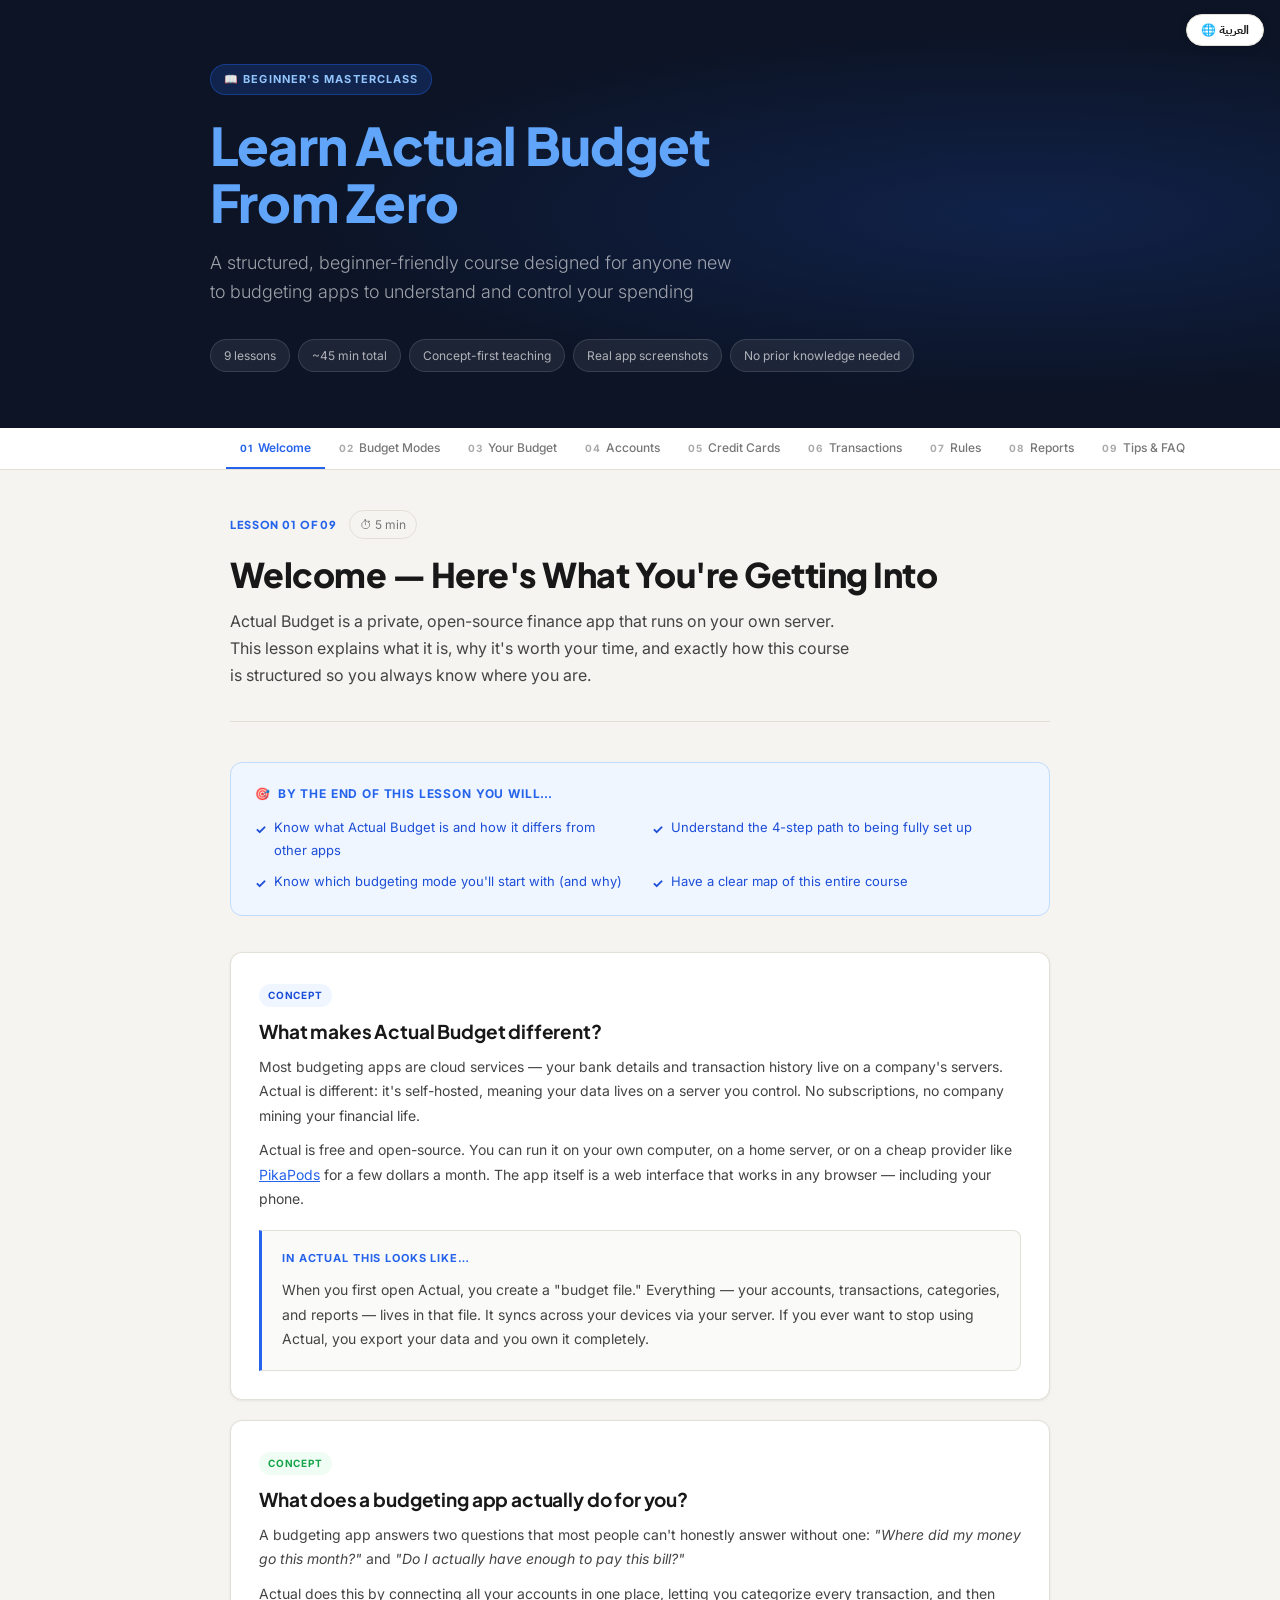
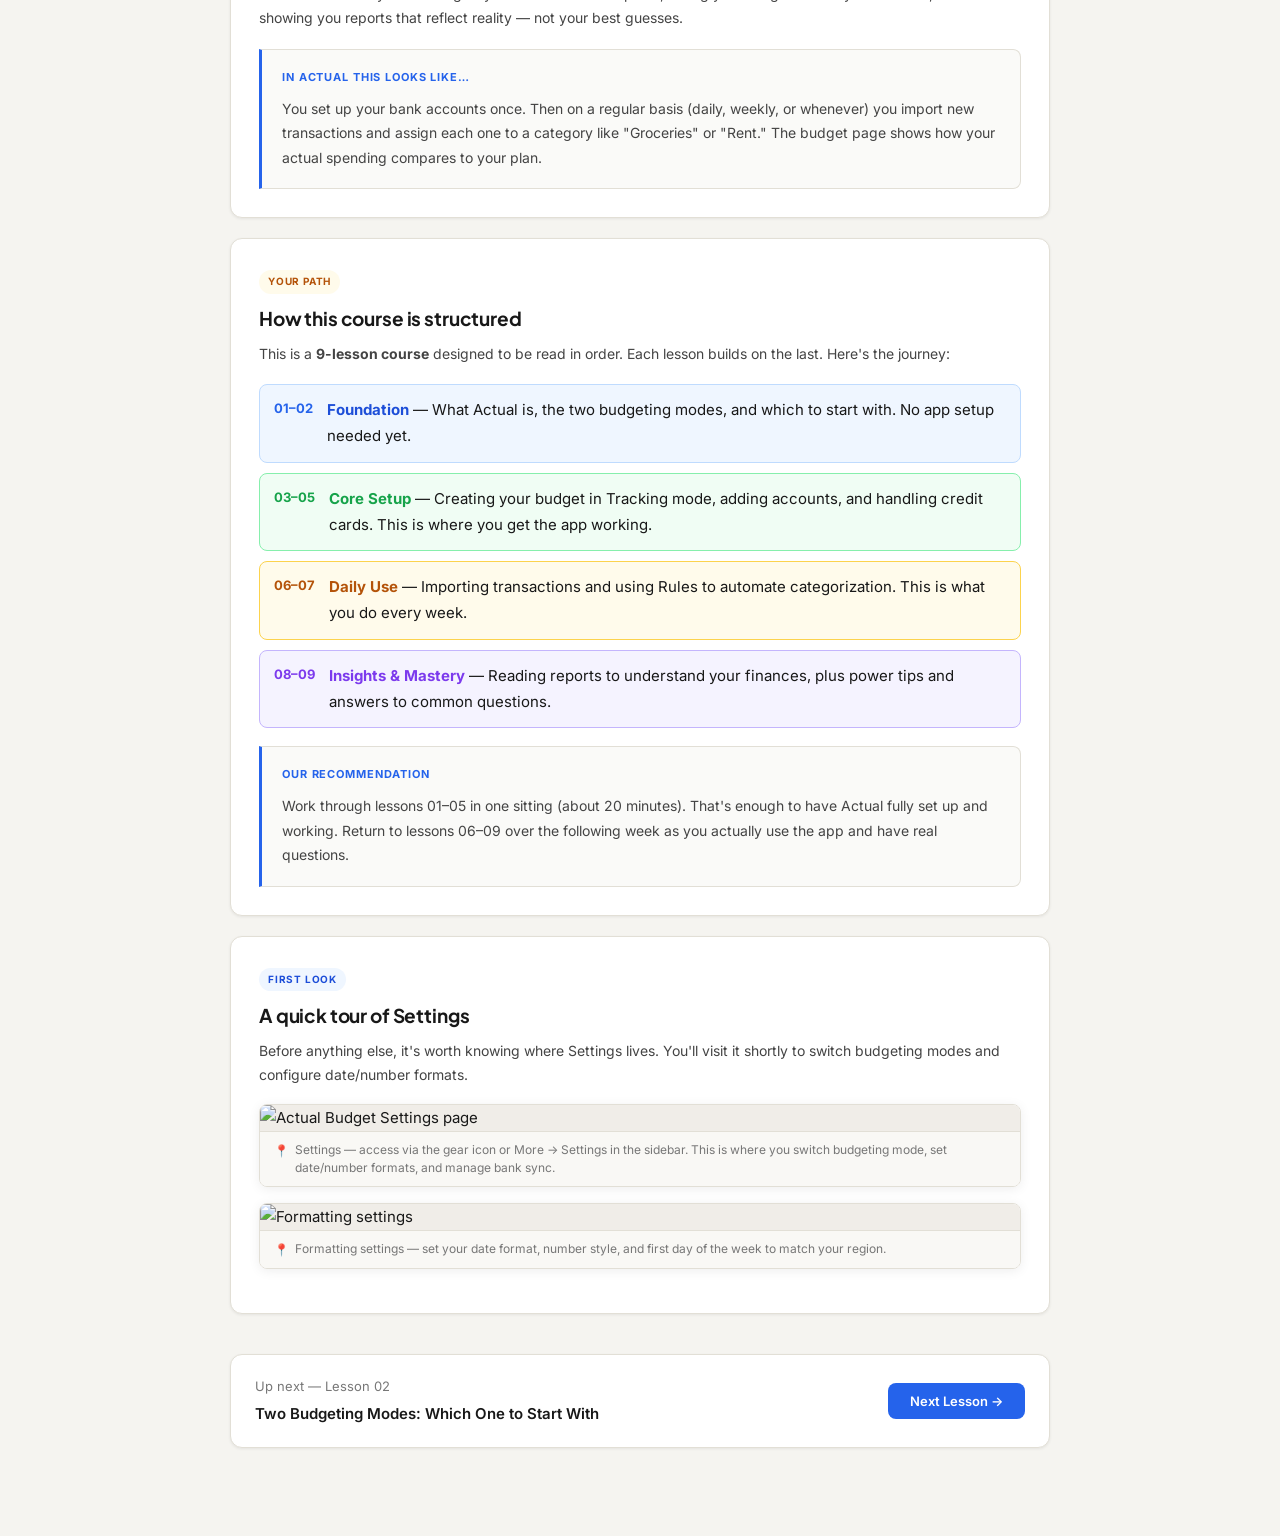
==== index.html @ 92ba8095 "Updated (AR)" ====
<!DOCTYPE html>
<html lang="en" id="root">
<head>
<meta charset="UTF-8">
<meta name="viewport" content="width=device-width, initial-scale=1.0">
<title>Actual Budget — Beginner's Masterclass</title>
<link href="https://fonts.googleapis.com/css2?family=Inter:ital,wght@0,300;0,400;0,500;0,600;0,700;1,400&family=Plus+Jakarta+Sans:wght@600;700;800&family=IBM+Plex+Sans+Arabic:wght@300;400;500;600;700&display=swap" rel="stylesheet">
<style>
:root{
  --bg:#f5f4f0;--surface:#fff;--border:#e2dfd6;--ink:#181818;
  --ink2:#444;--ink3:#777;--ink4:#aaa;
  --blue:#2563eb;--blue-bg:#eff6ff;--blue-border:#bfdbfe;--blue-dark:#1d4ed8;
  --green:#16a34a;--green-bg:#f0fdf4;--green-border:#86efac;
  --amber:#b45309;--amber-bg:#fffbeb;--amber-border:#fcd34d;
  --red:#dc2626;--red-bg:#fef2f2;--red-border:#fca5a5;
  --purple:#7c3aed;--purple-bg:#f5f3ff;--purple-border:#c4b5fd;
  --radius:12px;--radius-sm:8px;
  --shadow:0 1px 3px rgba(0,0,0,.05),0 8px 24px rgba(0,0,0,.06);
  --shadow-sm:0 1px 3px rgba(0,0,0,.07);
}
*{box-sizing:border-box;margin:0;padding:0}
body{font-family:'Inter',sans-serif;background:var(--bg);color:var(--ink);font-size:15px;line-height:1.75}
img{max-width:100%;display:block}
a{color:var(--blue)}

/* ── HERO ── */
.hero{background:#0c1426;color:#fff;padding:64px 24px 56px;position:relative;overflow:hidden}
.hero::after{content:'';position:absolute;inset:0;background:radial-gradient(ellipse 80% 60% at 80% 50%,rgba(37,99,235,.18) 0%,transparent 70%);pointer-events:none}
.hi{max-width:860px;margin:0 auto;position:relative;z-index:1}
.hero-kicker{display:inline-flex;align-items:center;gap:6px;background:rgba(37,99,235,.2);border:1px solid rgba(37,99,235,.4);color:#93c5fd;font-size:11px;font-weight:700;letter-spacing:.1em;text-transform:uppercase;padding:5px 13px;border-radius:20px;margin-bottom:22px}
.hero h1{font-family:'Plus Jakarta Sans',sans-serif;font-size:clamp(30px,5.5vw,52px);font-weight:800;line-height:1.1;letter-spacing:-.015em;margin-bottom:16px}
.hero h1 span{color:#60a5fa}
.hero-lead{font-size:18px;color:rgba(255,255,255,.6);max-width:540px;font-weight:300;line-height:1.65;margin-bottom:32px}
.hero-pills{display:flex;flex-wrap:wrap;gap:8px}
.hero-pill{background:rgba(255,255,255,.07);border:1px solid rgba(255,255,255,.12);color:rgba(255,255,255,.65);font-size:12px;padding:5px 13px;border-radius:20px}

/* ── PROGRESS NAV ── */
.pnav{background:#fff;border-bottom:1px solid var(--border);position:sticky;top:0;z-index:200;overflow-x:auto;scrollbar-width:none}
.pnav::-webkit-scrollbar{display:none}
.pnav-inner{display:flex;max-width:860px;margin:0 auto;padding:0 16px}
.pnav-btn{background:none;border:none;cursor:pointer;font-family:'Inter',sans-serif;font-size:12px;font-weight:500;color:var(--ink3);padding:12px 14px;white-space:nowrap;border-bottom:2px solid transparent;transition:color .15s,border-color .15s;display:flex;align-items:center;gap:6px}
.pnav-btn:hover{color:var(--ink)}
.pnav-btn.active{color:var(--blue);border-bottom-color:var(--blue);font-weight:600}
.pnav-step{font-size:10px;font-weight:700;color:var(--ink4);letter-spacing:.05em}
.pnav-btn.active .pnav-step{color:var(--blue)}
.pnav-btn.done .pnav-step{color:var(--green)}
.pnav-btn.done{color:var(--green)}

/* ── MAIN LAYOUT ── */
.page{display:none;max-width:860px;margin:0 auto;padding:40px 20px 88px}
.page.visible{display:block}

/* ── PAGE OPENER ── */
.opener{margin-bottom:40px;border-bottom:1px solid var(--border);padding-bottom:32px}
.opener-meta{display:flex;align-items:center;gap:12px;margin-bottom:16px}
.opener-num{font-family:'Plus Jakarta Sans',sans-serif;font-size:11px;font-weight:800;letter-spacing:.08em;text-transform:uppercase;color:var(--blue)}
.opener-time{font-size:12px;color:var(--ink3);background:var(--bg);border:1px solid var(--border);padding:3px 10px;border-radius:20px}
.opener h1{font-family:'Plus Jakarta Sans',sans-serif;font-size:clamp(24px,4vw,34px);font-weight:800;letter-spacing:-.015em;line-height:1.2;margin-bottom:12px}
.opener-desc{font-size:16px;color:var(--ink2);max-width:620px;line-height:1.7}

/* ── LEARN BOX ── */
.learn-box{background:var(--blue-bg);border:1px solid var(--blue-border);border-radius:var(--radius);padding:20px 24px;margin-bottom:36px}
.learn-box-title{font-size:12px;font-weight:700;letter-spacing:.07em;text-transform:uppercase;color:var(--blue);margin-bottom:12px;display:flex;align-items:center;gap:7px}
.learn-items{display:grid;grid-template-columns:1fr 1fr;gap:8px 24px}
@media(max-width:520px){.learn-items{grid-template-columns:1fr}}
.learn-item{display:flex;align-items:flex-start;gap:8px;font-size:13px;color:var(--blue-dark)}
.learn-item::before{content:'✓';font-weight:700;flex-shrink:0;margin-top:2px}

/* ── CONCEPT BLOCK ── */
.concept{background:var(--surface);border:1px solid var(--border);border-radius:var(--radius);padding:28px;box-shadow:var(--shadow-sm);margin-bottom:20px}
.concept-tag{display:inline-block;font-size:10px;font-weight:700;letter-spacing:.08em;text-transform:uppercase;padding:3px 9px;border-radius:20px;margin-bottom:12px}
.concept-tag.blue{background:var(--blue-bg);color:var(--blue-dark)}
.concept-tag.green{background:var(--green-bg);color:var(--green)}
.concept-tag.amber{background:var(--amber-bg);color:var(--amber)}
.concept-tag.purple{background:var(--purple-bg);color:var(--purple)}
.concept h2{font-family:'Plus Jakarta Sans',sans-serif;font-size:19px;font-weight:700;letter-spacing:-.008em;margin-bottom:10px;line-height:1.35}
.concept p{font-size:14px;color:var(--ink2);line-height:1.75}
.concept p+p{margin-top:10px}

/* ── HOW SECTION ── */
.how{background:#fafaf8;border:1px solid var(--border);border-left:3px solid var(--blue);border-radius:0 var(--radius-sm) var(--radius-sm) 0;padding:18px 20px;margin-top:18px}
.how-title{font-size:11px;font-weight:700;letter-spacing:.08em;text-transform:uppercase;color:var(--blue);margin-bottom:10px}
.how p{font-size:14px;color:var(--ink2)}

/* ── SCREENSHOT ── */
.ss{border-radius:var(--radius-sm);overflow:hidden;border:1px solid var(--border);box-shadow:0 2px 12px rgba(0,0,0,.07);margin:16px 0}
.ss img{width:100%;height:auto;background:#f0ede8}
.ss-cap{background:#F9F8F5;border-top:1px solid var(--border);padding:9px 14px;font-size:12px;color:var(--ink3);display:flex;align-items:flex-start;gap:6px;line-height:1.5}
.ss-cap-icon{flex-shrink:0;margin-top:1px}

/* ── STEPS ── */
.steps{margin-top:4px}
.step{display:flex;gap:14px;padding:14px 0;border-bottom:1px solid var(--border)}
.step:first-child{padding-top:0}
.step:last-child{border-bottom:none;padding-bottom:0}
.sn{min-width:26px;height:26px;border-radius:50%;background:var(--blue);color:#fff;display:flex;align-items:center;justify-content:center;font-size:11px;font-weight:700;flex-shrink:0;margin-top:3px}
.sn.g{background:var(--green)}
.step-t{font-weight:600;font-size:14px;color:var(--ink);margin-bottom:3px}
.step-b{font-size:14px;color:var(--ink2);line-height:1.65}
.step-b p+p{margin-top:6px}

/* ── CALLOUTS ── */
.call{border-radius:var(--radius-sm);padding:14px 17px;display:flex;gap:11px;align-items:flex-start;font-size:14px;margin:16px 0;line-height:1.65}
.call-ic{font-size:17px;flex-shrink:0;line-height:1.5}
.ci{background:var(--blue-bg);border:1px solid var(--blue-border);color:#1e3a8a}
.cs{background:var(--green-bg);border:1px solid var(--green-border);color:#14532d}
.cw{background:var(--amber-bg);border:1px solid var(--amber-border);color:#78350f}
.cd{background:var(--red-bg);border:1px solid var(--red-border);color:#7f1d1d}
.call strong{display:block;margin-bottom:3px;color:inherit}

/* ── COMPARISON ── */
.vs{display:grid;grid-template-columns:1fr 1fr;border-radius:var(--radius);overflow:hidden;border:1px solid var(--border);margin-bottom:20px}
.vs-col{padding:22px}
.vs-col:first-child{background:#fffbeb;border-right:1px solid var(--border)}
.vs-col:last-child{background:#f0fdf4}
.vs-title{font-weight:700;font-size:15px;margin-bottom:14px}
.vs-item{font-size:13px;color:var(--ink2);padding:6px 0;border-bottom:1px solid rgba(0,0,0,.05);line-height:1.55}
.vs-item:last-child{border-bottom:none}
@media(max-width:520px){.vs{grid-template-columns:1fr}.vs-col:first-child{border-right:none;border-bottom:1px solid var(--border)}}

/* ── GRIDS ── */
.g2{display:grid;grid-template-columns:1fr 1fr;gap:18px;margin-top:18px}
.g3{display:grid;grid-template-columns:1fr 1fr 1fr;gap:14px;margin-top:18px}
@media(max-width:640px){.g2,.g3{grid-template-columns:1fr}}
.mini-card{background:var(--surface);border:1px solid var(--border);border-radius:var(--radius-sm);padding:18px;box-shadow:var(--shadow-sm)}
.mini-card-title{font-size:14px;font-weight:600;margin-bottom:6px;display:flex;align-items:center;gap:8px}

/* ── STAT BOXES ── */
.stat-row{display:grid;grid-template-columns:repeat(3,1fr);gap:12px;margin:18px 0}
.stat{border-radius:var(--radius-sm);padding:16px;text-align:center}
.stat-label{font-size:10px;font-weight:700;letter-spacing:.07em;text-transform:uppercase;margin-bottom:6px}
.stat-val{font-size:22px;font-weight:700;margin-bottom:4px}
.stat-desc{font-size:11px;line-height:1.5}
@media(max-width:480px){.stat-row{grid-template-columns:1fr}}

/* ── MOCK BUDGET TABLE ── */
.bt{background:#fff;border:1px solid var(--border);border-radius:var(--radius-sm);overflow:hidden;font-size:13px;margin:16px 0}
.bt-bar{background:#1a2035;padding:9px 14px;display:flex;align-items:center;gap:6px}
.bt-dot{width:10px;height:10px;border-radius:50%}
.bt-lbl{color:rgba(255,255,255,.4);font-size:11px;margin-left:6px}
.bt-row{display:grid;padding:8px 14px;align-items:center;border-bottom:1px solid #f4f3ef}
.bt-row:last-child{border-bottom:none}
.bt-h{grid-template-columns:1fr 80px 80px 80px;font-size:10px;font-weight:700;text-transform:uppercase;letter-spacing:.06em;color:var(--ink3)}
.bt-g{grid-template-columns:1fr;background:#f7f6f2;font-weight:700;font-size:12px;color:var(--ink2);padding:6px 14px}
.bt-c{grid-template-columns:1fr 80px 80px 80px}
.bt-c:hover{background:#fafaf8}
.bn{text-align:right;font-variant-numeric:tabular-nums}
.bn.p{color:var(--green)}
.bn.n{color:var(--red);font-weight:600}
.bn.w{color:var(--amber)}

/* ── FLOW ── */
.flow{display:flex;align-items:center;gap:10px;flex-wrap:wrap;margin:14px 0}
.fn{background:var(--surface);border:1px solid var(--border);border-radius:var(--radius-sm);padding:9px 14px;font-size:13px;font-weight:500;line-height:1.4}
.fa{color:var(--ink3);font-size:22px}

/* ── RULE BOX ── */
.rb{background:#fafaf8;border:1px solid var(--border);border-radius:var(--radius-sm);padding:16px}
.rb-lbl{font-size:10px;font-weight:700;letter-spacing:.1em;text-transform:uppercase;color:var(--ink3);margin-bottom:8px}
.rb-row{display:flex;align-items:center;gap:8px;margin-bottom:6px;flex-wrap:wrap}
.rc{background:#fff;border:1px solid var(--border);border-radius:5px;padding:4px 10px;font-size:12px}
.rc.c{background:var(--blue-bg);border-color:var(--blue-border);color:var(--blue-dark)}
.rc.a{background:var(--green-bg);border-color:var(--green-border);color:var(--green)}
.rb-hr{width:100%;border:none;border-top:1px dashed var(--border);margin:10px 0}

/* ── TABLE ── */
.dt{width:100%;border-collapse:collapse;font-size:13px}
.dt th{background:#f7f6f2;font-size:11px;font-weight:700;text-transform:uppercase;letter-spacing:.05em;color:var(--ink3);padding:9px 12px;text-align:left}
.dt td{padding:10px 12px;border-top:1px solid var(--border)}
.dt tr:hover td{background:#fafaf8}
code.kp{background:var(--blue-bg);color:var(--blue);padding:2px 7px;border-radius:4px;font-size:12px;font-family:monospace}

/* ── NEXT PAGE FOOTER ── */
.next-bar{background:var(--surface);border:1px solid var(--border);border-radius:var(--radius);padding:20px 24px;margin-top:40px;display:flex;align-items:center;justify-content:space-between;gap:16px;box-shadow:var(--shadow-sm)}
.next-bar-info p{font-size:13px;color:var(--ink3);margin-bottom:3px}
.next-bar-info strong{font-size:15px;color:var(--ink);font-weight:600}
.next-btn{background:var(--blue);color:#fff;border:none;border-radius:var(--radius-sm);padding:10px 22px;font-size:13px;font-weight:600;cursor:pointer;white-space:nowrap;font-family:'Inter',sans-serif;transition:background .15s}
.next-btn:hover{background:var(--blue-dark)}

/* ── BADGES ── */
.badge{display:inline-flex;align-items:center;font-size:11px;font-weight:600;padding:3px 8px;border-radius:20px}
.bb{background:var(--blue-bg);color:var(--blue-dark)}
.bg_{background:var(--green-bg);color:var(--green)}
.ba{background:var(--amber-bg);color:var(--amber)}
.br{background:var(--red-bg);color:var(--red)}
.bp{background:var(--purple-bg);color:var(--purple)}

/* ── LISTS ── */
ul.plain{list-style:none}
ul.plain li{padding:5px 0 5px 20px;font-size:14px;color:var(--ink2);position:relative;border-bottom:1px solid var(--border)}
ul.plain li:last-child{border-bottom:none}
ul.plain li::before{content:'→';position:absolute;left:0;color:var(--blue)}

/* ── MISC ── */
kbd{background:#e5e7eb;border:1px solid #d1d5db;border-radius:4px;padding:2px 7px;font-size:12px}
.tip{background:#eff6ff;border:1px solid #bfdbfe;border-radius:var(--radius-sm);padding:14px 17px;font-size:14px;color:#0c4a6e;margin:16px 0;display:flex;gap:10px;line-height:1.65}
.tip-ic{font-size:17px;flex-shrink:0}
hr.div{border:none;border-top:1px solid var(--border);margin:28px 0}

/* ── MODE SELECT CARDS (lesson 2) ── */
.mode-select-card:hover { box-shadow: 0 4px 20px rgba(0,0,0,.1); }
#mode-card-envelope { border-color: var(--green); box-shadow: 0 0 0 3px rgba(22,163,74,.12); }
#mode-card-tracking  { border-color: var(--border); box-shadow: none; }
#mode-card-tracking.selected  { border-color: var(--amber); box-shadow: 0 0 0 3px rgba(180,83,9,.1); }
#mode-card-envelope.selected  { border-color: var(--green); box-shadow: 0 0 0 3px rgba(22,163,74,.12); }
@media(max-width:520px) { #p1 .mode-select-card { width:100%; } }
@media(max-width:560px) { #mode-cards-grid { grid-template-columns: 1fr !important; } }

/* ── LESSON 3 MODE TOGGLE BAR ── */
#l3-mode-toggle { user-select: none; }
#btn-envelope, #btn-tracking { white-space: nowrap; }
body.ar #l3-mode-toggle { flex-direction: row-reverse; }
body.ar #btn-envelope, body.ar #btn-tracking { font-family: 'IBM Plex Sans Arabic', sans-serif; }

/* ── LANGUAGE TOGGLE BUTTON ── */
#lang-toggle {
  position: fixed;
  top: 14px;
  right: 16px;
  z-index: 999;
  background: #fff;
  border: 1.5px solid var(--border);
  border-radius: 20px;
  padding: 6px 14px;
  font-size: 12px;
  font-weight: 700;
  cursor: pointer;
  display: flex;
  align-items: center;
  gap: 6px;
  box-shadow: 0 2px 8px rgba(0,0,0,.1);
  transition: background .15s, border-color .15s;
  font-family: 'IBM Plex Sans Arabic', 'Inter', sans-serif;
  color: var(--ink);
  letter-spacing: .01em;
}
#lang-toggle:hover { background: var(--blue-bg); border-color: var(--blue-border); }

/* ── ARABIC MODE ── */
body.ar {
  font-family: 'IBM Plex Sans Arabic', sans-serif;
  direction: rtl;
  text-align: right;
}
body.ar .pnav-inner { flex-direction: row-reverse; }
body.ar .pnav-btn { flex-direction: row-reverse; }
body.ar .opener-meta { flex-direction: row-reverse; }
body.ar .learn-box-title { flex-direction: row-reverse; justify-content: flex-end; }
body.ar .learn-item { flex-direction: row-reverse; }
body.ar .step { flex-direction: row-reverse; }
body.ar .call { flex-direction: row-reverse; }
body.ar .tip { flex-direction: row-reverse; }
body.ar .mini-card-title { flex-direction: row-reverse; justify-content: flex-end; }
body.ar .hero-pills { flex-direction: row-reverse; }
body.ar .next-bar { flex-direction: row-reverse; }
body.ar .flow { flex-direction: row-reverse; }
body.ar .fa { transform: scaleX(-1); display: inline-block; }
body.ar .rb-row { flex-direction: row-reverse; }
body.ar .ss-cap { flex-direction: row-reverse; }
body.ar .how { border-left: none; border-right: 3px solid var(--blue); border-radius: var(--radius-sm) 0 0 var(--radius-sm); }
body.ar ul.plain li { padding: 5px 20px 5px 0; }
body.ar ul.plain li::before { content: '←'; right: 0; left: auto; }
body.ar .dt th { text-align: right; }
body.ar .dt td { text-align: right; }
body.ar h1, body.ar h2, body.ar h3 { font-family: 'IBM Plex Sans Arabic', sans-serif; }
body.ar .opener h1 { font-family: 'IBM Plex Sans Arabic', sans-serif; }
body.ar .next-btn { font-family: 'IBM Plex Sans Arabic', sans-serif; }
/* keep LTR islands */
body.ar .keep-ltr { direction: ltr; unicode-bidi: embed; display: inline-block; }
body.ar code.kp { direction: ltr; unicode-bidi: embed; display: inline-block; }
body.ar kbd { direction: ltr; unicode-bidi: embed; display: inline-block; }
/* stat-row stays centred */
body.ar .stat { text-align: center; }
/* vs comparison grid — swap column order visually */
body.ar .vs { direction: rtl; }
body.ar .vs-col:first-child { border-left: 1px solid var(--border); border-right: none; }
body.ar .vs-col:last-child { border-left: none; }
/* budget table RTL */
body.ar .bt-h { direction: rtl; }
body.ar .bt-c { direction: rtl; }
body.ar .bn { text-align: left; }
</style>
</head>
<body>

<button id="lang-toggle" onclick="toggleLang()"><span id="lang-label">🌐 العربية</span></button>
<!-- ═══ HERO ═══ -->
<div class="hero">
  <div class="hi">
    <div class="hero-kicker"><span data-ar="📖 دورة المبتدئين الشاملة">📖 Beginner's Masterclass</span></div>
    <h1><span data-ar="تعلّم">Learn</span> <span>Actual Budget</span><br><span data-ar="من الصفر">From Zero</span></h1>
    <p class="hero-lead"><span data-ar="دورة هادئة ومنظّمة لكل من لم يستخدم تطبيق ميزانية. ابدأ بسهولة مع Tracking mode، افهم إنفاقك، ثم انتقل إلى التحكم الكامل عندما تكون مستعداً.">A structured, beginner-friendly course designed for anyone new to budgeting apps to understand and control your spending</span></p>
    <div class="hero-pills">
      <span class="hero-pill"><span data-ar="٩ دروس">9 lessons</span></span>
      <span class="hero-pill"><span data-ar="٤٥ دقيقة تقريباً">~45 min total</span></span>
      <span class="hero-pill"><span data-ar="تعليم يبدأ بالمفهوم">Concept-first teaching</span></span>
      <span class="hero-pill"><span data-ar="لقطات حقيقية من التطبيق">Real app screenshots</span></span>
      <span class="hero-pill"><span data-ar="لا يلزم أي خبرة مسبقة">No prior knowledge needed</span></span>
    </div>
  </div>
</div>

<!-- ═══ PROGRESS NAV ═══ -->
<nav class="pnav">
  <div class="pnav-inner">
    <button class="pnav-btn active" onclick="go(0)"><span class="pnav-step"><span data-ar="٠١">01</span></span> <span data-ar="مرحباً">Welcome</span></button>
    <button class="pnav-btn" onclick="go(1)"><span class="pnav-step"><span data-ar="٠٢">02</span></span> <span data-ar="نوعا الميزانية">Budget Modes</span></button>
    <button class="pnav-btn" onclick="go(2)"><span class="pnav-step"><span data-ar="٠٣">03</span></span> <span data-ar="ميزانيتك">Your Budget</span></button>
    <button class="pnav-btn" onclick="go(3)"><span class="pnav-step"><span data-ar="٠٤">04</span></span> <span data-ar="الحسابات">Accounts</span></button>
    <button class="pnav-btn" onclick="go(4)"><span class="pnav-step"><span data-ar="٠٥">05</span></span> <span data-ar="بطاقات الائتمان">Credit Cards</span></button>
    <button class="pnav-btn" onclick="go(5)"><span class="pnav-step"><span data-ar="٠٦">06</span></span> <span data-ar="المعاملات">Transactions</span></button>
    <button class="pnav-btn" onclick="go(6)"><span class="pnav-step"><span data-ar="٠٧">07</span></span> <span data-ar="القواعد">Rules</span></button>
    <button class="pnav-btn" onclick="go(7)"><span class="pnav-step"><span data-ar="٠٨">08</span></span> <span data-ar="التقارير">Reports</span></button>
    <button class="pnav-btn" onclick="go(8)"><span class="pnav-step">09</span> Tips & FAQ</button>
  </div>
</nav>


<!-- ╔══════════════════════════════════════════════════════════╗ -->
<!-- ║  01  WELCOME                                            ║ -->
<!-- ╚══════════════════════════════════════════════════════════╝ -->
<div class="page visible" id="p0">
  <div class="opener">
    <div class="opener-meta">
      <span class="opener-num"><span data-ar="الدرس ٠١ من ٠٩">Lesson 01 of 09</span></span>
      <span class="opener-time"><span data-ar="⏱ ٥ دقائق">⏱ 5 min</span></span>
    </div>
    <h1><span data-ar="مرحباً — إليك ما ستتعلمه">Welcome — Here's What You're Getting Into</span></h1>
    <p class="opener-desc"><span data-ar="Actual Budget تطبيق مجاني ومفتوح المصدر يعمل على خادمك الخاص. هذا الدرس يشرح ما هو، ولماذا يستحق وقتك، وكيف ستسير في هذه الدورة.">Actual Budget is a private, open-source finance app that runs on your own server. This lesson explains what it is, why it's worth your time, and exactly how this course is structured so you always know where you are.</span></p>
  </div>

  <div class="learn-box">
    <div class="learn-box-title">🎯 <span data-ar="بنهاية هذا الدرس ستعرف…">By the end of this lesson you will…</span></div>
    <div class="learn-items">
      <div class="learn-item"><span data-ar="ما هو Actual Budget وكيف يختلف عن تطبيقات أخرى">Know what Actual Budget is and how it differs from other apps</span></div>
      <div class="learn-item"><span data-ar="مسار الإعداد الكامل في ٤ خطوات">Understand the 4-step path to being fully set up</span></div>
      <div class="learn-item"><span data-ar="أي وضع ميزانية ستبدأ به ولماذا">Know which budgeting mode you'll start with (and why)</span></div>
      <div class="learn-item"><span data-ar="خريطة واضحة لهذه الدورة كاملةً">Have a clear map of this entire course</span></div>
    </div>
  </div>

  <!-- CONCEPT 1 -->
  <div class="concept">
    <span class="concept-tag blue"><span data-ar="مفهوم">Concept</span></span>
    <h2><span data-ar="ما الذي يميّز Actual عن غيره؟">What makes Actual Budget different?</span></h2>
    <p>Most budgeting apps are cloud services — your bank details and transaction history live on a company's servers. Actual is different: it's self-hosted, meaning your data lives on a server you control. No subscriptions, no company mining your financial life.</p>
    <p style="margin-top:10px">Actual is free and open-source. You can run it on your own computer, on a home server, or on a cheap provider like <a href="https://www.pikapods.com/pods?run=actual" target="_blank">PikaPods</a> for a few dollars a month. The app itself is a web interface that works in any browser — including your phone.</p>
    <div class="how">
      <div class="how-title"><span data-ar="كيف يبدو هذا في التطبيق">In Actual this looks like…</span></div>
      <p>When you first open Actual, you create a "budget file." Everything — your accounts, transactions, categories, and reports — lives in that file. It syncs across your devices via your server. If you ever want to stop using Actual, you export your data and you own it completely.</p>
    </div>
  </div>

  <!-- CONCEPT 2 -->
  <div class="concept">
    <span class="concept-tag green"><span data-ar="مفهوم">Concept</span></span>
    <h2><span data-ar="ماذا يفعل تطبيق الميزانية لك فعلياً؟">What does a budgeting app actually do for you?</span></h2>
    <p>A budgeting app answers two questions that most people can't honestly answer without one: <em>"Where did my money go this month?"</em> and <em>"Do I actually have enough to pay this bill?"</em></p>
    <p>Actual does this by connecting all your accounts in one place, letting you categorize every transaction, and then showing you reports that reflect reality — not your best guesses.</p>
    <div class="how">
      <div class="how-title"><span data-ar="كيف يبدو هذا في التطبيق">In Actual this looks like…</span></div>
      <p>You set up your bank accounts once. Then on a regular basis (daily, weekly, or whenever) you import new transactions and assign each one to a category like "Groceries" or "Rent." The budget page shows how your actual spending compares to your plan.</p>
    </div>
  </div>

  <!-- YOUR PATH -->
  <div class="concept">
    <span class="concept-tag amber"><span data-ar="مسارك">Your Path</span></span>
    <h2><span data-ar="هيكل هذه الدورة — ٩ دروس بتسلسل منطقي">How this course is structured</span></h2>
    <p>This is a <strong>9-lesson course</strong> designed to be read in order. Each lesson builds on the last. Here's the journey:</p>

    <div style="display:flex;flex-direction:column;gap:10px;margin-top:18px">
      <div style="display:flex;gap:14px;align-items:flex-start;padding:12px 14px;background:var(--blue-bg);border:1px solid var(--blue-border);border-radius:var(--radius-sm)">
        <span style="font-size:13px;font-weight:700;color:var(--blue);flex-shrink:0">01–02</span>
        <div><strong style="color:var(--blue-dark)">Foundation</strong> — What Actual is, the two budgeting modes, and which to start with. No app setup needed yet.</div>
      </div>
      <div style="display:flex;gap:14px;align-items:flex-start;padding:12px 14px;background:var(--green-bg);border:1px solid var(--green-border);border-radius:var(--radius-sm)">
        <span style="font-size:13px;font-weight:700;color:var(--green);flex-shrink:0">03–05</span>
        <div><strong style="color:var(--green)">Core Setup</strong> — Creating your budget in Tracking mode, adding accounts, and handling credit cards. This is where you get the app working.</div>
      </div>
      <div style="display:flex;gap:14px;align-items:flex-start;padding:12px 14px;background:var(--amber-bg);border:1px solid var(--amber-border);border-radius:var(--radius-sm)">
        <span style="font-size:13px;font-weight:700;color:var(--amber);flex-shrink:0">06–07</span>
        <div><strong style="color:var(--amber)">Daily Use</strong> — Importing transactions and using Rules to automate categorization. This is what you do every week.</div>
      </div>
      <div style="display:flex;gap:14px;align-items:flex-start;padding:12px 14px;background:var(--purple-bg);border:1px solid var(--purple-border);border-radius:var(--radius-sm)">
        <span style="font-size:13px;font-weight:700;color:var(--purple);flex-shrink:0">08–09</span>
        <div><strong style="color:var(--purple)">Insights & Mastery</strong> — Reading reports to understand your finances, plus power tips and answers to common questions.</div>
      </div>
    </div>

    <div class="how" style="margin-top:18px">
      <div class="how-title"><span data-ar="توصيتنا">Our recommendation</span></div>
      <p>Work through lessons 01–05 in one sitting (about 20 minutes). That's enough to have Actual fully set up and working. Return to lessons 06–09 over the following week as you actually use the app and have real questions.</p>
    </div>
  </div>

  <!-- SETTINGS QUICK LOOK -->
  <div class="concept">
    <span class="concept-tag blue"><span data-ar="نظرة سريعة">First look</span></span>
    <h2><span data-ar="نظرة سريعة على Settings">A quick tour of Settings</span></h2>
    <p>Before anything else, it's worth knowing where Settings lives. You'll visit it shortly to switch budgeting modes and configure date/number formats.</p>
    <div class="ss">
      <img src="https://actualbudget.org/assets/images/actual-settings-799a4312b2c1d1b2bfc1fbcec624b6ac.webp" alt="Actual Budget Settings page" loading="lazy">
      <div class="ss-cap"><span class="ss-cap-icon">📍</span>Settings — access via the gear icon or More → Settings in the sidebar. This is where you switch budgeting mode, set date/number formats, and manage bank sync.</div>
    </div>
    <div class="ss">
      <img src="https://actualbudget.org/assets/images/settings-formatting-d905a3fb0a323af39db12dc8f58e467f.webp" alt="Formatting settings" loading="lazy">
      <div class="ss-cap"><span class="ss-cap-icon">📍</span>Formatting settings — set your date format, number style, and first day of the week to match your region.</div>
    </div>
  </div>

  <div class="next-bar">
    <div class="next-bar-info">
      <p><span data-ar="الدرس التالي — ٠٢">Up next — Lesson 02</span></p>
      <strong><span data-ar="نوعا الميزانية: أيهما تختار؟">Two Budgeting Modes: Which One to Start With</span></strong>
    </div>
    <button class="next-btn" data-ar-text="← الدرس التالي" onclick="go(1)">Next Lesson →</button>
  </div>
</div>


<!-- ╔══════════════════════════════════════════════════════════╗ -->
<!-- ║  02  TWO MODES — CHOOSE YOURS                          ║ -->
<!-- ╚══════════════════════════════════════════════════════════╝ -->
<div class="page" id="p1">
  <div class="opener">
    <div class="opener-meta">
      <span class="opener-num"><span data-ar="الدرس ٠٢ من ٠٩">Lesson 02 of 09</span></span>
      <span class="opener-time"><span data-ar="⏱ ٧ دقائق">⏱ 7 min</span></span>
    </div>
    <h1><span data-ar="نوعا الميزانية — اختر أسلوبك">Two Budgeting Modes — Choose Yours</span></h1>
    <p class="opener-desc"><span data-ar="Actual يقدّم طريقتين مختلفتين جذرياً للميزانية. اقرأ كلتيهما، وفي نهاية هذا الدرس اختر الأسلوب الذي يناسبك — سيتكيّف الدرس التالي تلقائياً ليشرح الأسلوب الذي اخترته.">Actual offers two completely different budgeting philosophies. Read about both, then choose the one that fits you — Lesson 03 will automatically adapt to show you exactly how your chosen method works.</span></p>
  </div>

  <div class="learn-box">
    <div class="learn-box-title">🎯 <span data-ar="بنهاية هذا الدرس ستعرف…">By the end of this lesson you will…</span></div>
    <div class="learn-items">
      <div class="learn-item"><span data-ar="فهم ما هو Tracking Budget mode وكيف يعمل">Understand what Tracking Budget mode is and how it works</span></div>
      <div class="learn-item"><span data-ar="فهم ما هو Envelope (zero-sum) mode وكيف يعمل">Understand what Envelope (zero-sum) mode is and how it works</span></div>
      <div class="learn-item"><span data-ar="اختيار الأسلوب الذي يناسب وضعك الآن">Choose the mode that suits your situation right now</span></div>
      <div class="learn-item"><span data-ar="كيف تُفعّل الأسلوب الذي اخترته في الإعدادات">Know how to activate your chosen mode in Settings</span></div>
    </div>
  </div>

  <!-- TWO CARDS SIDE BY SIDE -->
  <div id="mode-cards-grid" style="display:grid;grid-template-columns:1fr 1fr;gap:18px;margin-bottom:24px">
    <!-- TRACKING CARD -->
    <div id="mode-card-tracking" class="mode-select-card" onclick="selectMode('tracking')" style="background:var(--surface);border:2px solid var(--border);border-radius:var(--radius);padding:22px;cursor:pointer;transition:border-color .2s,box-shadow .2s">
      <div style="font-size:28px;margin-bottom:10px">📊</div>
      <div style="font-size:15px;font-weight:700;margin-bottom:6px">Tracking Budget</div>
      <div style="font-size:12px;font-weight:600;color:var(--amber);background:var(--amber-bg);display:inline-block;padding:2px 9px;border-radius:20px;margin-bottom:12px"><span data-ar="مريح، أقل ضغطاً">Relaxed, lower pressure</span></div>
      <p style="font-size:13px;color:var(--ink2);line-height:1.65"><span data-ar="ضع أهدافاً شهرية لكل فئة وتابع إنفاقك الفعلي مقابلها. إذا تجاوزت فئة ما، فقط ارفع الرقم. لا يلزمك توزيع كل ريال تملكه.">Set monthly targets per category and track how your real spending compares. If you overspend a category, just increase the number. No need to assign every dollar you own.</span></p>
      <div style="margin-top:14px;display:flex;flex-direction:column;gap:5px">
        <div style="font-size:12px;color:var(--ink3);display:flex;align-items:center;gap:6px">✓ <span data-ar="مثالي للمبتدئين وفهم نمط الإنفاق">Great for beginners learning their spending patterns</span></div>
        <div style="font-size:12px;color:var(--ink3);display:flex;align-items:center;gap:6px">✓ <span data-ar="الأرصدة لا تنتقل تلقائياً للشهر التالي">Balances don't roll over month to month</span></div>
        <div style="font-size:12px;color:var(--ink3);display:flex;align-items:center;gap:6px">✓ <span data-ar="جلسة أسبوعية خفيفة تكفي">A light weekly check-in is all you need</span></div>
      </div>
      <div id="tracking-selected-badge" style="display:none;margin-top:14px;background:var(--amber-bg);border:1px solid var(--amber-border);border-radius:var(--radius-sm);padding:8px 12px;font-size:12px;font-weight:700;color:var(--amber);text-align:center">
        ✓ <span data-ar="اخترت هذا الأسلوب">Your chosen mode</span>
      </div>
    </div>

    <!-- ENVELOPE CARD -->
    <div id="mode-card-envelope" class="mode-select-card" onclick="selectMode('envelope')" style="background:var(--surface);border:2px solid var(--green);border-radius:var(--radius);padding:22px;cursor:pointer;transition:border-color .2s,box-shadow .2s;box-shadow:0 0 0 3px rgba(22,163,74,.12)">
      <div style="font-size:28px;margin-bottom:10px">📦</div>
      <div style="font-size:15px;font-weight:700;margin-bottom:6px">Envelope Budget (Zero-Sum)</div>
      <div style="font-size:12px;font-weight:600;color:var(--green);background:var(--green-bg);display:inline-block;padding:2px 9px;border-radius:20px;margin-bottom:12px"><span data-ar="تحكم كامل، نتائج أقوى">Full control, stronger results</span></div>
      <p style="font-size:13px;color:var(--ink2);line-height:1.65"><span data-ar="كل ريال تملكه يجب أن يُخصَّص لفئة ما. إذا تجاوزت فئة، يجب نقل مال من فئة أخرى. كل إنفاق له مقايضة واعية.">Every dollar you own must be assigned to a category. If you overspend, you must move money from another category. Every spending decision is a conscious trade-off.</span></p>
      <div style="margin-top:14px;display:flex;flex-direction:column;gap:5px">
        <div style="font-size:12px;color:var(--ink3);display:flex;align-items:center;gap:6px">✓ <span data-ar="التحكم الكامل في الإنفاق">Maximum control over your spending</span></div>
        <div style="font-size:12px;color:var(--ink3);display:flex;align-items:center;gap:6px">✓ <span data-ar="الفائض ينتقل تلقائياً للشهر التالي ويتراكم">Surplus rolls forward and builds up over time</span></div>
        <div style="font-size:12px;color:var(--ink3);display:flex;align-items:center;gap:6px">✓ <span data-ar="الافتراضي في Actual — لا تغيير في الإعدادات">Default in Actual — no settings change needed</span></div>
      </div>
      <div id="envelope-selected-badge" style="display:block;margin-top:14px;background:var(--green-bg);border:1px solid var(--green-border);border-radius:var(--radius-sm);padding:8px 12px;font-size:12px;font-weight:700;color:var(--green);text-align:center">
        ✓ <span data-ar="اخترت هذا الأسلوب — الافتراضي الموصى به">Your chosen mode — recommended default</span>
      </div>
    </div>
  </div>
  <!-- COMPARISON TABLE -->
  <div class="concept">
    <span class="concept-tag blue"><span data-ar="مقارنة">Side by Side</span></span>
    <h2><span data-ar="المقارنة الكاملة">Full Comparison</span></h2>
    <div class="vs">
      <div class="vs-col">
        <div class="vs-title" style="color:var(--amber)">📊 Tracking Budget</div>
        <div class="vs-item"><span data-ar="ضع أهدافاً تقديرية لكل فئة">Set estimated targets per category</span></div>
        <div class="vs-item"><span data-ar="لا داعي لتوزيع كل أموالك">No need to assign every dollar you own</span></div>
        <div class="vs-item"><span data-ar="تجاوزت فئة؟ فقط ارفع الرقم">Overspend → just increase the budget number</span></div>
        <div class="vs-item"><span data-ar="الأرصدة لا تنتقل تلقائياً للشهر التالي">Balances do <strong>not</strong> roll over month to month</span></div>
        <div class="vs-item"><span data-ar="الوفورات المتوقعة = دخل مُخصَّص − مصاريف مُخصَّصة">"Projected Savings" = budgeted income − budgeted expenses</span></div>
        <div class="vs-item"><span data-ar="مثالي لفهم نمط إنفاقك أولاً">Ideal for learning your spending patterns first</span></div>
      </div>
      <div class="vs-col">
        <div class="vs-title" style="color:var(--green)">📦 Envelope Budget</div>
        <div class="vs-item"><span data-ar="كل ريال تملكه يجب أن يُخصَّص">Every dollar you own must be assigned</span></div>
        <div class="vs-item"><span data-ar="«المتاح للتوزيع» يجب أن يصل إلى صفر بالضبط">"To Budget" must reach exactly $0</span></div>
        <div class="vs-item"><span data-ar="تجاوزت فئة؟ يجب نقل مال من فئة أخرى">Overspend → <strong>must move money</strong> from another category</span></div>
        <div class="vs-item"><span data-ar="الفائض ينتقل تلقائياً للشهر التالي ويتراكم">Surplus rolls forward to next month automatically</span></div>
        <div class="vs-item"><span data-ar="كل قرار إنفاق له مقايضة واعية ومرئية">Makes every overspend a visible, conscious trade-off</span></div>
        <div class="vs-item"><span data-ar="تحكم مالي أقوى — الأنسب على المدى الطويل">Stronger financial control over the long term</span></div>
      </div>
    </div>
  </div>

  <!-- YOUR CHOICE CALLOUT (dynamic) -->
  <div id="mode-choice-callout" class="call cs" style="margin-top:0">
    <span class="call-ic">📦</span>
    <div id="mode-choice-text"><strong>You've chosen Envelope Budget (default).</strong> Actual starts in this mode by default — no settings change needed. Head to Lesson 03 to see how it works in practice.</div>
  </div>

  <!-- HOW TO SWITCH (shown only for Tracking) -->
  <div id="tracking-switch-section" style="display:none">
    <div class="concept">
      <span class="concept-tag blue"><span data-ar="إجراء">Action Required</span></span>
      <h2><span data-ar="كيف تُفعّل Tracking Budget mode في التطبيق">How to enable Tracking Budget mode in the app</span></h2>
      <p><span data-ar="Actual يبدأ بـ Envelope mode افتراضياً. بما أنك اخترت Tracking mode، ستحتاج لتغيير هذا في الإعدادات. البشرى: التبديل فوري وقابل للعكس في أي وقت دون فقدان أي بيانات.">Actual starts in Envelope mode by default. Since you've chosen Tracking mode, you need to change this in Settings. The good news: switching is instant and reversible — you can go back to Envelope mode at any time without losing any data.</span></p>
      <div class="ss" style="margin-top:14px">
        <img src="https://actualbudget.org/assets/images/tracking-budget-7-ae42ea7504a199ec97316732c73a1a10.webp" alt="Switch to tracking budgeting" loading="lazy">
        <div class="ss-cap"><span class="ss-cap-icon">📍</span><span data-ar="الإعدادات ← انقر على «التبديل إلى Tracking mode». حساباتك ومعاملاتك وفئاتك جميعها تبقى كما هي.">Settings → click "Switch to tracking budgeting." Your accounts, transactions, and categories are all preserved.</span></div>
      </div>
      <div class="steps" style="margin-top:4px">
        <div class="step"><div class="sn">1</div><div class="step-b"><div class="step-t"><span data-ar="افتح الإعدادات">Open Settings</span></div><span data-ar="انقر على أيقونة الترس، أو اذهب إلى المزيد ← الإعدادات.">Click the gear icon in the sidebar, or go to More → Settings.</span></div></div>
        <div class="step"><div class="sn">2</div><div class="step-b"><div class="step-t"><span data-ar="انقر على «التبديل إلى Tracking mode»">Click "Switch to tracking budgeting"</span></div><span data-ar="ستجده في قسم الميزانية بالإعدادات.">It's near the top of the Budget section in Settings.</span></div></div>
        <div class="step"><div class="sn g">✓</div><div class="step-b"><div class="step-t"><span data-ar="تم — تتحدث صفحة الميزانية فوراً">Done — the budget view updates immediately</span></div><span data-ar="تتغير الأعمدة من «المتاح/المُخصَّص» إلى «المُخصَّص/المُنفَق/الرصيد».">The columns change from "To Budget / Available" to "Budgeted / Spent / Balance."</span></div></div>
      </div>
    </div>
  </div>

  <div class="next-bar">
    <div class="next-bar-info"><p><span data-ar="الدرس التالي — ٠٣">Up next — Lesson 03</span></p><strong id="l3-next-title"><span data-ar="بناء ميزانيتك — Envelope Budget">Building Your Budget — Envelope Budget</span></strong></div>
    <button class="next-btn" data-ar-text="← الدرس التالي" onclick="go(2)"><span data-ar="الدرس التالي →">Next Lesson →</span></button>
  </div>
</div>


<!-- ╔══════════════════════════════════════════════════════════╗ -->
<!-- ║  03  YOUR BUDGET — DUAL MODE                            ║ -->
<!-- ╚══════════════════════════════════════════════════════════╝ -->
<div class="page" id="p2">
  <div class="opener">
    <div class="opener-meta">
      <span class="opener-num"><span data-ar="الدرس ٠٣ من ٠٩">Lesson 03 of 09</span></span>
      <span class="opener-time"><span data-ar="⏱ ٨ دقائق">⏱ 8 min</span></span>
    </div>
    <h1 id="l3-title"><span data-ar="بناء ميزانيتك — Envelope Budget">Building Your Budget — Envelope Budget</span></h1>
    <p class="opener-desc"><span data-ar="هنا تُنشئ ميزانيتك فعلياً. استخدم زر التبديل أدناه في أي وقت للتنقل بين شرح الأسلوبين.">This is where you actually create your budget. Use the toggle below at any time to switch between explanations for each mode.</span></p>
  </div>

  <!-- ── MODE TOGGLE BAR ── -->
  <div id="l3-mode-toggle" style="display:flex;align-items:center;gap:0;background:var(--bg);border:1.5px solid var(--border);border-radius:999px;padding:4px;margin-bottom:28px;width:fit-content">
    <button id="btn-envelope" onclick="setL3Mode('envelope')" style="font-family:'Plus Jakarta Sans',sans-serif;font-size:13px;font-weight:700;border:none;cursor:pointer;padding:8px 20px;border-radius:999px;background:var(--green);color:#fff;transition:all .18s">📦 Envelope Budget</button>
    <button id="btn-tracking" onclick="setL3Mode('tracking')" style="font-family:'Plus Jakarta Sans',sans-serif;font-size:13px;font-weight:600;border:none;cursor:pointer;padding:8px 20px;border-radius:999px;background:transparent;color:var(--ink3);transition:all .18s">📊 Tracking Budget</button>
  </div>

  <!-- ░░░░░░░ ENVELOPE CONTENT ░░░░░░░ -->
  <div id="l3-envelope">

    <!-- CATEGORIES (shared concept, shown in envelope first) -->
    <div class="concept">
      <span class="concept-tag blue"><span data-ar="مفهوم">Concept</span></span>
      <h2><span data-ar="Categories: الأدراج التي يتدفق إليها مالك">Categories: the buckets your money flows into</span></h2>
      <p><span data-ar="كل معاملة في Actual يجب أن تُصنَّف تحت فئة. الفئات هي الطريقة التي يعرف بها التطبيق على ماذا أُنفق مالك — بدونها لديك قائمة معاملات بلا معنى. هذا ينطبق على كلا الأسلوبين.">Every transaction in Actual must be assigned to a category. Categories are how Actual knows what your money was spent on — without them, you have a list of transactions with no meaning. This applies to both modes.</span></p>
      <p><span data-ar="يتيح لك Actual تجميع الفئات — فـ«البقالة» و«المطاعم» يمكن أن يقعا داخل مجموعة «الطعام». هذا يُبقي صفحة الميزانية منظمة ويُتيح رؤية إجمالي كل مجموعة دفعة واحدة.">Actual lets you <strong>group categories</strong> — "Groceries" and "Eating Out" can both sit inside a "Food" group. This keeps the budget page readable and lets you see group-level totals at a glance.</span></p>
      <div class="how">
        <div class="how-title"><span data-ar="كيف يبدو هذا في التطبيق">In Actual this looks like…</span></div>
        <p><span data-ar="في صفحة الميزانية، العمود الأيسر قائمة بمجموعات فئاتك، قابلة للطي. تضع مبلغاً «مُخصَّصاً» بجانب كل فئة. عند استيراد المعاملات وتصنيفها تتحدث الأعمدة تلقائياً.">On the Budget page, the left column is a list of your category groups, each expandable. You set a "Budgeted" amount next to each category. As transactions come in and are categorized, the columns update automatically.</span></p>
      </div>
    </div>

    <!-- ENVELOPE: ASSIGNING EVERY DOLLAR -->
    <div class="concept">
      <span class="concept-tag green"><span data-ar="جوهر Envelope mode">The core of Envelope Budget</span></span>
      <h2><span data-ar="«To Budget»: وزّع كل ريال حتى يصل إلى الصفر">"To Budget": assign every dollar until it reaches zero</span></h2>
      <p><span data-ar="في صفحة Envelope Budget يظهر رقم «To Budget» في الأعلى — هذه أموالك غير الموزَّعة. هدفك هو توصيل هذا الرقم إلى صفر بالضبط بتوزيع كل أموالك على الفئات. لا يمكنك توزيع أكثر مما تملك.">In the Envelope Budget page, a <strong>"To Budget"</strong> number appears at the top — this is your unassigned money. Your goal is to get it to exactly zero by filling in amounts across all categories. You cannot budget more money than you actually have.</span></p>
      <div class="how">
        <div class="how-title"><span data-ar="خطوة بخطوة">Step by step</span></div>
        <p><span data-ar="انقر على عمود «المُخصَّص» بجانب كل فئة وأدخل المبلغ. ابدأ بالأهم (الإيجار، الطعام)، ثم تابع حتى يصبح «To Budget» صفراً. عندما يصل راتبك أو أي دخل، يُضاف مباشرة لـ«To Budget» وتوزّعه مجدداً.">Click the <strong>Budgeted</strong> column next to each category and enter an amount. Start with the most important (rent, food), then continue until "To Budget" = $0. When income arrives, it's added to "To Budget" for you to distribute.</span></p>
      </div>

      <!-- ENVELOPE MOCK TABLE -->
      <div class="bt" style="margin-top:16px">
        <div class="bt-bar"><div class="bt-dot" style="background:#ff5f57"></div><div class="bt-dot" style="background:#febc2e"></div><div class="bt-dot" style="background:#28c840"></div><span class="bt-lbl">Budget — March 2025 (Envelope Mode) &nbsp;·&nbsp; To Budget: $0 ✓</span></div>
        <div style="padding:4px 0">
          <div class="bt-row bt-h"><span><span data-ar="الفئة">Category</span></span><span class="bn"><span data-ar="المُخصَّص">Budgeted</span></span><span class="bn"><span data-ar="المُنفَق">Spent</span></span><span class="bn"><span data-ar="الرصيد">Balance</span></span></div>
          <div class="bt-row bt-g"><span>🏠 <span data-ar="السكن">Housing</span></span></div>
          <div class="bt-row bt-c"><span style="padding-left:12px;color:var(--ink2)"><span data-ar="الإيجار">Rent</span></span><span class="bn">$1,500</span><span class="bn">$1,500</span><span class="bn">$0</span></div>
          <div class="bt-row bt-c"><span style="padding-left:12px;color:var(--ink2)"><span data-ar="الكهرباء">Electricity</span></span><span class="bn">$120</span><span class="bn">$98</span><span class="bn p">$22</span></div>
          <div class="bt-row bt-g"><span>🍽️ <span data-ar="الطعام">Food</span></span></div>
          <div class="bt-row bt-c"><span style="padding-left:12px;color:var(--ink2)"><span data-ar="البقالة">Groceries</span></span><span class="bn">$500</span><span class="bn">$412</span><span class="bn p">$88</span></div>
          <div class="bt-row bt-c"><span style="padding-left:12px;color:var(--ink2)"><span data-ar="المطاعم">Eating Out</span></span><span class="bn">$200</span><span class="bn">$243</span><span class="bn n">−$43 ⚠</span></div>
          <div class="bt-row bt-g"><span>🟢 <span data-ar="الادخار">Savings</span></span></div>
          <div class="bt-row bt-c"><span style="padding-left:12px;color:var(--ink2)"><span data-ar="صندوق الطوارئ">Emergency Fund</span></span><span class="bn">$300</span><span class="bn">$0</span><span class="bn p">$300</span></div>
        </div>
      </div>
    </div>

    <!-- ENVELOPE: OVERSPENDING -->
    <div class="concept">
      <span class="concept-tag amber"><span data-ar="ماذا تفعل عند التجاوز">When a category goes red in Envelope mode</span></span>
      <h2><span data-ar="تجاوزت فئة؟ يجب نقل مال من مكان آخر">Overspent a category? You must move money from elsewhere</span></h2>
      <p><span data-ar="هذا هو قلب Envelope mode وقوّته. لا يمكنك ببساطة رفع رقم الميزانية. يجب عليك نقل مال من فئة أخرى لتغطية التجاوز. هذا يُحوّل كل إنفاق زائد إلى قرار واعي.">This is the heart and power of Envelope mode. You <strong>cannot</strong> simply increase the budget number. You must move money from another category to cover the overspend. This turns every overspend into a deliberate decision.</span></p>
      <div class="flow" style="margin-top:16px">
        <div class="fn" style="background:var(--red-bg);border-color:var(--red-border)"><span data-ar="المطاعم: مُخصَّص $200">Eating Out budgeted: $200</span><br><small><span data-ar="المُنفَق: $243 | الرصيد:">Spent: $243 | Balance:</span> <strong style="color:var(--red)">−$43</strong></small></div>
        <span class="fa">→</span>
        <div class="fn"><span data-ar="انقر على الرصيد الأحمر">Click the red balance</span><br><small><span data-ar="اختر «نقل من فئة أخرى»">"Transfer from category"</span></small></div>
        <span class="fa">→</span>
        <div class="fn" style="background:var(--amber-bg);border-color:var(--amber-border)"><span data-ar="خذ $43 من «الترفيه»">Take $43 from Entertainment</span><br><small><span data-ar="أو الملابس أو الادخار"><em>or Clothing, or Savings</em></span></small></div>
        <span class="fa">→</span>
        <div class="fn" style="background:var(--green-bg);border-color:var(--green-border)"><span data-ar="المطاعم: $0 ✓">Eating Out: $0 ✓</span><br><small style="color:var(--green)"><span data-ar="قرار واعي تم اتخاذه">Conscious trade-off made</span></small></div>
      </div>
      <div class="call ci">
        <span class="call-ic">💡</span>
        <div><strong><span data-ar="لماذا هذا قوي؟">Why is this powerful?</span></strong> <span data-ar="لأنك تُقرّر بوعي: هل المطاعم تستحق التضحية بالترفيه؟ هذا السؤال هو الذي يُغيّر عادات الإنفاق على المدى البعيد.">Because you're consciously deciding: is eating out worth sacrificing entertainment? That question is what changes spending habits over the long term.</span></div>
      </div>
    </div>

    <!-- ENVELOPE: ROLLOVER -->
    <div class="concept">
      <span class="concept-tag green"><span data-ar="ميزة Envelope">Envelope advantage</span></span>
      <h2><span data-ar="الفائض يتراكم — بناء وسادة مالية بمرور الوقت">Surpluses roll over — building a cushion over time</span></h2>
      <p><span data-ar="إذا أنفقت أقل من الميزانية في فئة ما، الفائض ينتقل تلقائياً للشهر القادم ويُضاف لرصيد تلك الفئة. على مدى أشهر، فئات مثل «صيانة السيارة» تبني رصيداً كافياً لتغطية الإصلاحات الكبيرة دون أزمات.">If you spend less than budgeted in a category, the surplus rolls forward automatically to next month and adds to that category's balance. Over months, categories like "Car Maintenance" build up enough to cover big repairs without any crisis.</span></p>
      <div class="call cs">
        <span class="call-ic">✅</span>
        <div><strong><span data-ar="الإيقاع الشهري في Envelope mode:">The monthly Envelope rhythm:</span></strong> <span data-ar="في بداية كل شهر وزّع دخلك على الفئات حتى يصل «To Budget» للصفر. أسبوعياً استورد المعاملات وصنّفها. إذا تجاوزت فئة، نقّل مالاً من فئة أخرى فوراً. في نهاية الشهر راجع التقارير.">At the start of each month distribute your income until "To Budget" = $0. Weekly, import and categorize transactions. If a category overspends, move money immediately. At month end, review Reports.</span></div>
      </div>
    </div>

  </div><!-- end #l3-envelope -->


  <!-- ░░░░░░░ TRACKING CONTENT ░░░░░░░ -->
  <div id="l3-tracking" style="display:none">

    <!-- CATEGORIES (brief, points back to shared) -->
    <div class="concept">
      <span class="concept-tag blue"><span data-ar="مفهوم">Concept</span></span>
      <h2><span data-ar="Categories: الأدراج التي يتدفق إليها مالك">Categories: the buckets your money flows into</span></h2>
      <p><span data-ar="كل معاملة يجب أن تُصنَّف تحت فئة. الفئات تُحوّل قائمة معاملات مجردة إلى معلومات مفيدة. يمكنك تجميع الفئات في مجموعات مثل «الطعام» أو «السكن» لتنظيم أفضل.">Every transaction must be assigned to a category. Categories turn a raw list of transactions into meaningful information. You can group categories (e.g. "Food", "Housing") for better organisation.</span></p>
      <div class="tip"><span class="tip-ic">💡</span><div><span data-ar="ابدأ بـ ١٠–١٥ فئة واسعة. بعد أول شهر من البيانات الحقيقية ستعرف أيها تحتاج لتقسيم.">Start with 10–15 broad categories. After one month of real data you'll know which need splitting.</span></div></div>
    </div>

    <!-- TRACKING: SETTING TARGETS -->
    <div class="concept">
      <span class="concept-tag amber"><span data-ar="جوهر Tracking mode">The core of Tracking Budget</span></span>
      <h2><span data-ar="ضع أهدافاً شهرية: توقعاتك للشهر">Set monthly targets: your forecast for the month</span></h2>
      <p><span data-ar="لكل فئة دخل (كـ«الراتب»)، أدخل ما تتوقع استلامه هذا الشهر. لكل فئة مصاريف، أدخل هدف الإنفاق. هذه توقعات وليست عقوداً. الخطأ مقبول — الهدف هو الحصول على خط أساس تُحسّنه مع الوقت.">For each income category (like "Salary"), enter what you expect to receive. For each expense category, enter your spending target. These are <em>forecasts</em>, not contracts. Being wrong is fine — the goal is a baseline you can refine.</span></p>
      <p><strong><span data-ar="كيف تجد أرقاماً مناسبة للبداية:">How to find good starting numbers:</span></strong> <span data-ar="اطّلع على كشوفات بنكك لـ٢–٣ أشهر ماضية وقدّر متوسطك لكل فئة. إذا لم تكن متأكداً، خصّص مبلغاً أعلى بقليل.">Open 2–3 months of bank statements and estimate your average per category. If unsure, budget generously.</span></p>

      <!-- TRACKING MOCK TABLE -->
      <div class="bt" style="margin-top:16px">
        <div class="bt-bar"><div class="bt-dot" style="background:#ff5f57"></div><div class="bt-dot" style="background:#febc2e"></div><div class="bt-dot" style="background:#28c840"></div><span class="bt-lbl">Budget — March 2025 (Tracking Mode)</span></div>
        <div style="padding:4px 0">
          <div class="bt-row bt-h"><span><span data-ar="الفئة">Category</span></span><span class="bn"><span data-ar="المُخصَّص">Budgeted</span></span><span class="bn"><span data-ar="المُنفَق">Spent</span></span><span class="bn"><span data-ar="الرصيد">Balance</span></span></div>
          <div class="bt-row bt-g"><span>🏠 <span data-ar="السكن">Housing</span></span></div>
          <div class="bt-row bt-c"><span style="padding-left:12px;color:var(--ink2)"><span data-ar="الإيجار">Rent</span></span><span class="bn">$1,500</span><span class="bn">$1,500</span><span class="bn">$0</span></div>
          <div class="bt-row bt-c"><span style="padding-left:12px;color:var(--ink2)"><span data-ar="الكهرباء">Electricity</span></span><span class="bn">$120</span><span class="bn">$98</span><span class="bn p">$22</span></div>
          <div class="bt-row bt-g"><span>🍽️ <span data-ar="الطعام">Food</span></span></div>
          <div class="bt-row bt-c"><span style="padding-left:12px;color:var(--ink2)"><span data-ar="البقالة">Groceries</span></span><span class="bn">$500</span><span class="bn">$412</span><span class="bn p">$88</span></div>
          <div class="bt-row bt-c"><span style="padding-left:12px;color:var(--ink2)"><span data-ar="المطاعم">Eating Out</span></span><span class="bn">$200</span><span class="bn">$243</span><span class="bn n">−$43</span></div>
          <div class="bt-row bt-g"><span>🟢 <span data-ar="الادخار">Savings</span></span></div>
          <div class="bt-row bt-c"><span style="padding-left:12px;color:var(--ink2)"><span data-ar="صندوق الطوارئ">Emergency Fund</span></span><span class="bn">$300</span><span class="bn">$0</span><span class="bn p">$300</span></div>
        </div>
      </div>
    </div>

    <!-- TRACKING: MONTHLY SUMMARY -->
    <div class="concept">
      <span class="concept-tag blue"><span data-ar="مفهوم">Concept</span></span>
      <h2><span data-ar="ملخص الشهر: لوحة نتائجك">The monthly summary: your budget's scoreboard</span></h2>
      <p><span data-ar="في أعلى صفحة Tracking Budget يوجد شريط ملخص يقارن مبالغك المُخصَّصة (الخطة) بمبالغك الفعلية (الواقع).">At the top of the Tracking Budget page sits a summary bar comparing your budgeted amounts (the plan) against your actual amounts (reality).</span></p>
      <div class="stat-row">
        <div class="stat" style="background:var(--green-bg);border:1px solid var(--green-border)">
          <div class="stat-label" style="color:var(--green)"><span data-ar="الدخل المُخصَّص">Budgeted Income</span></div>
          <div class="stat-val" style="color:var(--green)">$4,200</div>
          <div class="stat-desc" style="color:#166534"><span data-ar="ما خططت لاستلامه مقابل ما وصل فعلاً">What you planned to receive vs what actually arrived</span></div>
        </div>
        <div class="stat" style="background:var(--red-bg);border:1px solid var(--red-border)">
          <div class="stat-label" style="color:var(--red)"><span data-ar="المصاريف المُخصَّصة">Budgeted Expenses</span></div>
          <div class="stat-val" style="color:var(--red)">$3,650</div>
          <div class="stat-desc" style="color:#7f1d1d"><span data-ar="ما خططت لإنفاقه مقابل ما أُنفق فعلاً">What you planned to spend vs what you actually spent</span></div>
        </div>
        <div class="stat" style="background:var(--blue-bg);border:1px solid var(--blue-border)">
          <div class="stat-label" style="color:var(--blue)">Projected Savings</div>
          <div class="stat-val" style="color:var(--blue)">$550</div>
          <div class="stat-desc" style="color:#1e3a8a"><span data-ar="الدخل ناقص المصاريف — الفائض المتوقع">Income − Expenses. Your planned surplus.</span></div>
        </div>
      </div>
    </div>

    <!-- TRACKING: OVERSPENDING -->
    <div class="concept">
      <span class="concept-tag amber"><span data-ar="عملي">Practical</span></span>
      <h2><span data-ar="ماذا تفعل عندما تتحول فئة للون الأحمر في Tracking mode">What to do when a category goes red in Tracking mode</span></h2>
      <p><span data-ar="الأحمر يعني أنك أنفقت أكثر مما خططت في تلك الفئة. في Tracking mode الحل بسيط ومنخفض الضغط: فقط ارفع رقم الميزانية.">Red means you spent more than budgeted. In Tracking mode, the fix is simple and low-pressure.</span></p>
      <div class="flow" style="margin-top:16px">
        <div class="fn" style="background:var(--red-bg);border-color:var(--red-border)"><span data-ar="المطاعم: مُخصَّص $200">Eating Out budgeted: $200</span><br><small><span data-ar="المُنفَق: $243 | الرصيد:">Spent: $243 | Balance:</span> <strong style="color:var(--red)">−$43</strong></small></div>
        <span class="fa">→</span>
        <div class="fn"><span data-ar="ارفع الميزانية إلى $245">Increase budget<br>to $245</span></div>
        <span class="fa">→</span>
        <div class="fn" style="background:var(--green-bg);border-color:var(--green-border)"><span data-ar="الرصيد: +$2 ✓">Balance: +$2 ✓</span><br><small style="color:var(--green)"><span data-ar="لا مزيد من الأحمر">No more red</span></small></div>
        <span class="fa">→</span>
        <div class="fn" style="background:var(--amber-bg);border-color:var(--amber-border)">Projected Savings<br><small><span data-ar="ينخفض بـ $43">drops by $43</span></small></div>
      </div>
      <div class="call cs">
        <span class="call-ic">✅</span>
        <div><strong><span data-ar="الهدف من Tracking mode ليس الكمال — بل الوعي.">The goal in Tracking mode isn't perfection — it's awareness.</span></strong> <span data-ar="بعد شهرين أو ثلاثة ستفهم نمط إنفاقك بطريقة لا يستطيع أي تقدير أن يوفرها.">After 2–3 months you'll understand your spending in a way no estimate could tell you.</span></div>
      </div>
    </div>

    <!-- TRACKING: RHYTHM -->
    <div class="concept">
      <span class="concept-tag green"><span data-ar="عادة">Habit</span></span>
      <h2><span data-ar="الإيقاع الشهري في Tracking mode">The monthly Tracking mode rhythm</span></h2>
      <div class="steps">
        <div class="step"><div class="sn">1</div><div class="step-b"><div class="step-t"><span data-ar="بداية الشهر: انسخ ميزانية الشهر الماضي">Start of month: copy last month's budget</span></div><span data-ar="استخدم أيقونة النسخ في أعلى أعمدة الميزانية. عدّل ما تعرف أنه سيختلف.">Click the copy icon at the top of the budget columns. Adjust anything you know will be different.</span></div></div>
        <div class="step"><div class="sn">2</div><div class="step-b"><div class="step-t"><span data-ar="أسبوعياً: استورد المعاملات وصنّفها">Weekly: import and categorize transactions</span></div><span data-ar="خصّص ١٠ دقائق أسبوعياً. ستُعالج القواعد معظمها تلقائياً بعد أسابيع قليلة.">Set aside 10 minutes. Rules will automate most of this after a few weeks.</span></div></div>
        <div class="step"><div class="sn">3</div><div class="step-b"><div class="step-t"><span data-ar="عند الحاجة: صحّح أي فئة بالأحمر">As needed: clear any red categories</span></div><span data-ar="ارفع رقم الميزانية للاعتراف بالواقع. لا تترك فئات حمراء دون معالجة.">Increase the budget to acknowledge the overrun. Don't leave red categories unaddressed.</span></div></div>
        <div class="step"><div class="sn g">4</div><div class="step-b"><div class="step-t"><span data-ar="نهاية الشهر: راجع التقارير">Month end: review Reports</span></div><span data-ar="تقرير الإنفاق يُظهر الفئات التي تتجاوز أهدافها باستمرار. هذه البيانات تُساعدك على تحديد أهداف أكثر واقعية الشهر القادم.">The Spending report shows which categories consistently run over. Use this data to set better targets next month.</span></div></div>
      </div>
    </div>

  </div><!-- end #l3-tracking -->

      <!-- CATEGORIES FRAMEWORK -->
    <div class="concept">
      <span class="concept-tag amber"><span data-ar="عملي">Practical</span></span>
      <h2><span data-ar="تصميم categories — إطار للبداية">Designing your categories — a starting framework</span></h2>
      <p><span data-ar="الفئات المثالية شخصية، لكن هذا الهيكل يناسب معظم الناس. ابدأ بهذا وطوّره. أقل فئات في البداية أفضل.">The right categories are personal, but here's a framework that works for most people. Start broad and refine. <strong>Fewer categories is better to start</strong> — you can always split later.</span></p>
      <div class="g2" style="margin-top:18px">
        <div class="mini-card"><div class="mini-card-title">🔴 <span data-ar="الالتزامات الثابتة">Fixed Essentials</span></div><p style="font-size:13px;color:var(--ink2)"><span data-ar="فواتير دورية غير قابلة للتفاوض.">Bills that are the same every month and non-negotiable.</span></p><ul class="plain" style="margin-top:10px;font-size:13px"><li><span data-ar="الإيجار أو التمويل العقاري">Rent or Mortgage</span></li><li><span data-ar="التأمين (صحي، سيارة، منزل)">Insurance (health, car, home)</span></li><li><span data-ar="الإنترنت والجوال">Internet &amp; Phone</span></li><li><span data-ar="الكهرباء والماء والغاز">Electricity / Gas / Water</span></li></ul></div>
        <div class="mini-card"><div class="mini-card-title">🟡 <span data-ar="المصاريف اليومية المتغيرة">Variable Daily Spending</span></div><p style="font-size:13px;color:var(--ink2)"><span data-ar="إنفاق متغيّر يحدث كل شهر.">Spending that fluctuates but happens every month.</span></p><ul class="plain" style="margin-top:10px;font-size:13px"><li><span data-ar="البقالة">Groceries</span></li><li><span data-ar="المطاعم والكافيهات">Eating Out / Restaurants</span></li><li><span data-ar="الوقود والتنقل">Fuel / Transport</span></li><li><span data-ar="العناية الشخصية والملابس">Personal Care &amp; Clothing</span></li></ul></div>
        <div class="mini-card"><div class="mini-card-title">🔵 <span data-ar="الاشتراكات">Subscriptions</span></div><p style="font-size:13px;color:var(--ink2)"><span data-ar="رسوم دورية قد لا تلاحظها يومياً.">Recurring charges you may not notice day-to-day.</span></p><ul class="plain" style="margin-top:10px;font-size:13px"><li>Streaming (Netflix, Spotify)</li><li><span data-ar="التطبيقات والبرامج">Software / Apps</span></li><li><span data-ar="النادي والعضويات">Gym / Memberships</span></li></ul></div>
        <div class="mini-card"><div class="mini-card-title">🟢 <span data-ar="الادخار والأهداف">Savings Goals</span></div><p style="font-size:13px;color:var(--ink2)"><span data-ar="مال تضعه جانباً بوعي.">Money you're deliberately setting aside.</span></p><ul class="plain" style="margin-top:10px;font-size:13px"><li><span data-ar="صندوق الطوارئ">Emergency Fund</span></li><li><span data-ar="الإجازة والسفر">Vacation</span></li><li><span data-ar="صيانة السيارة أو المنزل">Car / Home Repair Fund</span></li></ul></div>
      </div>
      <div class="tip"><span class="tip-ic">💡</span><div><span data-ar="لا تُضيّع أكثر من ١٠ دقائق في تصميم الفئات قبل أن تكون لديك بيانات حقيقية. ضع شيئاً معقولاً الآن وطوّره بعد أول استيراد.">Don't spend more than 10 minutes on categories before you have real transaction data. Set up something reasonable now, then refine it after your first import.</span></div></div>
    </div>

  <!-- SHARED NEXT BAR -->
  <div class="next-bar" style="margin-top:40px">
    <div class="next-bar-info"><p><span data-ar="الدرس التالي — ٠٤">Up next — Lesson 04</span></p><strong><span data-ar="الحسابات: الإضافة والإدارة">Accounts: Adding and Managing Your Money</span></strong></div>
    <button class="next-btn" data-ar-text="← الدرس التالي" onclick="go(3)"><span data-ar="الدرس التالي →">Next Lesson →</span></button>
  </div>
</div>


<!-- ╔══════════════════════════════════════════════════════════╗ -->
<!-- ║  04  ACCOUNTS                                           ║ -->
<!-- ╚══════════════════════════════════════════════════════════╝ -->
<div class="page" id="p3">
  <div class="opener">
    <div class="opener-meta">
      <span class="opener-num"><span data-ar="الدرس ٠٤ من ٠٩">Lesson 04 of 09</span></span>
      <span class="opener-time"><span data-ar="⏱ ٧ دقائق">⏱ 7 min</span></span>
    </div>
    <h1><span data-ar="الحسابات — الإضافة والإدارة">Accounts — Adding and Managing Your Money</span></h1>
    <p class="opener-desc"><span data-ar="يحتاج Actual معرفة جميع حساباتك لتتبع أموالك بدقة. هذا الدرس يشرح الفرق بين On Budget وOff Budget، وكيفية الإضافة، والتحويلات، وReconciliation، والمدفوعين، والوسوم، والتحرير الجماعي.">Actual needs to know about every account you have before it can track your finances accurately. This lesson covers On Budget vs Off Budget accounts, how to add them, transfers, reconciliation, payees, tags, and bulk editing.</span></p>
  </div>

  <div class="learn-box">
    <div class="learn-box-title">🎯 <span data-ar="بنهاية هذا الدرس ستعرف…">By the end of this lesson you will…</span></div>
    <div class="learn-items">
      <div class="learn-item"><span data-ar="الفرق بين On Budget وOff Budget accounts">Know the difference between On Budget and Off Budget accounts</span></div>
      <div class="learn-item"><span data-ar="كيف تُضيف حساباتك بالإعدادات الصحيحة">Know how to add all your accounts with the right settings</span></div>
      <div class="learn-item"><span data-ar="فهم Transfers وReconciliation والمدفوعين والوسوم">Understand transfers, reconciliation, payees, and tags</span></div>
      <div class="learn-item"><span data-ar="كيف تُحرّر معاملات متعددة دفعة واحدة">Know how to bulk-edit transactions</span></div>
    </div>
  </div>

  <div class="concept">
    <span class="concept-tag blue"><span data-ar="مفهوم">Concept</span></span>
    <h2><span data-ar="On Budget مقابل Off Budget: نوعان من الحسابات">On Budget vs Off Budget: two kinds of accounts</span></h2>
    <p>Actual makes a distinction between accounts that affect your budget and accounts that are just tracked for your net worth. Understanding this is important before you add a single account.</p>
    <div class="g2" style="margin-top:16px">
      <div class="mini-card" style="border-color:var(--green-border);background:var(--green-bg)">
        <div class="mini-card-title" style="color:var(--green)">✅ On Budget</div>
        <p style="font-size:13px;color:#166534;margin-bottom:10px">Spending from these accounts is tracked against your budget categories.</p>
        <ul class="plain" style="font-size:13px"><li>Checking / Current account</li><li>Savings account</li><li>Credit cards</li><li>Cash wallet</li></ul>
      </div>
      <div class="mini-card" style="border-color:var(--purple-border);background:var(--purple-bg)">
        <div class="mini-card-title" style="color:var(--purple)">📊 Off Budget</div>
        <p style="font-size:13px;color:#4c1d95;margin-bottom:10px">Tracked for net worth only. Transactions can't be categorized.</p>
        <ul class="plain" style="font-size:13px"><li>401(k), IRA, HSA</li><li>Investment / brokerage</li><li>Mortgage, car loan</li><li>Property value</li></ul>
      </div>
    </div>
    <div class="call cd" style="margin-top:4px">
      <span class="call-ic">🚫</span>
      <div><strong>You cannot change an Off Budget account to On Budget later.</strong> Always double-check this setting — especially for credit cards, which must always be On Budget so their spending is tracked against your categories.</div>
    </div>
  </div>

  <div class="concept">
    <span class="concept-tag amber"><span data-ar="إجراء">Action</span></span>
    <h2><span data-ar="إضافة حساباتك">Adding your accounts</span></h2>
    <p>When you first open Actual, a large <strong>Add Account</strong> button is shown in the centre of the screen. Clicking it starts a simple wizard. You can add more accounts at any time using <strong>+ Add account</strong> at the bottom of the sidebar.</p>
    <p>For each account, enter the <strong>current balance shown in your bank's app</strong>. Don't go back months — start from today. That balance becomes the opening transaction in Actual.</p>
    <div class="ss" style="margin-top:14px">
      <img src="https://actualbudget.org/assets/images/AddAccount-89f10732f168a65aeb789f59d809c88d.webp" alt="Add Account" loading="lazy">
      <div class="ss-cap"><span class="ss-cap-icon">📍</span>The Add Account button — shown prominently when you first open Actual, or available in the sidebar at any time.</div>
    </div>
    <div class="ss">
      <img src="https://actualbudget.org/assets/images/CreateAccount1-48ba3c7e2b7c21dc71e8baf4d0584466.webp" alt="Create Account dialog" loading="lazy">
      <div class="ss-cap"><span class="ss-cap-icon">📍</span>The account creation dialog — choose a name, account type, whether it's On or Off Budget, and enter the current balance from your bank's app.</div>
    </div>
    <div class="ss">
      <img src="https://actualbudget.org/assets/images/CreateAccount@2x-d8da28645b1bf436926f8641d13a5c19.webp" alt="Completed account form" loading="lazy">
      <div class="ss-cap"><span class="ss-cap-icon">📍</span>A completed account form — clear name, correct type, On Budget selected for a checking account.</div>
    </div>
    <div class="ss">
      <img src="https://actualbudget.org/assets/images/NewBudget-62c4b57381ebfd80c8fa3f87a026a892.webp" alt="Accounts in sidebar" loading="lazy">
      <div class="ss-cap"><span class="ss-cap-icon">📍</span>Once created, accounts appear in the left sidebar. On Budget accounts show at the top; Off Budget at the bottom.</div>
    </div>
  </div>

  <div class="concept">
    <span class="concept-tag blue"><span data-ar="مفهوم">Concept</span></span>
    <h2><span data-ar="Transfers: نقل المال بين حساباتك">Transfers: moving money between your own accounts</span></h2>
    <p>When you move money between two accounts you own — checking to savings, or paying a credit card — you use a <strong>Transfer</strong>, not a regular categorized transaction. This matters because a transfer doesn't affect your budget: the money is still yours, it just moved.</p>
    <div class="how">
      <div class="how-title"><span data-ar="كيف يبدو هذا في التطبيق">In Actual this looks like…</span></div>
      <p>In the Payee field, click <strong>Make Transfer</strong> and choose the destination account. Actual automatically creates matching entries in both accounts — a debit in one, a credit in the other. They're linked: editing one updates the other.</p>
    </div>
    <div class="ss" style="margin-top:14px">
      <img src="https://actualbudget.org/assets/images/payees-dropdown-68b5d2485d1e714b8b871ba99d61859b.webp" alt="Make Transfer in payee dropdown" loading="lazy">
      <div class="ss-cap"><span class="ss-cap-icon">📍</span>Click "Make Transfer" in the payee dropdown to see your accounts and choose the destination.</div>
    </div>
    <div class="ss">
      <img src="https://actualbudget.org/assets/images/transfer-complete-855703d378555e45e9e67442c5c78108.webp" alt="Completed transfer" loading="lazy">
      <div class="ss-cap"><span class="ss-cap-icon">📍</span>A completed transfer — both entries are linked. Updating the note in one automatically updates the other.</div>
    </div>
  </div>

  <div class="concept">
    <span class="concept-tag blue"><span data-ar="مفهوم">Concept</span></span>
    <h2><span data-ar="Reconciliation: التحقق من تطابق سجلاتك مع بنكك">Reconciliation: verifying your records against your bank</span></h2>
    <p>Reconciliation is the habit of comparing Actual's transaction list to your official bank statement and confirming they match. It catches missing transactions, accidental duplicates, and amounts you may have mistyped.</p>
    <div class="how">
      <div class="how-title"><span data-ar="كيف يبدو هذا في التطبيق">In Actual this looks like…</span></div>
      <p>Click the 🔒 lock icon in the top-right of any account. Enter your current bank balance. Actual shows you a "Difference" number. Go through transactions ticking the ones that appear on your statement (grey circle = unconfirmed, green = confirmed). When Difference reaches $0, click "Done Reconciling." Reconciled transactions are locked.</p>
    </div>
    <div class="ss" style="margin-top:14px">
      <img src="https://actualbudget.org/assets/images/reconcile-1-96dc7a0b08844e80466b75acd3d337c9.webp" alt="Reconciliation account header" loading="lazy">
      <div class="ss-cap"><span class="ss-cap-icon">📍</span>Click the green balance in the account header to see Cleared vs Uncleared totals — helps you know where the discrepancy is before you start reconciling.</div>
    </div>
    <div class="tip"><span class="tip-ic">💡</span><div>You don't need to reconcile every day. Once a month is fine for most people — just make sure you do it at least monthly if you import transactions manually.</div></div>
  </div>

  <div class="concept">
    <span class="concept-tag amber"><span data-ar="عملي">Practical</span></span>
    <h2><span data-ar="Payees والوسوم والتحرير الجماعي">Payees, tags, and bulk editing</span></h2>
    <p>Three features that make managing transactions much faster once you have real data coming in.</p>

    <h3 style="margin-top:18px">Payees — cleaning up ugly bank names</h3>
    <p style="font-size:14px;color:var(--ink2)">Banks give payees names like <code style="background:#f3f4f6;padding:1px 5px;border-radius:3px;font-size:12px">TARGET DEBIT CRD ACH TRAN CO ID:XXX15170</code>. From More → Payees, you can rename them, merge duplicates, and set default categories. Actual also learns from your renaming and creates Rules automatically — so you only clean up each payee once.</p>
    <div class="ss" style="margin-top:10px">
      <img src="https://actualbudget.org/assets/images/MergePayeesSearch-7d231695827abe064e24b6fb19431c8a.webp" alt="Searching payees" loading="lazy">
      <div class="ss-cap"><span class="ss-cap-icon">📍</span>More → Payees: search for all variations of a payee name to merge them into one clean entry.</div>
    </div>
    <div class="ss">
      <img src="https://actualbudget.org/assets/images/PayeesMerged-3fee2f20fe2bd8d44c7cc38c1cbb1e2a.webp" alt="After merging payees" loading="lazy">
      <div class="ss-cap"><span class="ss-cap-icon">📍</span>After merging — all variations become one payee. Click the name to rename it to something clean like "Morrisons."</div>
    </div>

    <h3 style="margin-top:20px">Tags — cross-category labels</h3>
    <p style="font-size:14px;color:var(--ink2)">Add #hashtags to any transaction's Notes field to group transactions that cross categories. Useful for tracking the real cost of a holiday (flights in Transport, hotels in Accommodation, meals in Eating Out — all tagged #spain2025).</p>
    <div class="ss" style="margin-top:10px">
      <img src="https://actualbudget.org/assets/images/input-b5149fdbf17deb4328ed2b41ce9c803c.webp" alt="Adding a tag" loading="lazy">
      <div class="ss-cap"><span class="ss-cap-icon">📍</span>Type # in the Notes field to add a tag — you'll see autocomplete for existing tags.</div>
    </div>
    <div class="ss">
      <img src="https://actualbudget.org/assets/images/manage-dbb35481174f7376ca1a4de94692917e.webp" alt="Tag management page" loading="lazy">
      <div class="ss-cap"><span class="ss-cap-icon">📍</span>The Tags management page (sidebar) — assign colours to tags and view all transactions for any tag.</div>
    </div>

    <h3 style="margin-top:20px">Bulk editing — update many transactions at once</h3>
    <p style="font-size:14px;color:var(--ink2)">Check the box on the left of multiple transactions, then use the toolbar to change category, payee, notes, account, or delete them all at once. Use Filters first to narrow down to exactly what you want to change.</p>
    <div class="call cw">
      <span class="call-ic">⚠️</span>
      <div>Bulk editing doesn't work well with split transactions. Avoid selecting split transactions when using bulk actions.</div>
    </div>
  </div>

  <div class="concept">
    <span class="concept-tag amber"><span data-ar="عملي">Practical</span></span>
    <h2><span data-ar="تصفية المعاملات">Filtering transactions</span></h2>
    <p>The Filter button above any transaction list lets you narrow what you see using multiple stacked conditions. This is far more powerful than text search — you can combine date ranges, categories, amounts, payees, and tags.</p>
    <div class="ss" style="margin-top:12px">
      <img src="https://actualbudget.org/assets/images/filter-d3be3a9ef5f5e1206279bea9c92aa2a0.webp" alt="Filter dropdown" loading="lazy">
      <div class="ss-cap"><span class="ss-cap-icon">📍</span>The Filter dropdown — choose from date, category, payee, amount, account, notes, and tags. Combine as many as you need.</div>
    </div>
    <div class="ss">
      <img src="https://actualbudget.org/assets/images/multiple-filters-699119cc4ced089d989907cda05a48d5.webp" alt="Stacked filters" loading="lazy">
      <div class="ss-cap"><span class="ss-cap-icon">📍</span>Multiple stacked filters — here filtering by a #tag + category + year to find the total cost of running a specific car in 2024.</div>
    </div>
    <div class="ss">
      <img src="https://actualbudget.org/assets/images/save-filter-ff460fe40595ef931731e20501027bc7.webp" alt="Save filter" loading="lazy">
      <div class="ss-cap"><span class="ss-cap-icon">📍</span>Save filters you use regularly — click "Unsaved filter" → "Save new filter" to give it a name.</div>
    </div>
  </div>

  <div class="next-bar">
    <div class="next-bar-info"><p><span data-ar="الدرس التالي — ٠٥">Up next — Lesson 05</span></p><strong><span data-ar="بطاقات الائتمان: الجزء الذي يُربك الجميع">Credit Cards: The Part Everyone Gets Wrong</span></strong></div>
    <button class="next-btn" data-ar-text="← الدرس التالي" onclick="go(4)">Next Lesson →</button>
  </div>
</div>


<!-- ╔══════════════════════════════════════════════════════════╗ -->
<!-- ║  05  CREDIT CARDS                                       ║ -->
<!-- ╚══════════════════════════════════════════════════════════╝ -->
<div class="page" id="p4">
  <div class="opener">
    <div class="opener-meta">
      <span class="opener-num"><span data-ar="الدرس ٠٥ من ٠٩">Lesson 05 of 09</span></span>
      <span class="opener-time"><span data-ar="⏱ ٦ دقائق">⏱ 6 min</span></span>
    </div>
    <h1><span data-ar="بطاقات الائتمان: الجزء الذي يُربك الجميع">Credit Cards: The Part Everyone Gets Wrong</span></h1>
    <p class="opener-desc"><span data-ar="بطاقات الائتمان من أكثر المواضيع التي تُطرح أسئلة عنها في Actual. هذا الدرس يشرح المفهوم الأساسي أولاً، ثم يستعرض مثالاً كاملاً حتى لا تكون هناك مفاجآت.">More questions are asked about credit cards in Actual than any other topic. This lesson explains the underlying concept first, then walks through a complete worked example so there are no surprises.</span></p>
  </div>

  <div class="learn-box">
    <div class="learn-box-title">🎯 <span data-ar="بنهاية هذا الدرس ستعرف…">By the end of this lesson you will…</span></div>
    <div class="learn-items">
      <div class="learn-item"><span data-ar="كيف يُعامل Actual بطاقات الائتمان">Understand how Actual treats credit cards (the core concept)</span></div>
      <div class="learn-item"><span data-ar="ما الذي يحدث لميزانيتك عند استخدام البطاقة">Know what happens to your budget when you swipe the card</span></div>
      <div class="learn-item"><span data-ar="كيف تُسجّل دفعات البطاقة بالطريقة الصحيحة">Know how to record credit card payments correctly</span></div>
      <div class="learn-item"><span data-ar="كيف تتعامل مع رصيد مُستحق متراكم">Understand what to do if you carry a balance</span></div>
    </div>
  </div>

  <div class="concept">
    <span class="concept-tag blue"><span data-ar="المفهوم الجوهري">Core Concept</span></span>
    <h2><span data-ar="الإطار الذهني: بطاقات الائتمان تحمل أرصدة سالبة">The mental model: credit cards hold negative dollars</span></h2>
    <p>In Actual, a credit card is just another account — but it holds <em>negative</em> money. When you create the account, its balance is negative (what you currently owe). As you make purchases, the balance gets more negative. When you pay the card, positive dollars from your checking account cancel out the negative ones.</p>
    <p>The most important thing to understand: <strong>your budget categories are updated at the moment of purchase, not when you pay the bill.</strong> When you buy $50 of groceries on your Visa, your Groceries category decreases by $50 immediately. Paying the card later is just accounting — moving money between accounts.</p>
    <div class="how">
      <div class="how-title"><span data-ar="لماذا هذا أفضل من طريقة تفكيرك المعتادة">Why this is better than how you might be thinking about it</span></div>
      <p>Some people think of credit card spending as "not real money yet" until the bill arrives. Actual disagrees — and rightly so. You've committed to that $50 the moment you bought the groceries. Recording it immediately means your budget always reflects reality, not a month-old picture.</p>
    </div>
  </div>

  <div class="concept">
    <span class="concept-tag amber"><span data-ar="مثال عملي">Worked Example</span></span>
    <h2><span data-ar="تتبع عملية شراء من البداية للنهاية">Tracing a purchase end to end</span></h2>
    <p>Let's trace exactly what happens when you spend $50 on groceries with your credit card, then pay the card at month end.</p>

    <div style="display:flex;flex-direction:column;gap:14px;margin-top:16px">
      <div style="background:var(--red-bg);border:1px solid var(--red-border);border-radius:var(--radius-sm);padding:16px">
        <p style="font-weight:700;font-size:14px;color:var(--red);margin-bottom:10px">Step 1: You buy $50 of groceries on your Visa</p>
        <div class="flow">
          <div class="fn" style="background:var(--red-bg);border-color:var(--red-border)">Groceries category<br><small style="color:var(--red)">−$50 immediately</small></div>
          <span class="fa">+</span>
          <div class="fn" style="background:var(--red-bg);border-color:var(--red-border)">Visa account<br><small style="color:var(--red)">−$50 more owed</small></div>
        </div>
        <p style="font-size:13px;color:var(--ink2)">Your Groceries budget reduced by $50 right now. The Visa account records that you owe $50 more.</p>
      </div>

      <div style="background:var(--green-bg);border:1px solid var(--green-border);border-radius:var(--radius-sm);padding:16px">
        <p style="font-weight:700;font-size:14px;color:var(--green);margin-bottom:10px">Step 2: At month end, you pay $200 to Visa from Checking</p>
        <div class="flow">
          <div class="fn" style="background:var(--red-bg);border-color:var(--red-border)">Checking<br><small style="color:var(--red)">−$200</small></div>
          <span class="fa">+</span>
          <div class="fn" style="background:var(--green-bg);border-color:var(--green-border)">Visa<br><small style="color:var(--green)">+$200 less owed</small></div>
          <span class="fa">=</span>
          <div class="fn" style="background:var(--green-bg);border-color:var(--green-border)">Budget categories<br><small style="color:var(--green)">unchanged ✓</small></div>
        </div>
        <p style="font-size:13px;color:var(--ink2)">This is a Transfer — no category needed. Your budget was already updated at purchase time. Paying the card is just two accounts settling up.</p>
      </div>
    </div>
  </div>

  <div class="concept">
    <span class="concept-tag green"><span data-ar="خطوة بخطوة">Step by Step</span></span>
    <h2><span data-ar="السداد الكامل كل شهر — المسار الكامل">Paying in full each month — the full workflow</span></h2>
    <div class="steps">
      <div class="step"><div class="sn">1</div><div class="step-b"><div class="step-t">Add your credit card as an On Budget account</div><p>Always On Budget — never Off Budget. Enter the current balance you owe (as a negative number).</p></div></div>
      <div class="step"><div class="sn">2</div><div class="step-b"><div class="step-t">Make purchases — categorize each one when it appears</div><p>Each purchase reduces the relevant budget category immediately. In Tracking mode, as long as the category has a reasonable budget, you're fine.</p></div></div>
      <div class="step"><div class="sn">3</div><div class="step-b"><div class="step-t">When your statement arrives, reconcile the card account</div><p>Click the 🔒 lock icon → enter the statement balance → confirm each transaction. This catches anything that might be missing.</p></div></div>
      <div class="step"><div class="sn g">4</div><div class="step-b"><div class="step-t">Record the payment as a Transfer</div><p>In your Checking account, add a transaction. Set Payee to "Transfer to [Card Name]" and enter the statement amount. No category needed.</p></div></div>
    </div>

    <div class="ss" style="margin-top:16px">
      <img src="https://actualbudget.org/img/credit-cards/CC-IND-05.webp" alt="Budget with categorized card spending" loading="lazy">
      <div class="ss-cap"><span class="ss-cap-icon">📍</span>End-of-month budget — every card purchase has been categorized. No category is overspent, so the full statement can be paid.</div>
    </div>
    <div class="ss">
      <img src="https://actualbudget.org/img/credit-cards/CC-IND-09.webp" alt="After paying the card" loading="lazy">
      <div class="ss-cap"><span class="ss-cap-icon">📍</span>After the Transfer payment — the card balance moves back towards zero. Budget categories unchanged.</div>
    </div>
    <div class="ss">
      <img src="https://actualbudget.org/img/credit-cards/CC-IND-010.webp" alt="Budget after payment" loading="lazy">
      <div class="ss-cap"><span class="ss-cap-icon">📍</span>The budget after payment — identical to before the payment. This confirms the concept: spending was recorded at purchase time, not at payment time.</div>
    </div>
    <div class="call cs">
      <span class="call-ic">✅</span>
      <div><strong>The golden rule:</strong> As long as you never spend more than your budget categories allow, you will always have enough money to pay your credit card in full.</div>
    </div>
  </div>

  <div class="concept">
    <span class="concept-tag amber"><span data-ar="حالة خاصة">Edge Case</span></span>
    <h2><span data-ar="عند وجود رصيد مستحق متراكم">If you carry a balance (paying minimum payments)</span></h2>
    <p>If you can't pay the full statement balance one month, the remaining negative balance on the card carries forward. To manage this in Tracking mode:</p>
    <ul class="plain" style="margin-top:12px">
      <li>Create a category called "Visa Debt Payment" (or similar)</li>
      <li>Budget the amount you plan to pay toward the card this month</li>
      <li>Record the actual payment as a Transfer from Checking to the card</li>
      <li>Increase the payment amount budget each month to accelerate payoff</li>
    </ul>
    <div class="tip"><span class="tip-ic">💡</span><div>Interest charges from carrying a balance will appear as transactions on your card statement. Import them and categorize to a "Credit Card Interest" category so you can track what debt is actually costing you.</div></div>
  </div>

  <div class="next-bar">
    <div class="next-bar-info"><p><span data-ar="الدرس التالي — ٠٦">Up next — Lesson 06</span></p><strong><span data-ar="المعاملات: إدخال البيانات في Actual">Transactions: Getting Data Into Actual</span></strong></div>
    <button class="next-btn" data-ar-text="← الدرس التالي" onclick="go(5)">Next Lesson →</button>
  </div>
</div>


<!-- ╔══════════════════════════════════════════════════════════╗ -->
<!-- ║  06  TRANSACTIONS                                       ║ -->
<!-- ╚══════════════════════════════════════════════════════════╝ -->
<div class="page" id="p5">
  <div class="opener">
    <div class="opener-meta">
      <span class="opener-num"><span data-ar="الدرس ٠٦ من ٠٩">Lesson 06 of 09</span></span>
      <span class="opener-time"><span data-ar="⏱ ٥ دقائق">⏱ 5 min</span></span>
    </div>
    <h1><span data-ar="المعاملات: إدخال البيانات في Actual">Transactions: Getting Data Into Actual</span></h1>
    <p class="opener-desc"><span data-ar="Actual لا يفيدك إلا بقدر ما فيه من بيانات. هذا الدرس يستعرض كل طريقة لإدخال المعاملات — من المزامنة التلقائية إلى الإدخال اليدوي — وكيف تتعامل مع التكرار.">Actual is only as useful as the transaction data inside it. This lesson covers every way to get transactions in — from fully automatic bank sync to manual entry — and how to handle duplicates.</span></p>
  </div>

  <div class="learn-box">
    <div class="learn-box-title">🎯 <span data-ar="بنهاية هذا الدرس ستعرف…">By the end of this lesson you will…</span></div>
    <div class="learn-items">
      <div class="learn-item"><span data-ar="جميع طرق إدخال المعاملات في Actual">Know all three ways to get transactions into Actual</span></div>
      <div class="learn-item"><span data-ar="كيف تستورد ملف CSV من بنكك">Be able to import a CSV file from your bank</span></div>
      <div class="learn-item"><span data-ar="كيف تتعامل مع المعاملات المكررة">Know how to handle duplicate transactions</span></div>
      <div class="learn-item"><span data-ar="لماذا ملفات OFX/QFX أفضل من CSV">Understand why OFX/QFX files are better than CSV</span></div>
    </div>
  </div>

  <div class="concept">
    <span class="concept-tag blue"><span data-ar="مفهوم">Concept</span></span>
    <h2><span data-ar="ثلاث طرق لإدخال المعاملات">Three ways to get transactions in</span></h2>
    <p>Choose based on your bank's capabilities and how much automation you want. Most people end up using File Import as a weekly habit, or Bank Sync if their bank is supported.</p>

    <div class="g3" style="margin-top:16px">
      <div class="mini-card">
        <div class="mini-card-title">🔗 Bank Sync</div>
        <p style="font-size:13px;color:var(--ink2);margin-bottom:10px">Connect directly. Transactions pull in automatically — set and forget.</p>
        <div style="display:flex;flex-wrap:wrap;gap:4px">
          <span class="badge bb">SimpleFIN (US/CA)</span>
          <span class="badge bb">GoCardless (EU/UK)</span>
          <span class="badge bb">Pluggy.ai (BR)</span>
        </div>
      </div>
      <div class="mini-card">
        <div class="mini-card-title">📄 File Import</div>
        <p style="font-size:13px;color:var(--ink2);margin-bottom:10px">Download from your bank, import manually. 5 minutes once a week.</p>
        <div style="display:flex;flex-wrap:wrap;gap:4px">
          <span class="badge bg_">OFX ⭐</span>
          <span class="badge bg_">QFX ⭐</span>
          <span class="badge bg_">CSV</span>
          <span class="badge bg_">QIF</span>
        </div>
        <p style="font-size:11px;color:var(--ink3);margin-top:6px">⭐ OFX/QFX recommended</p>
      </div>
      <div class="mini-card">
        <div class="mini-card-title">✏️ Manual Entry</div>
        <p style="font-size:13px;color:var(--ink2)">Type each transaction. Useful for cash spending or when other options aren't available.</p>
        <p style="font-size:12px;color:var(--ink3);margin-top:8px">Account → <strong>Add New</strong></p>
      </div>
    </div>
    <div class="tip"><span class="tip-ic">💡</span><div><strong>Why is OFX better than CSV?</strong> OFX files include a unique bank-assigned ID for every transaction. Actual uses this ID to automatically detect duplicates — meaning you can safely import the same time period twice without getting duplicate entries. CSV files don't have this, so duplicate detection is less reliable.</div></div>
  </div>

  <div class="concept">
    <span class="concept-tag amber"><span data-ar="خطوة بخطوة">Step by Step</span></span>
    <h2><span data-ar="استيراد ملف CSV من بنكك">Importing a CSV file from your bank</span></h2>
    <div class="steps">
      <div class="step"><div class="sn">1</div><div class="step-b"><div class="step-t">Log into your bank and download a transaction file</div>Look under "Transaction History," "Download Statement," or similar. Choose OFX if available; CSV otherwise. Select a date range from the start of this month.</div></div>
      <div class="step"><div class="sn">2</div><div class="step-b"><div class="step-t">In Actual: open the account → click Import → select the file</div></div></div>
      <div class="step"><div class="sn">3</div><div class="step-b"><div class="step-t">Map CSV columns to Actual's fields</div>Tell Actual which column in your CSV is the Date, which is the Payee name, and which is the Amount. The live preview shows how Actual will interpret each row.</div></div>
      <div class="step"><div class="sn">4</div><div class="step-b"><div class="step-t">Fix date format if dates look wrong</div>Try different format options (DD/MM/YYYY vs MM/DD/YYYY). If expenses show as positive numbers, toggle "Flip amount."</div></div>
      <div class="step"><div class="sn g">5</div><div class="step-b"><div class="step-t">Click Import</div>Actual automatically avoids duplicating transactions it has already seen.</div></div>
    </div>
    <div class="ss" style="margin-top:4px">
      <img src="https://actualbudget.org/assets/images/import-csv@2x-42bca3494cf33b441a324725857200c2.webp" alt="CSV import screen" loading="lazy">
      <div class="ss-cap"><span class="ss-cap-icon">📍</span>The CSV import screen — map each column to the right field. The preview shows how Actual will interpret the data before you commit.</div>
    </div>
  </div>

  <div class="concept">
    <span class="concept-tag blue"><span data-ar="مفهوم">Concept</span></span>
    <h2><span data-ar="التعامل مع المعاملات المكررة">Handling duplicates</span></h2>
    <p>If you enter a transaction manually and then later import the same one from your bank, you'll have a duplicate. Actual gives you a way to merge them cleanly.</p>
    <div class="how">
      <div class="how-title"><span data-ar="كيف يبدو هذا في التطبيق">In Actual this looks like…</span></div>
      <p>Select both duplicate transactions, then press <kbd>G</kbd> or use the dropdown → Merge. Actual keeps the more reliable version (bank-synced wins over imported, imported wins over manual) and copies any missing information (category, notes) from the dropped one to the kept one.</p>
    </div>
    <div class="ss" style="margin-top:14px">
      <img src="https://actualbudget.org/assets/images/merge-g-ca6d56c44c431f15a362d572e2ab8d70.webp" alt="Merge transactions" loading="lazy">
      <div class="ss-cap"><span class="ss-cap-icon">📍</span>Select two matching transactions and press G — Actual merges them into one, keeping the most reliable version.</div>
    </div>
  </div>

  <div class="next-bar">
    <div class="next-bar-info"><p><span data-ar="الدرس التالي — ٠٧">Up next — Lesson 07</span></p><strong><span data-ar="القواعد: دعِ Actual يعمل عنك">Rules: Let Actual Do the Work For You</span></strong></div>
    <button class="next-btn" data-ar-text="← الدرس التالي" onclick="go(6)">Next Lesson →</button>
  </div>
</div>


<!-- ╔══════════════════════════════════════════════════════════╗ -->
<!-- ║  07  RULES                                              ║ -->
<!-- ╚══════════════════════════════════════════════════════════╝ -->
<div class="page" id="p6">
  <div class="opener">
    <div class="opener-meta">
      <span class="opener-num"><span data-ar="الدرس ٠٧ من ٠٩">Lesson 07 of 09</span></span>
      <span class="opener-time"><span data-ar="⏱ ٥ دقائق">⏱ 5 min</span></span>
    </div>
    <h1><span data-ar="القواعد: دعِ Actual يعمل عنك">Rules: Let Actual Do the Work For You</span></h1>
    <p class="opener-desc"><span data-ar="تصنيف كل معاملة يدوياً أمر مُرهق. Rules هي الطريقة التي يتعلم بها Actual من سلوكك ويُؤتمِت العمل المتكرر — حتى يصبح استيراد المعاملات شبه تلقائي.">Manually categorizing every transaction gets old fast. Rules are how Actual learns from you and automates the repetitive work — so importing transactions eventually requires almost no effort.</span></p>
  </div>

  <div class="learn-box">
    <div class="learn-box-title">🎯 <span data-ar="بنهاية هذا الدرس ستعرف…">By the end of this lesson you will…</span></div>
    <div class="learn-items">
      <div class="learn-item"><span data-ar="ما هي Rules وكيف تعمل">Understand what rules are and how they work</span></div>
      <div class="learn-item"><span data-ar="كيف ينشئ Actual قواعد تلقائياً من سلوكك">Know how Actual creates rules automatically from your behaviour</span></div>
      <div class="learn-item"><span data-ar="كيف تعرض وتحرر وتنشئ Rules يدوياً">Know how to view, edit, and create rules manually</span></div>
      <div class="learn-item"><span data-ar="مراحل القواعد (pre, default, post)">Understand rule stages (pre, default, post)</span></div>
    </div>
  </div>

  <div class="concept">
    <span class="concept-tag blue"><span data-ar="مفهوم">Concept</span></span>
    <h2><span data-ar="ما هي القاعدة: تعليمة «إذا → إذن»">What a rule is: an "if → then" instruction</span></h2>
    <p>Every time a transaction is imported, Actual runs it through all your rules in order. A rule has two parts: <strong>conditions</strong> (when to fire) and <strong>actions</strong> (what to change). If all conditions match, all actions are applied.</p>
    <p>The most common use is cleaning up ugly payee names and setting categories automatically. For example:</p>

    <div class="rb" style="margin-top:16px">
      <div class="rb-lbl">If all these conditions are true…</div>
      <div class="rb-row"><span class="rc">Imported payee</span><span class="rc c">contains</span><span class="rc c">"amazon"</span></div>
      <hr class="rb-hr">
      <div class="rb-lbl">Then apply these actions…</div>
      <div class="rb-row"><span class="rc">Set Payee</span><span style="color:var(--ink3)">→</span><span class="rc a">Amazon</span></div>
      <div class="rb-row"><span class="rc">Set Category</span><span style="color:var(--ink3)">→</span><span class="rc a">Shopping</span></div>
    </div>
    <p style="font-size:13px;color:var(--ink3);margin-top:8px">This turns <code style="background:#f3f4f6;padding:1px 5px;border-radius:3px">AMAZON.COM*5C7QC7MH0 AM 10/26</code> into "Amazon / Shopping" every single time — automatically.</p>
  </div>

  <div class="concept">
    <span class="concept-tag green"><span data-ar="البشرى السارة">The Good News</span></span>
    <h2><span data-ar="Actual ينشئ معظم القواعد تلقائياً">Actual writes most rules for you automatically</span></h2>
    <p>You don't need to build your rule library from scratch. Actual watches your behaviour and creates rules based on what you do:</p>
    <div class="steps" style="margin-top:12px">
      <div class="step"><div class="sn">A</div><div class="step-b"><div class="step-t">When you rename a payee</div>Actual asks: "Apply this rename automatically in future?" Click yes and it creates a pre-stage rule. That ugly bank name will never appear again.</div></div>
      <div class="step"><div class="sn">B</div><div class="step-b"><div class="step-t">When you categorize a transaction</div>After you assign the same payee to a category a couple of times, Actual creates a rule to apply that category automatically going forward. After a few weeks of use, most transactions categorize themselves on import.</div></div>
    </div>
    <div class="call cs">
      <span class="call-ic">✨</span>
      <div><strong>The payoff:</strong> After a month or two of regular use, importing a week's worth of transactions takes about 2 minutes — Actual cleans up the names, assigns categories, and you just review and confirm. This is what makes the system sustainable long-term.</div>
    </div>
  </div>

  <div class="concept">
    <span class="concept-tag blue"><span data-ar="مرجع">Reference</span></span>
    <h2><span data-ar="أنواع الشروط والحقول المتاحة">Condition types and available fields</span></h2>
    <table class="dt" style="margin-top:12px">
      <thead><tr><th>Condition</th><th>What it matches</th><th>Example</th></tr></thead>
      <tbody>
        <tr><td><code class="kp">is</code></td><td>Exact match (case-insensitive)</td><td>Payee <code class="kp">is</code> "Kroger"</td></tr>
        <tr><td><code class="kp">contains</code></td><td>Partial text match</td><td>Payee <code class="kp">contains</code> "uber"</td></tr>
        <tr><td><code class="kp">one of</code></td><td>Matches any item in a list</td><td>Payee <code class="kp">one of</code> [Netflix, Hulu]</td></tr>
        <tr><td><code class="kp">matches</code></td><td>Regular expression (advanced)</td><td>Complex patterns</td></tr>
        <tr><td><code class="kp">&gt; / &lt;</code></td><td>Amount comparisons</td><td>Amount <code class="kp">&gt;</code> $500</td></tr>
      </tbody>
    </table>
    <p style="font-size:13px;color:var(--ink3);margin-top:10px">Conditions can check: imported payee, payee, account, category, date, notes, amount (inflow or outflow). All string matching is case-insensitive.</p>
    <p style="font-size:13px;color:var(--ink3);margin-top:8px">Actions can set: payee, category, notes, account, date, amount, cleared status. They can also append or prepend text to notes.</p>
  </div>

  <div class="concept">
    <span class="concept-tag amber"><span data-ar="عملي">Practical</span></span>
    <h2><span data-ar="مراحل القواعد: التحكم في الترتيب">Rule stages: controlling the order</span></h2>
    <p>Rules run in three stages. Knowing this prevents confusion when multiple rules affect the same transaction.</p>
    <div style="display:flex;flex-direction:column;gap:10px;margin-top:14px">
      <div style="display:flex;gap:12px;align-items:flex-start;padding:14px;background:var(--purple-bg);border:1px solid var(--purple-border);border-radius:var(--radius-sm)">
        <span class="badge bp" style="flex-shrink:0;margin-top:2px">pre</span>
        <div style="font-size:14px"><strong>Pre-stage runs first, always.</strong> Actual automatically puts payee-renaming rules here. This ensures payee names are cleaned up before any categorization rules run.</div>
      </div>
      <div style="display:flex;gap:12px;align-items:flex-start;padding:14px;background:var(--blue-bg);border:1px solid var(--blue-border);border-radius:var(--radius-sm)">
        <span class="badge bb" style="flex-shrink:0;margin-top:2px">default</span>
        <div style="font-size:14px"><strong>Default-stage is where most rules live.</strong> Within this stage, more specific rules (using <code class="kp">is</code>) automatically rank after broader ones (using <code class="kp">contains</code>), so the specific rule always wins.</div>
      </div>
      <div style="display:flex;gap:12px;align-items:flex-start;padding:14px;background:var(--amber-bg);border:1px solid var(--amber-border);border-radius:var(--radius-sm)">
        <span class="badge ba" style="flex-shrink:0;margin-top:2px">post</span>
        <div style="font-size:14px"><strong>Post-stage runs last, always.</strong> Use this for rules that must override everything else. Most users never need this.</div>
      </div>
    </div>
  </div>

  <div class="concept">
    <span class="concept-tag green"><span data-ar="إجراء">Action</span></span>
    <h2><span data-ar="عرض قواعدك وإدارتها">Viewing and managing your rules</span></h2>
    <div class="steps">
      <div class="step"><div class="sn">1</div><div class="step-b"><div class="step-t">Go to More → Rules in the sidebar</div>See all your rules, including the ones Actual created automatically for you.</div></div>
      <div class="step"><div class="sn">2</div><div class="step-b"><div class="step-t">Click "edit" on any rule to view it in detail</div>The editor shows a live list of existing transactions that match your conditions — excellent feedback before saving.</div></div>
      <div class="step"><div class="sn">3</div><div class="step-b"><div class="step-t">Select transactions and click "Apply actions" to backfill</div>Retroactively apply a rule to past transactions — great for re-categorizing a batch of old records in one click.</div></div>
    </div>
    <div class="tip"><span class="tip-ic">💡</span><div><strong>The rule editor is also a powerful bulk editor.</strong> Create a temporary rule with conditions that match what you want to change, apply actions to selected transactions, then delete the rule. Much faster than editing transactions one by one.</div></div>
  </div>

  <div class="next-bar">
    <div class="next-bar-info"><p><span data-ar="الدرس التالي — ٠٨">Up next — Lesson 08</span></p><strong><span data-ar="التقارير: ما الذي تُخبرك به بياناتك">Reports: Understanding What Your Data Is Telling You</span></strong></div>
    <button class="next-btn" data-ar-text="← الدرس التالي" onclick="go(7)">Next Lesson →</button>
  </div>
</div>


<!-- ╔══════════════════════════════════════════════════════════╗ -->
<!-- ║  08  REPORTS                                            ║ -->
<!-- ╚══════════════════════════════════════════════════════════╝ -->
<div class="page" id="p7">
  <div class="opener">
    <div class="opener-meta">
      <span class="opener-num"><span data-ar="الدرس ٠٨ من ٠٩">Lesson 08 of 09</span></span>
      <span class="opener-time"><span data-ar="⏱ ٥ دقائق">⏱ 5 min</span></span>
    </div>
    <h1><span data-ar="التقارير: ما الذي تُخبرك به بياناتك">Reports: What Your Data Is Telling You</span></h1>
    <p class="opener-desc"><span data-ar="تحوّل التقارير معاملاتك المُصنَّفة إلى رؤى صادقة عن حياتك المالية. بعد شهر أو شهرين من البيانات الحقيقية، يُصبح هذا القسم الأكثر قيمة في Actual.">Reports turn your categorized transactions into honest insights about your financial life. After a month or two of real data, this becomes the most valuable part of Actual.</span></p>
  </div>

  <div class="learn-box">
    <div class="learn-box-title">🎯 <span data-ar="بنهاية هذا الدرس ستعرف…">By the end of this lesson you will…</span></div>
    <div class="learn-items">
      <div class="learn-item"><span data-ar="ما الذي يُظهره كل تقرير مدمج">Understand what each built-in report shows you</span></div>
      <div class="learn-item"><span data-ar="كيف تستخدم Spending Analysis لتحسين ميزانيتك">Know how to use the Spending Analysis to improve your budget</span></div>
      <div class="learn-item"><span data-ar="كيف تبني تقريراً مخصصاً">Know how to build a custom report</span></div>
      <div class="learn-item"><span data-ar="علامات الاستعداد للانتقال لـ Envelope mode">Know what to look for to decide if you're ready for Envelope mode</span></div>
    </div>
  </div>

  <div class="concept">
    <span class="concept-tag blue"><span data-ar="مفهوم">Concept</span></span>
    <h2><span data-ar="لوحة التقارير: مرآتك المالية">The Reports dashboard: your financial mirror</span></h2>
    <p>The Reports section is separate from the budget page. Where the budget page tells you what you <em>planned</em> to spend, Reports tell you what <em>actually happened</em>. After even a month of use, the reports reveal things about your spending that will surprise you.</p>
    <div class="ss" style="margin-top:14px">
      <img src="https://actualbudget.org/assets/images/dashboard-eba5650499b7aa9635f6147fa58d1ab0.webp" alt="Reports Dashboard" loading="lazy">
      <div class="ss-cap"><span class="ss-cap-icon">📍</span>The Reports Dashboard — multiple widgets give you a complete financial overview. The dashboard is fully customizable; you can add, remove, and resize widgets.</div>
    </div>
  </div>

  <div class="concept">
    <span class="concept-tag amber"><span data-ar="التقرير الأول">Report 1</span></span>
    <h2><span data-ar="Cash Flow: «هل ادخرت مالاً هذا الشهر؟»">Cash Flow: "Did I save money this month?"</span></h2>
    <p>Cash flow shows the balance of all your On Budget accounts over time. A month where the bar goes up means your accounts collectively grew — you saved money. A bar going down means you spent more than came in.</p>
    <div class="ss" style="margin-top:14px">
      <img src="https://actualbudget.org/assets/images/cash-flow-70df064084ebab54cdb6ad9b90991abe.webp" alt="Cash Flow graph" loading="lazy">
      <div class="ss-cap"><span class="ss-cap-icon">📍</span>Cash Flow — green bars are saving months; red bars are spending months. A quick monthly health check.</div>
    </div>
    <div class="how">
      <div class="how-title">How to use this report</div>
      <p>In Tracking mode, compare cash flow against your Projected Savings. If Projected Savings said $550 but cash flow shows $200 growth, somewhere $350 went uncategorized or was undercounted. This nudges you to investigate.</p>
    </div>
  </div>

  <div class="concept">
    <span class="concept-tag amber"><span data-ar="التقرير الثاني">Report 2</span></span>
    <h2><span data-ar="Net Worth: «هل أبني ثروة؟»">Net Worth: "Am I building wealth?"</span></h2>
    <p>Net worth is everything you own minus everything you owe — cash, investments, property equity, minus debts, mortgages, and loans. It's the single most important number in your financial life, and it should trend upward over time.</p>
    <div class="ss" style="margin-top:14px">
      <img src="https://actualbudget.org/assets/images/net-worth-0b5d32c239d7543894671a51f4ba3f3d.webp" alt="Net Worth graph" loading="lazy">
      <div class="ss-cap"><span class="ss-cap-icon">📍</span>Net Worth over time — includes all accounts (On Budget and Off Budget). Add your mortgage and investment accounts as Off Budget accounts to see the full picture.</div>
    </div>
  </div>

  <div class="concept">
    <span class="concept-tag amber"><span data-ar="التقرير الثالث">Report 3</span></span>
    <h2><span data-ar="Spending Analysis: «أين تذهب أموالي فعلاً؟»">Spending Analysis: "Where does my money actually go?"</span></h2>
    <p>This is the most revelatory report for Tracking mode users. It shows your actual spending broken down by category — not what you budgeted, but what you spent. Most people are surprised by at least one category.</p>
    <div class="ss" style="margin-top:14px">
      <img src="https://actualbudget.org/assets/images/spending-analysis-2a188e66c232c7384af5c2a513fa4b1a.webp" alt="Spending Analysis" loading="lazy">
      <div class="ss-cap"><span class="ss-cap-icon">📍</span>Spending Analysis — your biggest categories and spending trends over time. This report tells you which categories to focus on.</div>
    </div>
    <div class="how">
      <div class="how-title">How to use this report for better budgeting</div>
      <p>After 2–3 months, look at this report with one question: "Which categories am I consistently spending more on than I budgeted?" Those are your high-signal categories. In Tracking mode, raise their budget targets to be more realistic. If you're ready for Envelope mode, those are the categories where firm limits will make the most difference to your savings.</p>
    </div>
  </div>

  <div class="concept">
    <span class="concept-tag green"><span data-ar="إجراء">Action</span></span>
    <h2><span data-ar="Custom Reports: بنِ التحليل الذي تحتاجه">Custom Reports: build exactly the analysis you need</span></h2>
    <p>Beyond the built-in reports, you can create custom reports tailored to specific questions — "How much did I spend on my car in 2024?" or "What's my average monthly spending on food over the last 6 months?"</p>
    <div class="ss" style="margin-top:14px">
      <img src="https://actualbudget.org/assets/images/cr-fancy-example-f06bd2bb79b64706c74a5e527a2a14f5.webp" alt="Custom report examples" loading="lazy">
      <div class="ss-cap"><span class="ss-cap-icon">📍</span>Custom report examples — bar, line, area, donut, and table views. Build once, save to the dashboard.</div>
    </div>
    
    <div class="call ci">
      <span class="call-ic">💡</span>
      <div><strong>Tip:</strong> Combine custom reports with tags for powerful specific analysis. Tag all holiday spending with #holiday2025, then build a custom report filtered to that tag — instant holiday budget summary across all categories and accounts.</div>
    </div>
  </div>

  <div class="next-bar">
    <div class="next-bar-info"><p><span data-ar="الدرس التالي — ٠٩">Up next — Lesson 09</span></p><strong>Tips, FAQ & Your Path Forward</strong></div>
    <button class="next-btn" data-ar-text="← الدرس التالي" onclick="go(8)">Next Lesson →</button>
  </div>
</div>

<!-- ╔══════════════════════════════════════════════════════════╗ -->
<!-- ║  09  TIPS & FAQ                                         ║ -->
<!-- ╚══════════════════════════════════════════════════════════╝ -->
<div class="page" id="p8">
  <div class="opener">
    <div class="opener-meta">
      <span class="opener-num"><span data-ar="الدرس ٠٩ من ٠٩">Lesson 09 of 09</span></span>
      <span class="opener-time"><span data-ar="⏱ ٤ دقائق">⏱ 4 min</span></span>
    </div>
    <h1>Tips, FAQ & Your Path Forward</h1>
    <p class="opener-desc"><span data-ar="أتممت الدورة الأساسية. هذا الدرس الأخير يستعرض اختصارات المستخدم المتقدم، يجيب على أكثر الأسئلة شيوعاً، ويمنحك إطاراً واضحاً للانتقال من Tracking إلى Envelope mode.">You've completed the core course. This final lesson covers power user shortcuts, answers the most common questions, and gives you a clear decision framework for when to switch from Tracking to Envelope mode.</span></p>
  </div>

  <div class="learn-box">
    <div class="learn-box-title">🎯 <span data-ar="بنهاية هذا الدرس ستعرف…">By the end of this lesson you will…</span></div>
    <div class="learn-items">
      <div class="learn-item"><span data-ar="أكثر اختصارات لوحة المفاتيح والميزات الاحترافية فائدةً">Know the most useful keyboard shortcuts and power features</span></div>
      <div class="learn-item"><span data-ar="إجابات أكثر أسئلة المبتدئين شيوعاً">Have answers to the most common beginner questions</span></div>
      <div class="learn-item"><span data-ar="إطار قرار واضح: متى تنتقل لـ Envelope mode">Have a clear framework for when to switch to Envelope mode</span></div>
      <div class="learn-item"><span data-ar="أين تذهب عند الحاجة لمساعدة إضافية">Know where to go when you have questions beyond this course</span></div>
    </div>
  </div>

  <div class="concept">
    <span class="concept-tag green"><span data-ar="إطار القرار">Decision Framework</span></span>
    <h2><span data-ar="متى تكون مستعداً للانتقال لـ Envelope mode؟">When are you ready to switch to Envelope mode?</span></h2>
    <p>Envelope mode isn't harder — it's just more demanding. It requires you to actively manage your budget mid-month, not just review it at the end. Here are the signs you're ready:</p>
    <div class="g2" style="margin-top:16px">
      <div class="mini-card" style="border-color:var(--green-border)">
        <div class="mini-card-title" style="color:var(--green)">✅ You're probably ready if…</div>
        <ul class="plain" style="font-size:13px">
          <li>You've used Tracking mode for 2+ months</li>
          <li>You know which categories you consistently overspend</li>
          <li>You want overspending to <em>require</em> a conscious trade-off</li>
          <li>You have a specific savings goal (emergency fund, holiday, debt payoff)</li>
          <li>You check the app at least once a week</li>
        </ul>
      </div>
      <div class="mini-card" style="border-color:var(--amber-border)">
        <div class="mini-card-title" style="color:var(--amber)">⏳ Stay in Tracking mode if…</div>
        <ul class="plain" style="font-size:13px">
          <li>You're still building the import/categorize habit</li>
          <li>You forget to check the app for weeks at a time</li>
          <li>You haven't yet had a full month of categorized data</li>
          <li>The idea of "balancing to zero" feels stressful right now</li>
        </ul>
      </div>
    </div>
    <div class="call cs">
      <span class="call-ic">📅</span>
      <div><strong>The ideal path:</strong> 2–3 months in Tracking mode → look at your Spending Analysis report → use those insights to set meaningful Envelope budgets → switch and experience noticeably better savings within 2 months. The data from Tracking mode makes your Envelope mode targets accurate, not guesswork.</div>
    </div>
  </div>

  <div class="concept">
    <span class="concept-tag blue"><span data-ar="مرجع">Reference</span></span>
    <h2><span data-ar="اختصارات لوحة المفاتيح والميزات الاحترافية">Keyboard shortcuts and power features</span></h2>
    <table class="dt" style="margin-top:12px">
      <thead><tr><th>Shortcut / Feature</th><th>What it does</th></tr></thead>
      <tbody>
        <tr><td><kbd>Ctrl+K</kbd> / <kbd>Cmd+K</kbd></td><td>Open the Command Palette — jump to any account, report, or setting instantly</td></tr>
        <tr><td><kbd>Ctrl+Z</kbd></td><td>Undo — works for almost every action: categorizations, budget changes, deletions</td></tr>
        <tr><td><kbd>G</kbd> (on two selected transactions)</td><td>Merge duplicate transactions</td></tr>
        <tr><td>Right-click anywhere</td><td>Context menu with extra options not visible by default</td></tr>
        <tr><td>Math in budget cells</td><td>Type <code class="kp">200+50</code> and Actual evaluates it as $250</td></tr>
        <tr><td>Copy icon at top of budget columns</td><td>Copies last month's budgeted amounts to this month in one click</td></tr>
        <tr><td>Right-click a transaction → Split</td><td>Split one transaction across multiple categories (e.g. a supermarket run)</td></tr>
      </tbody>
    </table>
  </div>

  <div class="concept">
    <span class="concept-tag amber"><span data-ar="أسئلة شائعة">FAQ</span></span>
    <h2><span data-ar="أكثر الأسئلة شيوعاً">Common questions answered</span></h2>

    <div style="display:flex;flex-direction:column;margin-top:4px">
      <div style="padding:16px 0;border-bottom:1px solid var(--border)">
        <p style="font-weight:600;margin-bottom:6px">Q: Do I have to categorize every single transaction?</p>
        <p style="font-size:14px;color:var(--ink2)"><strong>A:</strong> Yes — in both modes, every transaction needs a category. Without categories, the reports have no meaning and the budget can't work. The good news: Rules handle most categorization automatically after a few weeks. Your weekly session will mostly be reviewing and confirming what Actual already did.</p>
      </div>
      <div style="padding:16px 0;border-bottom:1px solid var(--border)">
        <p style="font-weight:600;margin-bottom:6px">Q: In Tracking mode, do unused budget amounts carry over to next month?</p>
        <p style="font-size:14px;color:var(--ink2)"><strong>A:</strong> No. This is a fundamental difference from Envelope mode. In Tracking mode, each month starts fresh — you set new targets each month (or copy last month's with one click). In Envelope mode, leftover money in categories rolls forward automatically and builds up over time.</p>
      </div>
      <div style="padding:16px 0;border-bottom:1px solid var(--border)">
        <p style="font-weight:600;margin-bottom:6px">Q: Can I sync my bank automatically?</p>
        <p style="font-size:14px;color:var(--ink2)"><strong>A:</strong> Yes. SimpleFIN (US/Canada), GoCardless (EU/UK), and Pluggy.ai (Brazil) are supported. Set up your accounts with a correct opening balance first, then connect bank sync. Only transactions after the opening balance date are synced — which makes reconciliation straightforward.</p>
      </div>
      <div style="padding:16px 0;border-bottom:1px solid var(--border)">
        <p style="font-weight:600;margin-bottom:6px">Q: Is there a mobile app?</p>
        <p style="font-size:14px;color:var(--ink2)"><strong>A:</strong> The dedicated mobile apps are no longer maintained. Use Actual in your phone's browser — the interface is responsive and works well. On iOS, tap Share → "Add to Home Screen" for a full-screen app experience. On Android, use "Add to Home Screen" from the browser menu.</p>
      </div>
      <div style="padding:16px 0;border-bottom:1px solid var(--border)">
        <p style="font-weight:600;margin-bottom:6px">Q: What if I overspend a category badly in Tracking mode?</p>
        <p style="font-size:14px;color:var(--ink2)"><strong>A:</strong> Increase the budget number to clear the red and acknowledge reality. Your Projected Savings decreases accordingly — that's the honest picture of the month. Nothing is locked or broken. Next month, either set a more realistic target or decide to actively cut back in that category.</p>
      </div>
      <div style="padding:16px 0">
        <p style="font-weight:600;margin-bottom:6px">Q: How do I update Actual after a new version is released?</p>
        <p style="font-size:14px;color:var(--ink2)"><strong>A:</strong> It depends on how you're hosting it. PikaPods auto-updates around a week after each release. Docker users pull the new image. Fly.io has a specific update guide in the official docs at <a href="https://actualbudget.org/docs/" target="_blank">actualbudget.org/docs</a>.</p>
      </div>
    </div>
  </div>

  <!-- COURSE COMPLETE -->
  <div style="background:linear-gradient(135deg,#0c1426,#1a2a4a);border-radius:var(--radius);padding:32px;text-align:center;margin-top:24px;color:#fff">
    <div style="font-size:36px;margin-bottom:12px">🎓</div>
    <h2 style="font-family:'Plus Jakarta Sans',sans-serif;font-size:22px;font-weight:800;margin-bottom:10px;color:#fff"><span data-ar="أتممت الدورة بنجاح">Course Complete</span></h2>
    <p style="color:rgba(255,255,255,.65);max-width:440px;margin:0 auto 20px;font-size:15px"><span data-ar="لديك الآن كل ما تحتاجه لاستخدام Actual Budget بثقة. الباقي يأتي من بناء العادة الأسبوعية والسماح للبيانات بالتراكم.">You now have everything you need to use Actual Budget confidently. The rest comes from building the weekly habit and letting the data accumulate.</span></p>
    <div style="display:flex;justify-content:center;gap:10px;flex-wrap:wrap">
      <a href="https://actualbudget.org/docs/" target="_blank" style="background:rgba(255,255,255,.1);border:1px solid rgba(255,255,255,.2);color:#fff;padding:9px 18px;border-radius:var(--radius-sm);font-size:13px;font-weight:600;text-decoration:none">📖 Full Docs</a>
      <a href="https://discord.gg/8JfAXSgfRf" target="_blank" style="background:rgba(255,255,255,.1);border:1px solid rgba(255,255,255,.2);color:#fff;padding:9px 18px;border-radius:var(--radius-sm);font-size:13px;font-weight:600;text-decoration:none">💬 Community Discord</a>
      <a href="https://actualbudget.org/docs/getting-started/envelope-budgeting" target="_blank" style="background:var(--blue);border:1px solid var(--blue);color:#fff;padding:9px 18px;border-radius:var(--radius-sm);font-size:13px;font-weight:600;text-decoration:none">→ Envelope Mode Guide</a>
    </div>
  </div>

  <div class="concept" style="margin-top:20px">
    <span class="concept-tag blue"><span data-ar="مصادر رسمية">Official Resources</span></span>
    <h2><span data-ar="أين تذهب للمزيد">Where to go next</span></h2>
    <ul class="plain">
      <li><a href="https://actualbudget.org/docs/getting-started/tracking-budget" target="_blank">Tracking Budget official documentation</a></li>
      <li><a href="https://actualbudget.org/docs/getting-started/envelope-budgeting" target="_blank">Envelope Budgeting guide</a> — for when you're ready to go deeper</li>
      <li><a href="https://actualbudget.org/docs/budgeting/rules/" target="_blank">Rules documentation</a> — full reference for advanced automation</li>
      <li><a href="https://actualbudget.org/docs/experimental/goal-templates" target="_blank">Budget Templates (experimental)</a> — auto-fill budget amounts each month</li>
      <li><a href="https://discord.gg/8JfAXSgfRf" target="_blank">Community Discord</a> — the fastest way to get help from real users</li>
      <li><a href="https://github.com/actualbudget/actual" target="_blank">GitHub</a> — report bugs and track new features</li>
    </ul>
  </div>
</div>


<script>
// ── LESSON NAV ────────────────────────────────────────────────────────────
const btns = document.querySelectorAll('.pnav-btn');
const pages = document.querySelectorAll('.page');
let current = 0;

function go(i) {
  if (i > current) btns[current].classList.add('done');
  current = i;
  btns.forEach((b,j) => {
    b.classList.toggle('active', j===i);
    if(j<i && !b.classList.contains('active')) b.classList.add('done');
  });
  pages.forEach((p,j) => p.classList.toggle('visible', j===i));
  window.scrollTo({top:0,behavior:'smooth'});
}

// ── MODE CHOICE (lesson 2) ────────────────────────────────────────────────
let chosenMode = 'envelope'; // default

function selectMode(mode) {
  chosenMode = mode;
  const isAr = document.body.classList.contains('ar');

  // Highlight selected card
  document.getElementById('mode-card-envelope').style.borderColor = mode === 'envelope' ? 'var(--green)' : 'var(--border)';
  document.getElementById('mode-card-envelope').style.boxShadow  = mode === 'envelope' ? '0 0 0 3px rgba(22,163,74,.12)' : 'none';
  document.getElementById('mode-card-tracking').style.borderColor = mode === 'tracking' ? 'var(--amber)' : 'var(--border)';
  document.getElementById('mode-card-tracking').style.boxShadow  = mode === 'tracking'  ? '0 0 0 3px rgba(180,83,9,.1)' : 'none';

  // Show/hide selected badge
  document.getElementById('envelope-selected-badge').style.display = mode === 'envelope' ? 'block' : 'none';
  document.getElementById('tracking-selected-badge').style.display  = mode === 'tracking'  ? 'block' : 'none';

  // Show settings switch section only for Tracking
  document.getElementById('tracking-switch-section').style.display = mode === 'tracking' ? 'block' : 'none';

  // Update callout
  const callout = document.getElementById('mode-choice-callout');
  const calloutText = document.getElementById('mode-choice-text');
  if (mode === 'envelope') {
    callout.className = 'call cs';
    callout.querySelector('.call-ic').textContent = '📦';
    calloutText.innerHTML = isAr
      ? '<strong>اخترت Envelope Budget (الافتراضي).</strong> Actual يبدأ بهذا الأسلوب تلقائياً — لا تغيير في الإعدادات. انتقل للدرس التالي لترى كيف يعمل.'
      : '<strong>You\'ve chosen Envelope Budget (default).</strong> Actual starts in this mode — no settings change needed. Head to Lesson 03 to see how it works in practice.';
  } else {
    callout.className = 'call cw';
    callout.querySelector('.call-ic').textContent = '⚙️';
    calloutText.innerHTML = isAr
      ? '<strong>اخترت Tracking Budget.</strong> ستحتاج لتغيير الإعداد في التطبيق (الإعدادات ← التبديل إلى Tracking mode). راجع الخطوات أدناه، ثم انتقل للدرس التالي.'
      : '<strong>You\'ve chosen Tracking Budget.</strong> You\'ll need to change one setting in the app (Settings → Switch to tracking budgeting). See the steps below, then head to Lesson 03.';
  }

  // Update Lesson 03 next bar title & L3 header (sync)
  const enTitle = mode === 'envelope' ? 'Building Your Budget — Envelope Budget' : 'Building Your Budget — Tracking Budget';
  const arTitle = mode === 'envelope' ? 'بناء ميزانيتك — Envelope Budget' : 'بناء ميزانيتك — Tracking Budget';
  const nextTitle = document.getElementById('l3-next-title');
  if (nextTitle) nextTitle.textContent = isAr ? arTitle : enTitle;
  const l3Title = document.getElementById('l3-title');
  if (l3Title) l3Title.textContent = isAr ? arTitle : enTitle;

  // Also sync the L3 toggle to match the choice
  setL3Mode(mode);
}

// ── LESSON 3 BUDGET MODE TOGGLE ───────────────────────────────────────────
let l3Mode = 'envelope'; // default matches Actual default

function setL3Mode(mode) {
  l3Mode = mode;
  const isAr = document.body.classList.contains('ar');

  document.getElementById('l3-envelope').style.display = mode === 'envelope' ? 'block' : 'none';
  document.getElementById('l3-tracking').style.display  = mode === 'tracking'  ? 'block' : 'none';

  const btnE = document.getElementById('btn-envelope');
  const btnT = document.getElementById('btn-tracking');

  if (mode === 'envelope') {
    btnE.style.background = 'var(--green)'; btnE.style.color = '#fff'; btnE.style.fontWeight = '700';
    btnT.style.background = 'transparent';  btnT.style.color = 'var(--ink3)'; btnT.style.fontWeight = '600';
  } else {
    btnT.style.background = 'var(--amber)'; btnT.style.color = '#fff'; btnT.style.fontWeight = '700';
    btnE.style.background = 'transparent';  btnE.style.color = 'var(--ink3)'; btnE.style.fontWeight = '600';
  }

  // Update L3 page title to match toggle
  const l3Title = document.getElementById('l3-title');
  if (l3Title) {
    const enTitle = mode === 'envelope' ? 'Building Your Budget — Envelope Budget' : 'Building Your Budget — Tracking Budget';
    const arTitle = mode === 'envelope' ? 'بناء ميزانيتك — Envelope Budget' : 'بناء ميزانيتك — Tracking Budget';
    l3Title.textContent = isAr ? arTitle : enTitle;
  }
}

// ── BILINGUAL TOGGLE ──────────────────────────────────────────────────────
let currentLang = 'en';

function toggleLang() {
  currentLang = currentLang === 'en' ? 'ar' : 'en';
  const body = document.body;
  const label = document.getElementById('lang-label');
  const isAr = currentLang === 'ar';

  // Switch body class, html lang and dir
  body.classList.toggle('ar', isAr);
  document.documentElement.lang = currentLang;
  document.documentElement.dir = isAr ? 'rtl' : 'ltr';

  // Update toggle button label
  label.textContent = isAr ? '🌐 English' : '🌐 العربية';

  // Swap every [data-ar] element's text
  document.querySelectorAll('[data-ar]').forEach(el => {
    // Save original English text on first run
    if (!el.getAttribute('data-en')) {
      el.setAttribute('data-en', el.textContent.trim());
    }
    el.textContent = isAr ? el.getAttribute('data-ar') : el.getAttribute('data-en');
  });

  // Handle next-btn arrows separately (they contain no child spans)
  document.querySelectorAll('.next-btn[data-ar-text]').forEach(btn => {
    if (!btn.getAttribute('data-en-text')) {
      btn.setAttribute('data-en-text', btn.textContent.trim());
    }
    btn.textContent = isAr ? btn.getAttribute('data-ar-text') : btn.getAttribute('data-en-text');
  });
}
</script>
</body>
</html>
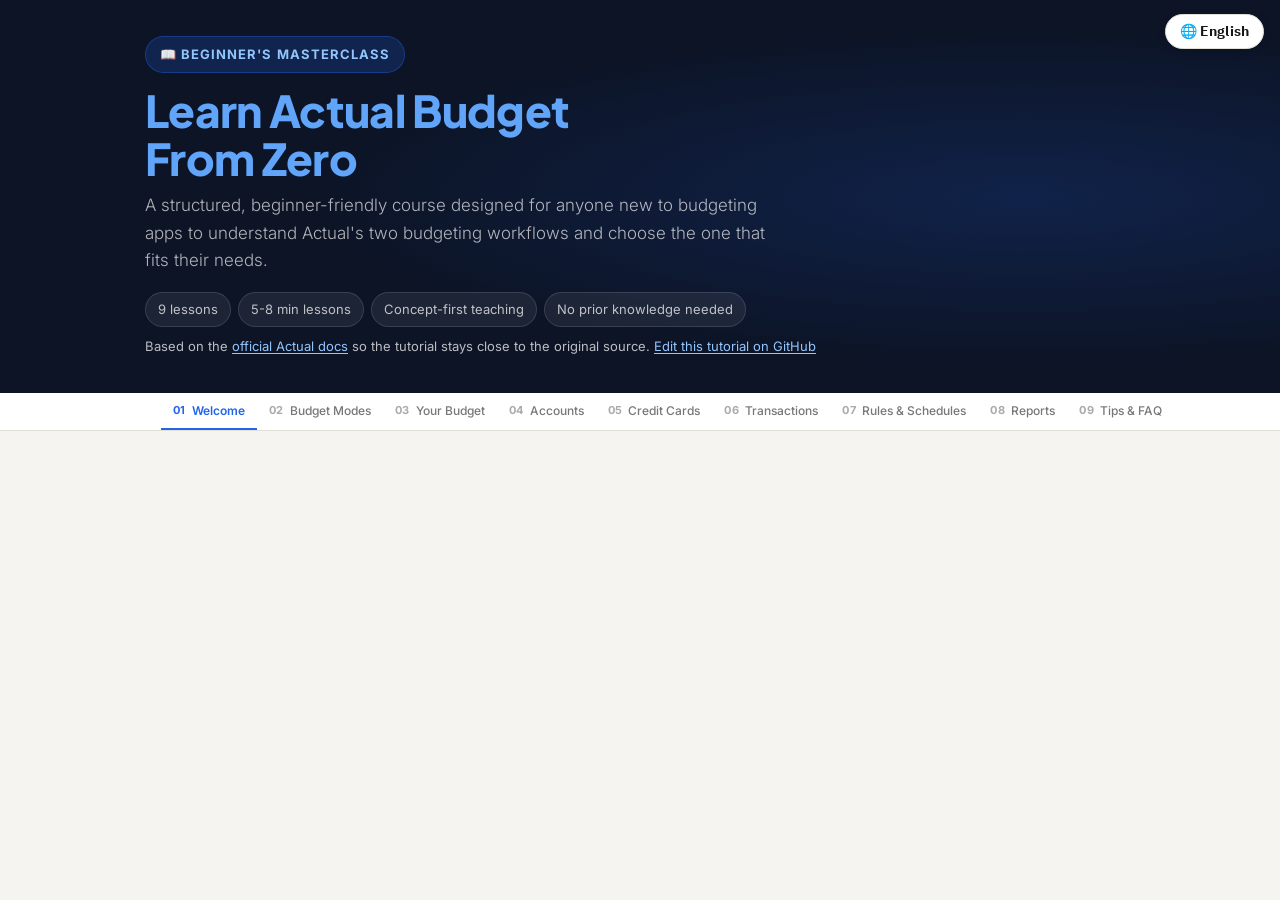
==== commit eb1c3741: "Update tutorial for Actual Budget 26.8.0, add lesson outline panel Content refresh - Lesson 03: add " ====
--- a/index.html
+++ b/index.html
@@ -3,1575 +3,57 @@
 <head>
 <meta charset="UTF-8">
 <meta name="viewport" content="width=device-width, initial-scale=1.0">
-<title>Actual Budget — Beginner's Masterclass</title>
-<link href="https://fonts.googleapis.com/css2?family=Inter:ital,wght@0,300;0,400;0,500;0,600;0,700;1,400&family=Plus+Jakarta+Sans:wght@600;700;800&family=IBM+Plex+Sans+Arabic:wght@300;400;500;600;700&display=swap" rel="stylesheet">
-<style>
-:root{
-  --bg:#f5f4f0;--surface:#fff;--border:#e2dfd6;--ink:#181818;
-  --ink2:#444;--ink3:#777;--ink4:#aaa;
-  --blue:#2563eb;--blue-bg:#eff6ff;--blue-border:#bfdbfe;--blue-dark:#1d4ed8;
-  --green:#16a34a;--green-bg:#f0fdf4;--green-border:#86efac;
-  --amber:#b45309;--amber-bg:#fffbeb;--amber-border:#fcd34d;
-  --red:#dc2626;--red-bg:#fef2f2;--red-border:#fca5a5;
-  --purple:#7c3aed;--purple-bg:#f5f3ff;--purple-border:#c4b5fd;
-  --radius:12px;--radius-sm:8px;
-  --shadow:0 1px 3px rgba(0,0,0,.05),0 8px 24px rgba(0,0,0,.06);
-  --shadow-sm:0 1px 3px rgba(0,0,0,.07);
-}
-*{box-sizing:border-box;margin:0;padding:0}
-body{font-family:'Inter',sans-serif;background:var(--bg);color:var(--ink);font-size:15px;line-height:1.75}
-img{max-width:100%;display:block}
-a{color:var(--blue)}
-
-/* ── HERO ── */
-.hero{background:#0c1426;color:#fff;padding:64px 24px 56px;position:relative;overflow:hidden}
-.hero::after{content:'';position:absolute;inset:0;background:radial-gradient(ellipse 80% 60% at 80% 50%,rgba(37,99,235,.18) 0%,transparent 70%);pointer-events:none}
-.hi{max-width:860px;margin:0 auto;position:relative;z-index:1}
-.hero-kicker{display:inline-flex;align-items:center;gap:6px;background:rgba(37,99,235,.2);border:1px solid rgba(37,99,235,.4);color:#93c5fd;font-size:11px;font-weight:700;letter-spacing:.1em;text-transform:uppercase;padding:5px 13px;border-radius:20px;margin-bottom:22px}
-.hero h1{font-family:'Plus Jakarta Sans',sans-serif;font-size:clamp(30px,5.5vw,52px);font-weight:800;line-height:1.1;letter-spacing:-.015em;margin-bottom:16px}
-.hero h1 span{color:#60a5fa}
-.hero-lead{font-size:18px;color:rgba(255,255,255,.6);max-width:540px;font-weight:300;line-height:1.65;margin-bottom:32px}
-.hero-pills{display:flex;flex-wrap:wrap;gap:8px}
-.hero-pill{background:rgba(255,255,255,.07);border:1px solid rgba(255,255,255,.12);color:rgba(255,255,255,.65);font-size:12px;padding:5px 13px;border-radius:20px}
-
-/* ── PROGRESS NAV ── */
-.pnav{background:#fff;border-bottom:1px solid var(--border);position:sticky;top:0;z-index:200;overflow-x:auto;scrollbar-width:none}
-.pnav::-webkit-scrollbar{display:none}
-.pnav-inner{display:flex;max-width:860px;margin:0 auto;padding:0 16px}
-.pnav-btn{background:none;border:none;cursor:pointer;font-family:'Inter',sans-serif;font-size:12px;font-weight:500;color:var(--ink3);padding:12px 14px;white-space:nowrap;border-bottom:2px solid transparent;transition:color .15s,border-color .15s;display:flex;align-items:center;gap:6px}
-.pnav-btn:hover{color:var(--ink)}
-.pnav-btn.active{color:var(--blue);border-bottom-color:var(--blue);font-weight:600}
-.pnav-step{font-size:10px;font-weight:700;color:var(--ink4);letter-spacing:.05em}
-.pnav-btn.active .pnav-step{color:var(--blue)}
-.pnav-btn.done .pnav-step{color:var(--green)}
-.pnav-btn.done{color:var(--green)}
-
-/* ── MAIN LAYOUT ── */
-.page{display:none;max-width:860px;margin:0 auto;padding:40px 20px 88px}
-.page.visible{display:block}
-
-/* ── PAGE OPENER ── */
-.opener{margin-bottom:40px;border-bottom:1px solid var(--border);padding-bottom:32px}
-.opener-meta{display:flex;align-items:center;gap:12px;margin-bottom:16px}
-.opener-num{font-family:'Plus Jakarta Sans',sans-serif;font-size:11px;font-weight:800;letter-spacing:.08em;text-transform:uppercase;color:var(--blue)}
-.opener-time{font-size:12px;color:var(--ink3);background:var(--bg);border:1px solid var(--border);padding:3px 10px;border-radius:20px}
-.opener h1{font-family:'Plus Jakarta Sans',sans-serif;font-size:clamp(24px,4vw,34px);font-weight:800;letter-spacing:-.015em;line-height:1.2;margin-bottom:12px}
-.opener-desc{font-size:16px;color:var(--ink2);max-width:620px;line-height:1.7}
-
-/* ── LEARN BOX ── */
-.learn-box{background:var(--blue-bg);border:1px solid var(--blue-border);border-radius:var(--radius);padding:20px 24px;margin-bottom:36px}
-.learn-box-title{font-size:12px;font-weight:700;letter-spacing:.07em;text-transform:uppercase;color:var(--blue);margin-bottom:12px;display:flex;align-items:center;gap:7px}
-.learn-items{display:grid;grid-template-columns:1fr 1fr;gap:8px 24px}
-@media(max-width:520px){.learn-items{grid-template-columns:1fr}}
-.learn-item{display:flex;align-items:flex-start;gap:8px;font-size:13px;color:var(--blue-dark)}
-.learn-item::before{content:'✓';font-weight:700;flex-shrink:0;margin-top:2px}
-
-/* ── CONCEPT BLOCK ── */
-.concept{background:var(--surface);border:1px solid var(--border);border-radius:var(--radius);padding:28px;box-shadow:var(--shadow-sm);margin-bottom:20px}
-.concept-tag{display:inline-block;font-size:10px;font-weight:700;letter-spacing:.08em;text-transform:uppercase;padding:3px 9px;border-radius:20px;margin-bottom:12px}
-.concept-tag.blue{background:var(--blue-bg);color:var(--blue-dark)}
-.concept-tag.green{background:var(--green-bg);color:var(--green)}
-.concept-tag.amber{background:var(--amber-bg);color:var(--amber)}
-.concept-tag.purple{background:var(--purple-bg);color:var(--purple)}
-.concept h2{font-family:'Plus Jakarta Sans',sans-serif;font-size:19px;font-weight:700;letter-spacing:-.008em;margin-bottom:10px;line-height:1.35}
-.concept p{font-size:14px;color:var(--ink2);line-height:1.75}
-.concept p+p{margin-top:10px}
-
-/* ── HOW SECTION ── */
-.how{background:#fafaf8;border:1px solid var(--border);border-left:3px solid var(--blue);border-radius:0 var(--radius-sm) var(--radius-sm) 0;padding:18px 20px;margin-top:18px}
-.how-title{font-size:11px;font-weight:700;letter-spacing:.08em;text-transform:uppercase;color:var(--blue);margin-bottom:10px}
-.how p{font-size:14px;color:var(--ink2)}
-
-/* ── SCREENSHOT ── */
-.ss{border-radius:var(--radius-sm);overflow:hidden;border:1px solid var(--border);box-shadow:0 2px 12px rgba(0,0,0,.07);margin:16px 0}
-.ss img{width:100%;height:auto;background:#f0ede8}
-.ss-cap{background:#F9F8F5;border-top:1px solid var(--border);padding:9px 14px;font-size:12px;color:var(--ink3);display:flex;align-items:flex-start;gap:6px;line-height:1.5}
-.ss-cap-icon{flex-shrink:0;margin-top:1px}
-
-/* ── STEPS ── */
-.steps{margin-top:4px}
-.step{display:flex;gap:14px;padding:14px 0;border-bottom:1px solid var(--border)}
-.step:first-child{padding-top:0}
-.step:last-child{border-bottom:none;padding-bottom:0}
-.sn{min-width:26px;height:26px;border-radius:50%;background:var(--blue);color:#fff;display:flex;align-items:center;justify-content:center;font-size:11px;font-weight:700;flex-shrink:0;margin-top:3px}
-.sn.g{background:var(--green)}
-.step-t{font-weight:600;font-size:14px;color:var(--ink);margin-bottom:3px}
-.step-b{font-size:14px;color:var(--ink2);line-height:1.65}
-.step-b p+p{margin-top:6px}
-
-/* ── CALLOUTS ── */
-.call{border-radius:var(--radius-sm);padding:14px 17px;display:flex;gap:11px;align-items:flex-start;font-size:14px;margin:16px 0;line-height:1.65}
-.call-ic{font-size:17px;flex-shrink:0;line-height:1.5}
-.ci{background:var(--blue-bg);border:1px solid var(--blue-border);color:#1e3a8a}
-.cs{background:var(--green-bg);border:1px solid var(--green-border);color:#14532d}
-.cw{background:var(--amber-bg);border:1px solid var(--amber-border);color:#78350f}
-.cd{background:var(--red-bg);border:1px solid var(--red-border);color:#7f1d1d}
-.call strong{display:block;margin-bottom:3px;color:inherit}
-
-/* ── COMPARISON ── */
-.vs{display:grid;grid-template-columns:1fr 1fr;border-radius:var(--radius);overflow:hidden;border:1px solid var(--border);margin-bottom:20px}
-.vs-col{padding:22px}
-.vs-col:first-child{background:#fffbeb;border-right:1px solid var(--border)}
-.vs-col:last-child{background:#f0fdf4}
-.vs-title{font-weight:700;font-size:15px;margin-bottom:14px}
-.vs-item{font-size:13px;color:var(--ink2);padding:6px 0;border-bottom:1px solid rgba(0,0,0,.05);line-height:1.55}
-.vs-item:last-child{border-bottom:none}
-@media(max-width:520px){.vs{grid-template-columns:1fr}.vs-col:first-child{border-right:none;border-bottom:1px solid var(--border)}}
-
-/* ── GRIDS ── */
-.g2{display:grid;grid-template-columns:1fr 1fr;gap:18px;margin-top:18px}
-.g3{display:grid;grid-template-columns:1fr 1fr 1fr;gap:14px;margin-top:18px}
-@media(max-width:640px){.g2,.g3{grid-template-columns:1fr}}
-.mini-card{background:var(--surface);border:1px solid var(--border);border-radius:var(--radius-sm);padding:18px;box-shadow:var(--shadow-sm)}
-.mini-card-title{font-size:14px;font-weight:600;margin-bottom:6px;display:flex;align-items:center;gap:8px}
-
-/* ── STAT BOXES ── */
-.stat-row{display:grid;grid-template-columns:repeat(3,1fr);gap:12px;margin:18px 0}
-.stat{border-radius:var(--radius-sm);padding:16px;text-align:center}
-.stat-label{font-size:10px;font-weight:700;letter-spacing:.07em;text-transform:uppercase;margin-bottom:6px}
-.stat-val{font-size:22px;font-weight:700;margin-bottom:4px}
-.stat-desc{font-size:11px;line-height:1.5}
-@media(max-width:480px){.stat-row{grid-template-columns:1fr}}
-
-/* ── MOCK BUDGET TABLE ── */
-.bt{background:#fff;border:1px solid var(--border);border-radius:var(--radius-sm);overflow:hidden;font-size:13px;margin:16px 0}
-.bt-bar{background:#1a2035;padding:9px 14px;display:flex;align-items:center;gap:6px}
-.bt-dot{width:10px;height:10px;border-radius:50%}
-.bt-lbl{color:rgba(255,255,255,.4);font-size:11px;margin-left:6px}
-.bt-row{display:grid;padding:8px 14px;align-items:center;border-bottom:1px solid #f4f3ef}
-.bt-row:last-child{border-bottom:none}
-.bt-h{grid-template-columns:1fr 80px 80px 80px;font-size:10px;font-weight:700;text-transform:uppercase;letter-spacing:.06em;color:var(--ink3)}
-.bt-g{grid-template-columns:1fr;background:#f7f6f2;font-weight:700;font-size:12px;color:var(--ink2);padding:6px 14px}
-.bt-c{grid-template-columns:1fr 80px 80px 80px}
-.bt-c:hover{background:#fafaf8}
-.bn{text-align:right;font-variant-numeric:tabular-nums}
-.bn.p{color:var(--green)}
-.bn.n{color:var(--red);font-weight:600}
-.bn.w{color:var(--amber)}
-
-/* ── FLOW ── */
-.flow{display:flex;align-items:center;gap:10px;flex-wrap:wrap;margin:14px 0}
-.fn{background:var(--surface);border:1px solid var(--border);border-radius:var(--radius-sm);padding:9px 14px;font-size:13px;font-weight:500;line-height:1.4}
-.fa{color:var(--ink3);font-size:22px}
-
-/* ── RULE BOX ── */
-.rb{background:#fafaf8;border:1px solid var(--border);border-radius:var(--radius-sm);padding:16px}
-.rb-lbl{font-size:10px;font-weight:700;letter-spacing:.1em;text-transform:uppercase;color:var(--ink3);margin-bottom:8px}
-.rb-row{display:flex;align-items:center;gap:8px;margin-bottom:6px;flex-wrap:wrap}
-.rc{background:#fff;border:1px solid var(--border);border-radius:5px;padding:4px 10px;font-size:12px}
-.rc.c{background:var(--blue-bg);border-color:var(--blue-border);color:var(--blue-dark)}
-.rc.a{background:var(--green-bg);border-color:var(--green-border);color:var(--green)}
-.rb-hr{width:100%;border:none;border-top:1px dashed var(--border);margin:10px 0}
-
-/* ── TABLE ── */
-.dt{width:100%;border-collapse:collapse;font-size:13px}
-.dt th{background:#f7f6f2;font-size:11px;font-weight:700;text-transform:uppercase;letter-spacing:.05em;color:var(--ink3);padding:9px 12px;text-align:left}
-.dt td{padding:10px 12px;border-top:1px solid var(--border)}
-.dt tr:hover td{background:#fafaf8}
-code.kp{background:var(--blue-bg);color:var(--blue);padding:2px 7px;border-radius:4px;font-size:12px;font-family:monospace}
-
-/* ── NEXT PAGE FOOTER ── */
-.next-bar{background:var(--surface);border:1px solid var(--border);border-radius:var(--radius);padding:20px 24px;margin-top:40px;display:flex;align-items:center;justify-content:space-between;gap:16px;box-shadow:var(--shadow-sm)}
-.next-bar-info p{font-size:13px;color:var(--ink3);margin-bottom:3px}
-.next-bar-info strong{font-size:15px;color:var(--ink);font-weight:600}
-.next-btn{background:var(--blue);color:#fff;border:none;border-radius:var(--radius-sm);padding:10px 22px;font-size:13px;font-weight:600;cursor:pointer;white-space:nowrap;font-family:'Inter',sans-serif;transition:background .15s}
-.next-btn:hover{background:var(--blue-dark)}
-
-/* ── BADGES ── */
-.badge{display:inline-flex;align-items:center;font-size:11px;font-weight:600;padding:3px 8px;border-radius:20px}
-.bb{background:var(--blue-bg);color:var(--blue-dark)}
-.bg_{background:var(--green-bg);color:var(--green)}
-.ba{background:var(--amber-bg);color:var(--amber)}
-.br{background:var(--red-bg);color:var(--red)}
-.bp{background:var(--purple-bg);color:var(--purple)}
-
-/* ── LISTS ── */
-ul.plain{list-style:none}
-ul.plain li{padding:5px 0 5px 20px;font-size:14px;color:var(--ink2);position:relative;border-bottom:1px solid var(--border)}
-ul.plain li:last-child{border-bottom:none}
-ul.plain li::before{content:'→';position:absolute;left:0;color:var(--blue)}
-
-/* ── MISC ── */
-kbd{background:#e5e7eb;border:1px solid #d1d5db;border-radius:4px;padding:2px 7px;font-size:12px}
-.tip{background:#eff6ff;border:1px solid #bfdbfe;border-radius:var(--radius-sm);padding:14px 17px;font-size:14px;color:#0c4a6e;margin:16px 0;display:flex;gap:10px;line-height:1.65}
-.tip-ic{font-size:17px;flex-shrink:0}
-hr.div{border:none;border-top:1px solid var(--border);margin:28px 0}
-
-/* ── MODE SELECT CARDS (lesson 2) ── */
-.mode-select-card:hover { box-shadow: 0 4px 20px rgba(0,0,0,.1); }
-#mode-card-envelope { border-color: var(--green); box-shadow: 0 0 0 3px rgba(22,163,74,.12); }
-#mode-card-tracking  { border-color: var(--border); box-shadow: none; }
-#mode-card-tracking.selected  { border-color: var(--amber); box-shadow: 0 0 0 3px rgba(180,83,9,.1); }
-#mode-card-envelope.selected  { border-color: var(--green); box-shadow: 0 0 0 3px rgba(22,163,74,.12); }
-@media(max-width:520px) { #p1 .mode-select-card { width:100%; } }
-@media(max-width:560px) { #mode-cards-grid { grid-template-columns: 1fr !important; } }
-
-/* ── LESSON 3 MODE TOGGLE BAR ── */
-#l3-mode-toggle { user-select: none; }
-#btn-envelope, #btn-tracking { white-space: nowrap; }
-body.ar #l3-mode-toggle { flex-direction: row-reverse; }
-body.ar #btn-envelope, body.ar #btn-tracking { font-family: 'IBM Plex Sans Arabic', sans-serif; }
-
-/* ── LANGUAGE TOGGLE BUTTON ── */
-#lang-toggle {
-  position: fixed;
-  top: 14px;
-  right: 16px;
-  z-index: 999;
-  background: #fff;
-  border: 1.5px solid var(--border);
-  border-radius: 20px;
-  padding: 6px 14px;
-  font-size: 12px;
-  font-weight: 700;
-  cursor: pointer;
-  display: flex;
-  align-items: center;
-  gap: 6px;
-  box-shadow: 0 2px 8px rgba(0,0,0,.1);
-  transition: background .15s, border-color .15s;
-  font-family: 'IBM Plex Sans Arabic', 'Inter', sans-serif;
-  color: var(--ink);
-  letter-spacing: .01em;
-}
-#lang-toggle:hover { background: var(--blue-bg); border-color: var(--blue-border); }
-
-/* ── ARABIC MODE ── */
-body.ar {
-  font-family: 'IBM Plex Sans Arabic', sans-serif;
-  direction: rtl;
-  text-align: right;
-}
-body.ar .pnav-inner { flex-direction: row-reverse; }
-body.ar .pnav-btn { flex-direction: row-reverse; }
-body.ar .opener-meta { flex-direction: row-reverse; }
-body.ar .learn-box-title { flex-direction: row-reverse; justify-content: flex-end; }
-body.ar .learn-item { flex-direction: row-reverse; }
-body.ar .step { flex-direction: row-reverse; }
-body.ar .call { flex-direction: row-reverse; }
-body.ar .tip { flex-direction: row-reverse; }
-body.ar .mini-card-title { flex-direction: row-reverse; justify-content: flex-end; }
-body.ar .hero-pills { flex-direction: row-reverse; }
-body.ar .next-bar { flex-direction: row-reverse; }
-body.ar .flow { flex-direction: row-reverse; }
-body.ar .fa { transform: scaleX(-1); display: inline-block; }
-body.ar .rb-row { flex-direction: row-reverse; }
-body.ar .ss-cap { flex-direction: row-reverse; }
-body.ar .how { border-left: none; border-right: 3px solid var(--blue); border-radius: var(--radius-sm) 0 0 var(--radius-sm); }
-body.ar ul.plain li { padding: 5px 20px 5px 0; }
-body.ar ul.plain li::before { content: '←'; right: 0; left: auto; }
-body.ar .dt th { text-align: right; }
-body.ar .dt td { text-align: right; }
-body.ar h1, body.ar h2, body.ar h3 { font-family: 'IBM Plex Sans Arabic', sans-serif; }
-body.ar .opener h1 { font-family: 'IBM Plex Sans Arabic', sans-serif; }
-body.ar .next-btn { font-family: 'IBM Plex Sans Arabic', sans-serif; }
-/* keep LTR islands */
-body.ar .keep-ltr { direction: ltr; unicode-bidi: embed; display: inline-block; }
-body.ar code.kp { direction: ltr; unicode-bidi: embed; display: inline-block; }
-body.ar kbd { direction: ltr; unicode-bidi: embed; display: inline-block; }
-/* stat-row stays centred */
-body.ar .stat { text-align: center; }
-/* vs comparison grid — swap column order visually */
-body.ar .vs { direction: rtl; }
-body.ar .vs-col:first-child { border-left: 1px solid var(--border); border-right: none; }
-body.ar .vs-col:last-child { border-left: none; }
-/* budget table RTL */
-body.ar .bt-h { direction: rtl; }
-body.ar .bt-c { direction: rtl; }
-body.ar .bn { text-align: left; }
-</style>
+<title data-i18n="meta.t001">Actual Budget - Beginner's Masterclass</title>
+<link href="https://fonts.googleapis.com/css2?family=Inter:ital,wght@0,300;0,400;0,500;0,600;0,700;1,400&amp;family=Plus+Jakarta+Sans:wght@600;700;800&amp;family=IBM+Plex+Sans+Arabic:wght@300;400;500;600;700&amp;family=Noto+Naskh+Arabic:wght@400;500;600;700&amp;display=swap" rel="stylesheet">
+<link rel="stylesheet" href="./css/styles.css">
 </head>
 <body>
 
-<button id="lang-toggle" onclick="toggleLang()"><span id="lang-label">🌐 العربية</span></button>
-<!-- ═══ HERO ═══ -->
+<div id="language-selector" class="language-selector">
+  <button id="language-button" class="language-button" type="button" aria-haspopup="listbox" aria-expanded="false">
+    <span id="language-button-label">🌐 English</span>
+  </button>
+  <div id="language-menu" class="language-menu" role="listbox" aria-label="Language selector" hidden></div>
+</div>
 <div class="hero">
   <div class="hi">
-    <div class="hero-kicker"><span data-ar="📖 دورة المبتدئين الشاملة">📖 Beginner's Masterclass</span></div>
-    <h1><span data-ar="تعلّم">Learn</span> <span>Actual Budget</span><br><span data-ar="من الصفر">From Zero</span></h1>
-    <p class="hero-lead"><span data-ar="دورة هادئة ومنظّمة لكل من لم يستخدم تطبيق ميزانية. ابدأ بسهولة مع Tracking mode، افهم إنفاقك، ثم انتقل إلى التحكم الكامل عندما تكون مستعداً.">A structured, beginner-friendly course designed for anyone new to budgeting apps to understand and control your spending</span></p>
+    <div class="hero-kicker"><span data-i18n="hero.t001">📖 Beginner's Masterclass</span></div>
+    <h1><span data-i18n="hero.t002">Learn</span> <span>Actual Budget</span><br><span data-i18n="hero.t003">From Zero</span></h1>
+    <p class="hero-lead"><span data-i18n="hero.t004">A structured, beginner-friendly course designed for anyone new to budgeting apps to understand Actual's two budgeting workflows and choose the one that fits their needs.</span></p>
     <div class="hero-pills">
-      <span class="hero-pill"><span data-ar="٩ دروس">9 lessons</span></span>
-      <span class="hero-pill"><span data-ar="٤٥ دقيقة تقريباً">~45 min total</span></span>
-      <span class="hero-pill"><span data-ar="تعليم يبدأ بالمفهوم">Concept-first teaching</span></span>
-      <span class="hero-pill"><span data-ar="لقطات حقيقية من التطبيق">Real app screenshots</span></span>
-      <span class="hero-pill"><span data-ar="لا يلزم أي خبرة مسبقة">No prior knowledge needed</span></span>
+      <span class="hero-pill"><span data-i18n="hero.t005">9 lessons</span></span>
+      <span class="hero-pill"><span data-i18n="hero.t006">5-8 min lessons</span></span>
+      <span class="hero-pill"><span data-i18n="hero.t007">Concept-first teaching</span></span>
+      <span class="hero-pill"><span data-i18n="hero.t008">No prior knowledge needed</span></span>
     </div>
+    <p class="hero-source" data-i18n-html="hero.t009">Based on the <a href="https://actualbudget.org/docs/" target="_blank" rel="noopener noreferrer">official Actual docs</a> so the tutorial stays close to the original source. <a href="https://github.com/x-rous/actual-tutorial/edit/main/index.html" target="_blank" rel="noopener">Edit this tutorial on GitHub</a></p>
   </div>
 </div>
 
-<!-- ═══ PROGRESS NAV ═══ -->
 <nav class="pnav">
   <div class="pnav-inner">
-    <button class="pnav-btn active" onclick="go(0)"><span class="pnav-step"><span data-ar="٠١">01</span></span> <span data-ar="مرحباً">Welcome</span></button>
-    <button class="pnav-btn" onclick="go(1)"><span class="pnav-step"><span data-ar="٠٢">02</span></span> <span data-ar="نوعا الميزانية">Budget Modes</span></button>
-    <button class="pnav-btn" onclick="go(2)"><span class="pnav-step"><span data-ar="٠٣">03</span></span> <span data-ar="ميزانيتك">Your Budget</span></button>
-    <button class="pnav-btn" onclick="go(3)"><span class="pnav-step"><span data-ar="٠٤">04</span></span> <span data-ar="الحسابات">Accounts</span></button>
-    <button class="pnav-btn" onclick="go(4)"><span class="pnav-step"><span data-ar="٠٥">05</span></span> <span data-ar="بطاقات الائتمان">Credit Cards</span></button>
-    <button class="pnav-btn" onclick="go(5)"><span class="pnav-step"><span data-ar="٠٦">06</span></span> <span data-ar="المعاملات">Transactions</span></button>
-    <button class="pnav-btn" onclick="go(6)"><span class="pnav-step"><span data-ar="٠٧">07</span></span> <span data-ar="القواعد">Rules</span></button>
-    <button class="pnav-btn" onclick="go(7)"><span class="pnav-step"><span data-ar="٠٨">08</span></span> <span data-ar="التقارير">Reports</span></button>
-    <button class="pnav-btn" onclick="go(8)"><span class="pnav-step">09</span> Tips & FAQ</button>
+    <button class="pnav-btn active" type="button" aria-current="page" data-lesson-index="0"><span class="pnav-step"><span data-i18n="nav.t001">01</span></span> <span data-i18n="nav.t002">Welcome</span></button>
+    <button class="pnav-btn" type="button" data-lesson-index="1"><span class="pnav-step"><span data-i18n="nav.t003">02</span></span> <span data-i18n="nav.t004">Budget Modes</span></button>
+    <button class="pnav-btn" type="button" data-lesson-index="2"><span class="pnav-step"><span data-i18n="nav.t005">03</span></span> <span data-i18n="nav.t006">Your Budget</span></button>
+    <button class="pnav-btn" type="button" data-lesson-index="3"><span class="pnav-step"><span data-i18n="nav.t007">04</span></span> <span data-i18n="nav.t008">Accounts</span></button>
+    <button class="pnav-btn" type="button" data-lesson-index="4"><span class="pnav-step"><span data-i18n="nav.t009">05</span></span> <span data-i18n="nav.t010">Credit Cards</span></button>
+    <button class="pnav-btn" type="button" data-lesson-index="5"><span class="pnav-step"><span data-i18n="nav.t011">06</span></span> <span data-i18n="nav.t012">Transactions</span></button>
+    <button class="pnav-btn" type="button" data-lesson-index="6"><span class="pnav-step"><span data-i18n="nav.t013">07</span></span> <span data-i18n="nav.t014">Rules &amp; Schedules</span></button>
+    <button class="pnav-btn" type="button" data-lesson-index="7"><span class="pnav-step"><span data-i18n="nav.t015">08</span></span> <span data-i18n="nav.t016">Reports</span></button>
+    <button class="pnav-btn" type="button" data-lesson-index="8"><span class="pnav-step"><span data-i18n="nav.t017">09</span></span> <span data-i18n="nav.t018">Tips & FAQ</span></button>
   </div>
 </nav>
 
-
-<!-- ╔══════════════════════════════════════════════════════════╗ -->
-<!-- ║  01  WELCOME                                            ║ -->
-<!-- ╚══════════════════════════════════════════════════════════╝ -->
-<div class="page visible" id="p0">
-  <div class="opener">
-    <div class="opener-meta">
-      <span class="opener-num"><span data-ar="الدرس ٠١ من ٠٩">Lesson 01 of 09</span></span>
-      <span class="opener-time"><span data-ar="⏱ ٥ دقائق">⏱ 5 min</span></span>
-    </div>
-    <h1><span data-ar="مرحباً — إليك ما ستتعلمه">Welcome — Here's What You're Getting Into</span></h1>
-    <p class="opener-desc"><span data-ar="Actual Budget تطبيق مجاني ومفتوح المصدر يعمل على خادمك الخاص. هذا الدرس يشرح ما هو، ولماذا يستحق وقتك، وكيف ستسير في هذه الدورة.">Actual Budget is a private, open-source finance app that runs on your own server. This lesson explains what it is, why it's worth your time, and exactly how this course is structured so you always know where you are.</span></p>
-  </div>
-
-  <div class="learn-box">
-    <div class="learn-box-title">🎯 <span data-ar="بنهاية هذا الدرس ستعرف…">By the end of this lesson you will…</span></div>
-    <div class="learn-items">
-      <div class="learn-item"><span data-ar="ما هو Actual Budget وكيف يختلف عن تطبيقات أخرى">Know what Actual Budget is and how it differs from other apps</span></div>
-      <div class="learn-item"><span data-ar="مسار الإعداد الكامل في ٤ خطوات">Understand the 4-step path to being fully set up</span></div>
-      <div class="learn-item"><span data-ar="أي وضع ميزانية ستبدأ به ولماذا">Know which budgeting mode you'll start with (and why)</span></div>
-      <div class="learn-item"><span data-ar="خريطة واضحة لهذه الدورة كاملةً">Have a clear map of this entire course</span></div>
-    </div>
-  </div>
-
-  <!-- CONCEPT 1 -->
-  <div class="concept">
-    <span class="concept-tag blue"><span data-ar="مفهوم">Concept</span></span>
-    <h2><span data-ar="ما الذي يميّز Actual عن غيره؟">What makes Actual Budget different?</span></h2>
-    <p>Most budgeting apps are cloud services — your bank details and transaction history live on a company's servers. Actual is different: it's self-hosted, meaning your data lives on a server you control. No subscriptions, no company mining your financial life.</p>
-    <p style="margin-top:10px">Actual is free and open-source. You can run it on your own computer, on a home server, or on a cheap provider like <a href="https://www.pikapods.com/pods?run=actual" target="_blank">PikaPods</a> for a few dollars a month. The app itself is a web interface that works in any browser — including your phone.</p>
-    <div class="how">
-      <div class="how-title"><span data-ar="كيف يبدو هذا في التطبيق">In Actual this looks like…</span></div>
-      <p>When you first open Actual, you create a "budget file." Everything — your accounts, transactions, categories, and reports — lives in that file. It syncs across your devices via your server. If you ever want to stop using Actual, you export your data and you own it completely.</p>
-    </div>
-  </div>
-
-  <!-- CONCEPT 2 -->
-  <div class="concept">
-    <span class="concept-tag green"><span data-ar="مفهوم">Concept</span></span>
-    <h2><span data-ar="ماذا يفعل تطبيق الميزانية لك فعلياً؟">What does a budgeting app actually do for you?</span></h2>
-    <p>A budgeting app answers two questions that most people can't honestly answer without one: <em>"Where did my money go this month?"</em> and <em>"Do I actually have enough to pay this bill?"</em></p>
-    <p>Actual does this by connecting all your accounts in one place, letting you categorize every transaction, and then showing you reports that reflect reality — not your best guesses.</p>
-    <div class="how">
-      <div class="how-title"><span data-ar="كيف يبدو هذا في التطبيق">In Actual this looks like…</span></div>
-      <p>You set up your bank accounts once. Then on a regular basis (daily, weekly, or whenever) you import new transactions and assign each one to a category like "Groceries" or "Rent." The budget page shows how your actual spending compares to your plan.</p>
-    </div>
-  </div>
-
-  <!-- YOUR PATH -->
-  <div class="concept">
-    <span class="concept-tag amber"><span data-ar="مسارك">Your Path</span></span>
-    <h2><span data-ar="هيكل هذه الدورة — ٩ دروس بتسلسل منطقي">How this course is structured</span></h2>
-    <p>This is a <strong>9-lesson course</strong> designed to be read in order. Each lesson builds on the last. Here's the journey:</p>
-
-    <div style="display:flex;flex-direction:column;gap:10px;margin-top:18px">
-      <div style="display:flex;gap:14px;align-items:flex-start;padding:12px 14px;background:var(--blue-bg);border:1px solid var(--blue-border);border-radius:var(--radius-sm)">
-        <span style="font-size:13px;font-weight:700;color:var(--blue);flex-shrink:0">01–02</span>
-        <div><strong style="color:var(--blue-dark)">Foundation</strong> — What Actual is, the two budgeting modes, and which to start with. No app setup needed yet.</div>
-      </div>
-      <div style="display:flex;gap:14px;align-items:flex-start;padding:12px 14px;background:var(--green-bg);border:1px solid var(--green-border);border-radius:var(--radius-sm)">
-        <span style="font-size:13px;font-weight:700;color:var(--green);flex-shrink:0">03–05</span>
-        <div><strong style="color:var(--green)">Core Setup</strong> — Creating your budget in Tracking mode, adding accounts, and handling credit cards. This is where you get the app working.</div>
-      </div>
-      <div style="display:flex;gap:14px;align-items:flex-start;padding:12px 14px;background:var(--amber-bg);border:1px solid var(--amber-border);border-radius:var(--radius-sm)">
-        <span style="font-size:13px;font-weight:700;color:var(--amber);flex-shrink:0">06–07</span>
-        <div><strong style="color:var(--amber)">Daily Use</strong> — Importing transactions and using Rules to automate categorization. This is what you do every week.</div>
-      </div>
-      <div style="display:flex;gap:14px;align-items:flex-start;padding:12px 14px;background:var(--purple-bg);border:1px solid var(--purple-border);border-radius:var(--radius-sm)">
-        <span style="font-size:13px;font-weight:700;color:var(--purple);flex-shrink:0">08–09</span>
-        <div><strong style="color:var(--purple)">Insights & Mastery</strong> — Reading reports to understand your finances, plus power tips and answers to common questions.</div>
-      </div>
-    </div>
-
-    <div class="how" style="margin-top:18px">
-      <div class="how-title"><span data-ar="توصيتنا">Our recommendation</span></div>
-      <p>Work through lessons 01–05 in one sitting (about 20 minutes). That's enough to have Actual fully set up and working. Return to lessons 06–09 over the following week as you actually use the app and have real questions.</p>
-    </div>
-  </div>
-
-  <!-- SETTINGS QUICK LOOK -->
-  <div class="concept">
-    <span class="concept-tag blue"><span data-ar="نظرة سريعة">First look</span></span>
-    <h2><span data-ar="نظرة سريعة على Settings">A quick tour of Settings</span></h2>
-    <p>Before anything else, it's worth knowing where Settings lives. You'll visit it shortly to switch budgeting modes and configure date/number formats.</p>
-    <div class="ss">
-      <img src="https://actualbudget.org/assets/images/actual-settings-799a4312b2c1d1b2bfc1fbcec624b6ac.webp" alt="Actual Budget Settings page" loading="lazy">
-      <div class="ss-cap"><span class="ss-cap-icon">📍</span>Settings — access via the gear icon or More → Settings in the sidebar. This is where you switch budgeting mode, set date/number formats, and manage bank sync.</div>
-    </div>
-    <div class="ss">
-      <img src="https://actualbudget.org/assets/images/settings-formatting-d905a3fb0a323af39db12dc8f58e467f.webp" alt="Formatting settings" loading="lazy">
-      <div class="ss-cap"><span class="ss-cap-icon">📍</span>Formatting settings — set your date format, number style, and first day of the week to match your region.</div>
-    </div>
-  </div>
-
-  <div class="next-bar">
-    <div class="next-bar-info">
-      <p><span data-ar="الدرس التالي — ٠٢">Up next — Lesson 02</span></p>
-      <strong><span data-ar="نوعا الميزانية: أيهما تختار؟">Two Budgeting Modes: Which One to Start With</span></strong>
-    </div>
-    <button class="next-btn" data-ar-text="← الدرس التالي" onclick="go(1)">Next Lesson →</button>
-  </div>
+<div class="layout">
+  <aside id="lesson-toc" class="toc" hidden>
+    <nav aria-labelledby="toc-title">
+      <div class="toc-title" id="toc-title" data-i18n="toc.t001">In this lesson</div>
+      <ol class="toc-list"></ol>
+    </nav>
+  </aside>
+  <main id="lesson-container" aria-live="polite"></main>
 </div>
 
-
-<!-- ╔══════════════════════════════════════════════════════════╗ -->
-<!-- ║  02  TWO MODES — CHOOSE YOURS                          ║ -->
-<!-- ╚══════════════════════════════════════════════════════════╝ -->
-<div class="page" id="p1">
-  <div class="opener">
-    <div class="opener-meta">
-      <span class="opener-num"><span data-ar="الدرس ٠٢ من ٠٩">Lesson 02 of 09</span></span>
-      <span class="opener-time"><span data-ar="⏱ ٧ دقائق">⏱ 7 min</span></span>
-    </div>
-    <h1><span data-ar="نوعا الميزانية — اختر أسلوبك">Two Budgeting Modes — Choose Yours</span></h1>
-    <p class="opener-desc"><span data-ar="Actual يقدّم طريقتين مختلفتين جذرياً للميزانية. اقرأ كلتيهما، وفي نهاية هذا الدرس اختر الأسلوب الذي يناسبك — سيتكيّف الدرس التالي تلقائياً ليشرح الأسلوب الذي اخترته.">Actual offers two completely different budgeting philosophies. Read about both, then choose the one that fits you — Lesson 03 will automatically adapt to show you exactly how your chosen method works.</span></p>
-  </div>
-
-  <div class="learn-box">
-    <div class="learn-box-title">🎯 <span data-ar="بنهاية هذا الدرس ستعرف…">By the end of this lesson you will…</span></div>
-    <div class="learn-items">
-      <div class="learn-item"><span data-ar="فهم ما هو Tracking Budget mode وكيف يعمل">Understand what Tracking Budget mode is and how it works</span></div>
-      <div class="learn-item"><span data-ar="فهم ما هو Envelope (zero-sum) mode وكيف يعمل">Understand what Envelope (zero-sum) mode is and how it works</span></div>
-      <div class="learn-item"><span data-ar="اختيار الأسلوب الذي يناسب وضعك الآن">Choose the mode that suits your situation right now</span></div>
-      <div class="learn-item"><span data-ar="كيف تُفعّل الأسلوب الذي اخترته في الإعدادات">Know how to activate your chosen mode in Settings</span></div>
-    </div>
-  </div>
-
-  <!-- TWO CARDS SIDE BY SIDE -->
-  <div id="mode-cards-grid" style="display:grid;grid-template-columns:1fr 1fr;gap:18px;margin-bottom:24px">
-    <!-- TRACKING CARD -->
-    <div id="mode-card-tracking" class="mode-select-card" onclick="selectMode('tracking')" style="background:var(--surface);border:2px solid var(--border);border-radius:var(--radius);padding:22px;cursor:pointer;transition:border-color .2s,box-shadow .2s">
-      <div style="font-size:28px;margin-bottom:10px">📊</div>
-      <div style="font-size:15px;font-weight:700;margin-bottom:6px">Tracking Budget</div>
-      <div style="font-size:12px;font-weight:600;color:var(--amber);background:var(--amber-bg);display:inline-block;padding:2px 9px;border-radius:20px;margin-bottom:12px"><span data-ar="مريح، أقل ضغطاً">Relaxed, lower pressure</span></div>
-      <p style="font-size:13px;color:var(--ink2);line-height:1.65"><span data-ar="ضع أهدافاً شهرية لكل فئة وتابع إنفاقك الفعلي مقابلها. إذا تجاوزت فئة ما، فقط ارفع الرقم. لا يلزمك توزيع كل ريال تملكه.">Set monthly targets per category and track how your real spending compares. If you overspend a category, just increase the number. No need to assign every dollar you own.</span></p>
-      <div style="margin-top:14px;display:flex;flex-direction:column;gap:5px">
-        <div style="font-size:12px;color:var(--ink3);display:flex;align-items:center;gap:6px">✓ <span data-ar="مثالي للمبتدئين وفهم نمط الإنفاق">Great for beginners learning their spending patterns</span></div>
-        <div style="font-size:12px;color:var(--ink3);display:flex;align-items:center;gap:6px">✓ <span data-ar="الأرصدة لا تنتقل تلقائياً للشهر التالي">Balances don't roll over month to month</span></div>
-        <div style="font-size:12px;color:var(--ink3);display:flex;align-items:center;gap:6px">✓ <span data-ar="جلسة أسبوعية خفيفة تكفي">A light weekly check-in is all you need</span></div>
-      </div>
-      <div id="tracking-selected-badge" style="display:none;margin-top:14px;background:var(--amber-bg);border:1px solid var(--amber-border);border-radius:var(--radius-sm);padding:8px 12px;font-size:12px;font-weight:700;color:var(--amber);text-align:center">
-        ✓ <span data-ar="اخترت هذا الأسلوب">Your chosen mode</span>
-      </div>
-    </div>
-
-    <!-- ENVELOPE CARD -->
-    <div id="mode-card-envelope" class="mode-select-card" onclick="selectMode('envelope')" style="background:var(--surface);border:2px solid var(--green);border-radius:var(--radius);padding:22px;cursor:pointer;transition:border-color .2s,box-shadow .2s;box-shadow:0 0 0 3px rgba(22,163,74,.12)">
-      <div style="font-size:28px;margin-bottom:10px">📦</div>
-      <div style="font-size:15px;font-weight:700;margin-bottom:6px">Envelope Budget (Zero-Sum)</div>
-      <div style="font-size:12px;font-weight:600;color:var(--green);background:var(--green-bg);display:inline-block;padding:2px 9px;border-radius:20px;margin-bottom:12px"><span data-ar="تحكم كامل، نتائج أقوى">Full control, stronger results</span></div>
-      <p style="font-size:13px;color:var(--ink2);line-height:1.65"><span data-ar="كل ريال تملكه يجب أن يُخصَّص لفئة ما. إذا تجاوزت فئة، يجب نقل مال من فئة أخرى. كل إنفاق له مقايضة واعية.">Every dollar you own must be assigned to a category. If you overspend, you must move money from another category. Every spending decision is a conscious trade-off.</span></p>
-      <div style="margin-top:14px;display:flex;flex-direction:column;gap:5px">
-        <div style="font-size:12px;color:var(--ink3);display:flex;align-items:center;gap:6px">✓ <span data-ar="التحكم الكامل في الإنفاق">Maximum control over your spending</span></div>
-        <div style="font-size:12px;color:var(--ink3);display:flex;align-items:center;gap:6px">✓ <span data-ar="الفائض ينتقل تلقائياً للشهر التالي ويتراكم">Surplus rolls forward and builds up over time</span></div>
-        <div style="font-size:12px;color:var(--ink3);display:flex;align-items:center;gap:6px">✓ <span data-ar="الافتراضي في Actual — لا تغيير في الإعدادات">Default in Actual — no settings change needed</span></div>
-      </div>
-      <div id="envelope-selected-badge" style="display:block;margin-top:14px;background:var(--green-bg);border:1px solid var(--green-border);border-radius:var(--radius-sm);padding:8px 12px;font-size:12px;font-weight:700;color:var(--green);text-align:center">
-        ✓ <span data-ar="اخترت هذا الأسلوب — الافتراضي الموصى به">Your chosen mode — recommended default</span>
-      </div>
-    </div>
-  </div>
-  <!-- COMPARISON TABLE -->
-  <div class="concept">
-    <span class="concept-tag blue"><span data-ar="مقارنة">Side by Side</span></span>
-    <h2><span data-ar="المقارنة الكاملة">Full Comparison</span></h2>
-    <div class="vs">
-      <div class="vs-col">
-        <div class="vs-title" style="color:var(--amber)">📊 Tracking Budget</div>
-        <div class="vs-item"><span data-ar="ضع أهدافاً تقديرية لكل فئة">Set estimated targets per category</span></div>
-        <div class="vs-item"><span data-ar="لا داعي لتوزيع كل أموالك">No need to assign every dollar you own</span></div>
-        <div class="vs-item"><span data-ar="تجاوزت فئة؟ فقط ارفع الرقم">Overspend → just increase the budget number</span></div>
-        <div class="vs-item"><span data-ar="الأرصدة لا تنتقل تلقائياً للشهر التالي">Balances do <strong>not</strong> roll over month to month</span></div>
-        <div class="vs-item"><span data-ar="الوفورات المتوقعة = دخل مُخصَّص − مصاريف مُخصَّصة">"Projected Savings" = budgeted income − budgeted expenses</span></div>
-        <div class="vs-item"><span data-ar="مثالي لفهم نمط إنفاقك أولاً">Ideal for learning your spending patterns first</span></div>
-      </div>
-      <div class="vs-col">
-        <div class="vs-title" style="color:var(--green)">📦 Envelope Budget</div>
-        <div class="vs-item"><span data-ar="كل ريال تملكه يجب أن يُخصَّص">Every dollar you own must be assigned</span></div>
-        <div class="vs-item"><span data-ar="«المتاح للتوزيع» يجب أن يصل إلى صفر بالضبط">"To Budget" must reach exactly $0</span></div>
-        <div class="vs-item"><span data-ar="تجاوزت فئة؟ يجب نقل مال من فئة أخرى">Overspend → <strong>must move money</strong> from another category</span></div>
-        <div class="vs-item"><span data-ar="الفائض ينتقل تلقائياً للشهر التالي ويتراكم">Surplus rolls forward to next month automatically</span></div>
-        <div class="vs-item"><span data-ar="كل قرار إنفاق له مقايضة واعية ومرئية">Makes every overspend a visible, conscious trade-off</span></div>
-        <div class="vs-item"><span data-ar="تحكم مالي أقوى — الأنسب على المدى الطويل">Stronger financial control over the long term</span></div>
-      </div>
-    </div>
-  </div>
-
-  <!-- YOUR CHOICE CALLOUT (dynamic) -->
-  <div id="mode-choice-callout" class="call cs" style="margin-top:0">
-    <span class="call-ic">📦</span>
-    <div id="mode-choice-text"><strong>You've chosen Envelope Budget (default).</strong> Actual starts in this mode by default — no settings change needed. Head to Lesson 03 to see how it works in practice.</div>
-  </div>
-
-  <!-- HOW TO SWITCH (shown only for Tracking) -->
-  <div id="tracking-switch-section" style="display:none">
-    <div class="concept">
-      <span class="concept-tag blue"><span data-ar="إجراء">Action Required</span></span>
-      <h2><span data-ar="كيف تُفعّل Tracking Budget mode في التطبيق">How to enable Tracking Budget mode in the app</span></h2>
-      <p><span data-ar="Actual يبدأ بـ Envelope mode افتراضياً. بما أنك اخترت Tracking mode، ستحتاج لتغيير هذا في الإعدادات. البشرى: التبديل فوري وقابل للعكس في أي وقت دون فقدان أي بيانات.">Actual starts in Envelope mode by default. Since you've chosen Tracking mode, you need to change this in Settings. The good news: switching is instant and reversible — you can go back to Envelope mode at any time without losing any data.</span></p>
-      <div class="ss" style="margin-top:14px">
-        <img src="https://actualbudget.org/assets/images/tracking-budget-7-ae42ea7504a199ec97316732c73a1a10.webp" alt="Switch to tracking budgeting" loading="lazy">
-        <div class="ss-cap"><span class="ss-cap-icon">📍</span><span data-ar="الإعدادات ← انقر على «التبديل إلى Tracking mode». حساباتك ومعاملاتك وفئاتك جميعها تبقى كما هي.">Settings → click "Switch to tracking budgeting." Your accounts, transactions, and categories are all preserved.</span></div>
-      </div>
-      <div class="steps" style="margin-top:4px">
-        <div class="step"><div class="sn">1</div><div class="step-b"><div class="step-t"><span data-ar="افتح الإعدادات">Open Settings</span></div><span data-ar="انقر على أيقونة الترس، أو اذهب إلى المزيد ← الإعدادات.">Click the gear icon in the sidebar, or go to More → Settings.</span></div></div>
-        <div class="step"><div class="sn">2</div><div class="step-b"><div class="step-t"><span data-ar="انقر على «التبديل إلى Tracking mode»">Click "Switch to tracking budgeting"</span></div><span data-ar="ستجده في قسم الميزانية بالإعدادات.">It's near the top of the Budget section in Settings.</span></div></div>
-        <div class="step"><div class="sn g">✓</div><div class="step-b"><div class="step-t"><span data-ar="تم — تتحدث صفحة الميزانية فوراً">Done — the budget view updates immediately</span></div><span data-ar="تتغير الأعمدة من «المتاح/المُخصَّص» إلى «المُخصَّص/المُنفَق/الرصيد».">The columns change from "To Budget / Available" to "Budgeted / Spent / Balance."</span></div></div>
-      </div>
-    </div>
-  </div>
-
-  <div class="next-bar">
-    <div class="next-bar-info"><p><span data-ar="الدرس التالي — ٠٣">Up next — Lesson 03</span></p><strong id="l3-next-title"><span data-ar="بناء ميزانيتك — Envelope Budget">Building Your Budget — Envelope Budget</span></strong></div>
-    <button class="next-btn" data-ar-text="← الدرس التالي" onclick="go(2)"><span data-ar="الدرس التالي →">Next Lesson →</span></button>
-  </div>
-</div>
-
-
-<!-- ╔══════════════════════════════════════════════════════════╗ -->
-<!-- ║  03  YOUR BUDGET — DUAL MODE                            ║ -->
-<!-- ╚══════════════════════════════════════════════════════════╝ -->
-<div class="page" id="p2">
-  <div class="opener">
-    <div class="opener-meta">
-      <span class="opener-num"><span data-ar="الدرس ٠٣ من ٠٩">Lesson 03 of 09</span></span>
-      <span class="opener-time"><span data-ar="⏱ ٨ دقائق">⏱ 8 min</span></span>
-    </div>
-    <h1 id="l3-title"><span data-ar="بناء ميزانيتك — Envelope Budget">Building Your Budget — Envelope Budget</span></h1>
-    <p class="opener-desc"><span data-ar="هنا تُنشئ ميزانيتك فعلياً. استخدم زر التبديل أدناه في أي وقت للتنقل بين شرح الأسلوبين.">This is where you actually create your budget. Use the toggle below at any time to switch between explanations for each mode.</span></p>
-  </div>
-
-  <!-- ── MODE TOGGLE BAR ── -->
-  <div id="l3-mode-toggle" style="display:flex;align-items:center;gap:0;background:var(--bg);border:1.5px solid var(--border);border-radius:999px;padding:4px;margin-bottom:28px;width:fit-content">
-    <button id="btn-envelope" onclick="setL3Mode('envelope')" style="font-family:'Plus Jakarta Sans',sans-serif;font-size:13px;font-weight:700;border:none;cursor:pointer;padding:8px 20px;border-radius:999px;background:var(--green);color:#fff;transition:all .18s">📦 Envelope Budget</button>
-    <button id="btn-tracking" onclick="setL3Mode('tracking')" style="font-family:'Plus Jakarta Sans',sans-serif;font-size:13px;font-weight:600;border:none;cursor:pointer;padding:8px 20px;border-radius:999px;background:transparent;color:var(--ink3);transition:all .18s">📊 Tracking Budget</button>
-  </div>
-
-  <!-- ░░░░░░░ ENVELOPE CONTENT ░░░░░░░ -->
-  <div id="l3-envelope">
-
-    <!-- CATEGORIES (shared concept, shown in envelope first) -->
-    <div class="concept">
-      <span class="concept-tag blue"><span data-ar="مفهوم">Concept</span></span>
-      <h2><span data-ar="Categories: الأدراج التي يتدفق إليها مالك">Categories: the buckets your money flows into</span></h2>
-      <p><span data-ar="كل معاملة في Actual يجب أن تُصنَّف تحت فئة. الفئات هي الطريقة التي يعرف بها التطبيق على ماذا أُنفق مالك — بدونها لديك قائمة معاملات بلا معنى. هذا ينطبق على كلا الأسلوبين.">Every transaction in Actual must be assigned to a category. Categories are how Actual knows what your money was spent on — without them, you have a list of transactions with no meaning. This applies to both modes.</span></p>
-      <p><span data-ar="يتيح لك Actual تجميع الفئات — فـ«البقالة» و«المطاعم» يمكن أن يقعا داخل مجموعة «الطعام». هذا يُبقي صفحة الميزانية منظمة ويُتيح رؤية إجمالي كل مجموعة دفعة واحدة.">Actual lets you <strong>group categories</strong> — "Groceries" and "Eating Out" can both sit inside a "Food" group. This keeps the budget page readable and lets you see group-level totals at a glance.</span></p>
-      <div class="how">
-        <div class="how-title"><span data-ar="كيف يبدو هذا في التطبيق">In Actual this looks like…</span></div>
-        <p><span data-ar="في صفحة الميزانية، العمود الأيسر قائمة بمجموعات فئاتك، قابلة للطي. تضع مبلغاً «مُخصَّصاً» بجانب كل فئة. عند استيراد المعاملات وتصنيفها تتحدث الأعمدة تلقائياً.">On the Budget page, the left column is a list of your category groups, each expandable. You set a "Budgeted" amount next to each category. As transactions come in and are categorized, the columns update automatically.</span></p>
-      </div>
-    </div>
-
-    <!-- ENVELOPE: ASSIGNING EVERY DOLLAR -->
-    <div class="concept">
-      <span class="concept-tag green"><span data-ar="جوهر Envelope mode">The core of Envelope Budget</span></span>
-      <h2><span data-ar="«To Budget»: وزّع كل ريال حتى يصل إلى الصفر">"To Budget": assign every dollar until it reaches zero</span></h2>
-      <p><span data-ar="في صفحة Envelope Budget يظهر رقم «To Budget» في الأعلى — هذه أموالك غير الموزَّعة. هدفك هو توصيل هذا الرقم إلى صفر بالضبط بتوزيع كل أموالك على الفئات. لا يمكنك توزيع أكثر مما تملك.">In the Envelope Budget page, a <strong>"To Budget"</strong> number appears at the top — this is your unassigned money. Your goal is to get it to exactly zero by filling in amounts across all categories. You cannot budget more money than you actually have.</span></p>
-      <div class="how">
-        <div class="how-title"><span data-ar="خطوة بخطوة">Step by step</span></div>
-        <p><span data-ar="انقر على عمود «المُخصَّص» بجانب كل فئة وأدخل المبلغ. ابدأ بالأهم (الإيجار، الطعام)، ثم تابع حتى يصبح «To Budget» صفراً. عندما يصل راتبك أو أي دخل، يُضاف مباشرة لـ«To Budget» وتوزّعه مجدداً.">Click the <strong>Budgeted</strong> column next to each category and enter an amount. Start with the most important (rent, food), then continue until "To Budget" = $0. When income arrives, it's added to "To Budget" for you to distribute.</span></p>
-      </div>
-
-      <!-- ENVELOPE MOCK TABLE -->
-      <div class="bt" style="margin-top:16px">
-        <div class="bt-bar"><div class="bt-dot" style="background:#ff5f57"></div><div class="bt-dot" style="background:#febc2e"></div><div class="bt-dot" style="background:#28c840"></div><span class="bt-lbl">Budget — March 2025 (Envelope Mode) &nbsp;·&nbsp; To Budget: $0 ✓</span></div>
-        <div style="padding:4px 0">
-          <div class="bt-row bt-h"><span><span data-ar="الفئة">Category</span></span><span class="bn"><span data-ar="المُخصَّص">Budgeted</span></span><span class="bn"><span data-ar="المُنفَق">Spent</span></span><span class="bn"><span data-ar="الرصيد">Balance</span></span></div>
-          <div class="bt-row bt-g"><span>🏠 <span data-ar="السكن">Housing</span></span></div>
-          <div class="bt-row bt-c"><span style="padding-left:12px;color:var(--ink2)"><span data-ar="الإيجار">Rent</span></span><span class="bn">$1,500</span><span class="bn">$1,500</span><span class="bn">$0</span></div>
-          <div class="bt-row bt-c"><span style="padding-left:12px;color:var(--ink2)"><span data-ar="الكهرباء">Electricity</span></span><span class="bn">$120</span><span class="bn">$98</span><span class="bn p">$22</span></div>
-          <div class="bt-row bt-g"><span>🍽️ <span data-ar="الطعام">Food</span></span></div>
-          <div class="bt-row bt-c"><span style="padding-left:12px;color:var(--ink2)"><span data-ar="البقالة">Groceries</span></span><span class="bn">$500</span><span class="bn">$412</span><span class="bn p">$88</span></div>
-          <div class="bt-row bt-c"><span style="padding-left:12px;color:var(--ink2)"><span data-ar="المطاعم">Eating Out</span></span><span class="bn">$200</span><span class="bn">$243</span><span class="bn n">−$43 ⚠</span></div>
-          <div class="bt-row bt-g"><span>🟢 <span data-ar="الادخار">Savings</span></span></div>
-          <div class="bt-row bt-c"><span style="padding-left:12px;color:var(--ink2)"><span data-ar="صندوق الطوارئ">Emergency Fund</span></span><span class="bn">$300</span><span class="bn">$0</span><span class="bn p">$300</span></div>
-        </div>
-      </div>
-    </div>
-
-    <!-- ENVELOPE: OVERSPENDING -->
-    <div class="concept">
-      <span class="concept-tag amber"><span data-ar="ماذا تفعل عند التجاوز">When a category goes red in Envelope mode</span></span>
-      <h2><span data-ar="تجاوزت فئة؟ يجب نقل مال من مكان آخر">Overspent a category? You must move money from elsewhere</span></h2>
-      <p><span data-ar="هذا هو قلب Envelope mode وقوّته. لا يمكنك ببساطة رفع رقم الميزانية. يجب عليك نقل مال من فئة أخرى لتغطية التجاوز. هذا يُحوّل كل إنفاق زائد إلى قرار واعي.">This is the heart and power of Envelope mode. You <strong>cannot</strong> simply increase the budget number. You must move money from another category to cover the overspend. This turns every overspend into a deliberate decision.</span></p>
-      <div class="flow" style="margin-top:16px">
-        <div class="fn" style="background:var(--red-bg);border-color:var(--red-border)"><span data-ar="المطاعم: مُخصَّص $200">Eating Out budgeted: $200</span><br><small><span data-ar="المُنفَق: $243 | الرصيد:">Spent: $243 | Balance:</span> <strong style="color:var(--red)">−$43</strong></small></div>
-        <span class="fa">→</span>
-        <div class="fn"><span data-ar="انقر على الرصيد الأحمر">Click the red balance</span><br><small><span data-ar="اختر «نقل من فئة أخرى»">"Transfer from category"</span></small></div>
-        <span class="fa">→</span>
-        <div class="fn" style="background:var(--amber-bg);border-color:var(--amber-border)"><span data-ar="خذ $43 من «الترفيه»">Take $43 from Entertainment</span><br><small><span data-ar="أو الملابس أو الادخار"><em>or Clothing, or Savings</em></span></small></div>
-        <span class="fa">→</span>
-        <div class="fn" style="background:var(--green-bg);border-color:var(--green-border)"><span data-ar="المطاعم: $0 ✓">Eating Out: $0 ✓</span><br><small style="color:var(--green)"><span data-ar="قرار واعي تم اتخاذه">Conscious trade-off made</span></small></div>
-      </div>
-      <div class="call ci">
-        <span class="call-ic">💡</span>
-        <div><strong><span data-ar="لماذا هذا قوي؟">Why is this powerful?</span></strong> <span data-ar="لأنك تُقرّر بوعي: هل المطاعم تستحق التضحية بالترفيه؟ هذا السؤال هو الذي يُغيّر عادات الإنفاق على المدى البعيد.">Because you're consciously deciding: is eating out worth sacrificing entertainment? That question is what changes spending habits over the long term.</span></div>
-      </div>
-    </div>
-
-    <!-- ENVELOPE: ROLLOVER -->
-    <div class="concept">
-      <span class="concept-tag green"><span data-ar="ميزة Envelope">Envelope advantage</span></span>
-      <h2><span data-ar="الفائض يتراكم — بناء وسادة مالية بمرور الوقت">Surpluses roll over — building a cushion over time</span></h2>
-      <p><span data-ar="إذا أنفقت أقل من الميزانية في فئة ما، الفائض ينتقل تلقائياً للشهر القادم ويُضاف لرصيد تلك الفئة. على مدى أشهر، فئات مثل «صيانة السيارة» تبني رصيداً كافياً لتغطية الإصلاحات الكبيرة دون أزمات.">If you spend less than budgeted in a category, the surplus rolls forward automatically to next month and adds to that category's balance. Over months, categories like "Car Maintenance" build up enough to cover big repairs without any crisis.</span></p>
-      <div class="call cs">
-        <span class="call-ic">✅</span>
-        <div><strong><span data-ar="الإيقاع الشهري في Envelope mode:">The monthly Envelope rhythm:</span></strong> <span data-ar="في بداية كل شهر وزّع دخلك على الفئات حتى يصل «To Budget» للصفر. أسبوعياً استورد المعاملات وصنّفها. إذا تجاوزت فئة، نقّل مالاً من فئة أخرى فوراً. في نهاية الشهر راجع التقارير.">At the start of each month distribute your income until "To Budget" = $0. Weekly, import and categorize transactions. If a category overspends, move money immediately. At month end, review Reports.</span></div>
-      </div>
-    </div>
-
-  </div><!-- end #l3-envelope -->
-
-
-  <!-- ░░░░░░░ TRACKING CONTENT ░░░░░░░ -->
-  <div id="l3-tracking" style="display:none">
-
-    <!-- CATEGORIES (brief, points back to shared) -->
-    <div class="concept">
-      <span class="concept-tag blue"><span data-ar="مفهوم">Concept</span></span>
-      <h2><span data-ar="Categories: الأدراج التي يتدفق إليها مالك">Categories: the buckets your money flows into</span></h2>
-      <p><span data-ar="كل معاملة يجب أن تُصنَّف تحت فئة. الفئات تُحوّل قائمة معاملات مجردة إلى معلومات مفيدة. يمكنك تجميع الفئات في مجموعات مثل «الطعام» أو «السكن» لتنظيم أفضل.">Every transaction must be assigned to a category. Categories turn a raw list of transactions into meaningful information. You can group categories (e.g. "Food", "Housing") for better organisation.</span></p>
-      <div class="tip"><span class="tip-ic">💡</span><div><span data-ar="ابدأ بـ ١٠–١٥ فئة واسعة. بعد أول شهر من البيانات الحقيقية ستعرف أيها تحتاج لتقسيم.">Start with 10–15 broad categories. After one month of real data you'll know which need splitting.</span></div></div>
-    </div>
-
-    <!-- TRACKING: SETTING TARGETS -->
-    <div class="concept">
-      <span class="concept-tag amber"><span data-ar="جوهر Tracking mode">The core of Tracking Budget</span></span>
-      <h2><span data-ar="ضع أهدافاً شهرية: توقعاتك للشهر">Set monthly targets: your forecast for the month</span></h2>
-      <p><span data-ar="لكل فئة دخل (كـ«الراتب»)، أدخل ما تتوقع استلامه هذا الشهر. لكل فئة مصاريف، أدخل هدف الإنفاق. هذه توقعات وليست عقوداً. الخطأ مقبول — الهدف هو الحصول على خط أساس تُحسّنه مع الوقت.">For each income category (like "Salary"), enter what you expect to receive. For each expense category, enter your spending target. These are <em>forecasts</em>, not contracts. Being wrong is fine — the goal is a baseline you can refine.</span></p>
-      <p><strong><span data-ar="كيف تجد أرقاماً مناسبة للبداية:">How to find good starting numbers:</span></strong> <span data-ar="اطّلع على كشوفات بنكك لـ٢–٣ أشهر ماضية وقدّر متوسطك لكل فئة. إذا لم تكن متأكداً، خصّص مبلغاً أعلى بقليل.">Open 2–3 months of bank statements and estimate your average per category. If unsure, budget generously.</span></p>
-
-      <!-- TRACKING MOCK TABLE -->
-      <div class="bt" style="margin-top:16px">
-        <div class="bt-bar"><div class="bt-dot" style="background:#ff5f57"></div><div class="bt-dot" style="background:#febc2e"></div><div class="bt-dot" style="background:#28c840"></div><span class="bt-lbl">Budget — March 2025 (Tracking Mode)</span></div>
-        <div style="padding:4px 0">
-          <div class="bt-row bt-h"><span><span data-ar="الفئة">Category</span></span><span class="bn"><span data-ar="المُخصَّص">Budgeted</span></span><span class="bn"><span data-ar="المُنفَق">Spent</span></span><span class="bn"><span data-ar="الرصيد">Balance</span></span></div>
-          <div class="bt-row bt-g"><span>🏠 <span data-ar="السكن">Housing</span></span></div>
-          <div class="bt-row bt-c"><span style="padding-left:12px;color:var(--ink2)"><span data-ar="الإيجار">Rent</span></span><span class="bn">$1,500</span><span class="bn">$1,500</span><span class="bn">$0</span></div>
-          <div class="bt-row bt-c"><span style="padding-left:12px;color:var(--ink2)"><span data-ar="الكهرباء">Electricity</span></span><span class="bn">$120</span><span class="bn">$98</span><span class="bn p">$22</span></div>
-          <div class="bt-row bt-g"><span>🍽️ <span data-ar="الطعام">Food</span></span></div>
-          <div class="bt-row bt-c"><span style="padding-left:12px;color:var(--ink2)"><span data-ar="البقالة">Groceries</span></span><span class="bn">$500</span><span class="bn">$412</span><span class="bn p">$88</span></div>
-          <div class="bt-row bt-c"><span style="padding-left:12px;color:var(--ink2)"><span data-ar="المطاعم">Eating Out</span></span><span class="bn">$200</span><span class="bn">$243</span><span class="bn n">−$43</span></div>
-          <div class="bt-row bt-g"><span>🟢 <span data-ar="الادخار">Savings</span></span></div>
-          <div class="bt-row bt-c"><span style="padding-left:12px;color:var(--ink2)"><span data-ar="صندوق الطوارئ">Emergency Fund</span></span><span class="bn">$300</span><span class="bn">$0</span><span class="bn p">$300</span></div>
-        </div>
-      </div>
-    </div>
-
-    <!-- TRACKING: MONTHLY SUMMARY -->
-    <div class="concept">
-      <span class="concept-tag blue"><span data-ar="مفهوم">Concept</span></span>
-      <h2><span data-ar="ملخص الشهر: لوحة نتائجك">The monthly summary: your budget's scoreboard</span></h2>
-      <p><span data-ar="في أعلى صفحة Tracking Budget يوجد شريط ملخص يقارن مبالغك المُخصَّصة (الخطة) بمبالغك الفعلية (الواقع).">At the top of the Tracking Budget page sits a summary bar comparing your budgeted amounts (the plan) against your actual amounts (reality).</span></p>
-      <div class="stat-row">
-        <div class="stat" style="background:var(--green-bg);border:1px solid var(--green-border)">
-          <div class="stat-label" style="color:var(--green)"><span data-ar="الدخل المُخصَّص">Budgeted Income</span></div>
-          <div class="stat-val" style="color:var(--green)">$4,200</div>
-          <div class="stat-desc" style="color:#166534"><span data-ar="ما خططت لاستلامه مقابل ما وصل فعلاً">What you planned to receive vs what actually arrived</span></div>
-        </div>
-        <div class="stat" style="background:var(--red-bg);border:1px solid var(--red-border)">
-          <div class="stat-label" style="color:var(--red)"><span data-ar="المصاريف المُخصَّصة">Budgeted Expenses</span></div>
-          <div class="stat-val" style="color:var(--red)">$3,650</div>
-          <div class="stat-desc" style="color:#7f1d1d"><span data-ar="ما خططت لإنفاقه مقابل ما أُنفق فعلاً">What you planned to spend vs what you actually spent</span></div>
-        </div>
-        <div class="stat" style="background:var(--blue-bg);border:1px solid var(--blue-border)">
-          <div class="stat-label" style="color:var(--blue)">Projected Savings</div>
-          <div class="stat-val" style="color:var(--blue)">$550</div>
-          <div class="stat-desc" style="color:#1e3a8a"><span data-ar="الدخل ناقص المصاريف — الفائض المتوقع">Income − Expenses. Your planned surplus.</span></div>
-        </div>
-      </div>
-    </div>
-
-    <!-- TRACKING: OVERSPENDING -->
-    <div class="concept">
-      <span class="concept-tag amber"><span data-ar="عملي">Practical</span></span>
-      <h2><span data-ar="ماذا تفعل عندما تتحول فئة للون الأحمر في Tracking mode">What to do when a category goes red in Tracking mode</span></h2>
-      <p><span data-ar="الأحمر يعني أنك أنفقت أكثر مما خططت في تلك الفئة. في Tracking mode الحل بسيط ومنخفض الضغط: فقط ارفع رقم الميزانية.">Red means you spent more than budgeted. In Tracking mode, the fix is simple and low-pressure.</span></p>
-      <div class="flow" style="margin-top:16px">
-        <div class="fn" style="background:var(--red-bg);border-color:var(--red-border)"><span data-ar="المطاعم: مُخصَّص $200">Eating Out budgeted: $200</span><br><small><span data-ar="المُنفَق: $243 | الرصيد:">Spent: $243 | Balance:</span> <strong style="color:var(--red)">−$43</strong></small></div>
-        <span class="fa">→</span>
-        <div class="fn"><span data-ar="ارفع الميزانية إلى $245">Increase budget<br>to $245</span></div>
-        <span class="fa">→</span>
-        <div class="fn" style="background:var(--green-bg);border-color:var(--green-border)"><span data-ar="الرصيد: +$2 ✓">Balance: +$2 ✓</span><br><small style="color:var(--green)"><span data-ar="لا مزيد من الأحمر">No more red</span></small></div>
-        <span class="fa">→</span>
-        <div class="fn" style="background:var(--amber-bg);border-color:var(--amber-border)">Projected Savings<br><small><span data-ar="ينخفض بـ $43">drops by $43</span></small></div>
-      </div>
-      <div class="call cs">
-        <span class="call-ic">✅</span>
-        <div><strong><span data-ar="الهدف من Tracking mode ليس الكمال — بل الوعي.">The goal in Tracking mode isn't perfection — it's awareness.</span></strong> <span data-ar="بعد شهرين أو ثلاثة ستفهم نمط إنفاقك بطريقة لا يستطيع أي تقدير أن يوفرها.">After 2–3 months you'll understand your spending in a way no estimate could tell you.</span></div>
-      </div>
-    </div>
-
-    <!-- TRACKING: RHYTHM -->
-    <div class="concept">
-      <span class="concept-tag green"><span data-ar="عادة">Habit</span></span>
-      <h2><span data-ar="الإيقاع الشهري في Tracking mode">The monthly Tracking mode rhythm</span></h2>
-      <div class="steps">
-        <div class="step"><div class="sn">1</div><div class="step-b"><div class="step-t"><span data-ar="بداية الشهر: انسخ ميزانية الشهر الماضي">Start of month: copy last month's budget</span></div><span data-ar="استخدم أيقونة النسخ في أعلى أعمدة الميزانية. عدّل ما تعرف أنه سيختلف.">Click the copy icon at the top of the budget columns. Adjust anything you know will be different.</span></div></div>
-        <div class="step"><div class="sn">2</div><div class="step-b"><div class="step-t"><span data-ar="أسبوعياً: استورد المعاملات وصنّفها">Weekly: import and categorize transactions</span></div><span data-ar="خصّص ١٠ دقائق أسبوعياً. ستُعالج القواعد معظمها تلقائياً بعد أسابيع قليلة.">Set aside 10 minutes. Rules will automate most of this after a few weeks.</span></div></div>
-        <div class="step"><div class="sn">3</div><div class="step-b"><div class="step-t"><span data-ar="عند الحاجة: صحّح أي فئة بالأحمر">As needed: clear any red categories</span></div><span data-ar="ارفع رقم الميزانية للاعتراف بالواقع. لا تترك فئات حمراء دون معالجة.">Increase the budget to acknowledge the overrun. Don't leave red categories unaddressed.</span></div></div>
-        <div class="step"><div class="sn g">4</div><div class="step-b"><div class="step-t"><span data-ar="نهاية الشهر: راجع التقارير">Month end: review Reports</span></div><span data-ar="تقرير الإنفاق يُظهر الفئات التي تتجاوز أهدافها باستمرار. هذه البيانات تُساعدك على تحديد أهداف أكثر واقعية الشهر القادم.">The Spending report shows which categories consistently run over. Use this data to set better targets next month.</span></div></div>
-      </div>
-    </div>
-
-  </div><!-- end #l3-tracking -->
-
-      <!-- CATEGORIES FRAMEWORK -->
-    <div class="concept">
-      <span class="concept-tag amber"><span data-ar="عملي">Practical</span></span>
-      <h2><span data-ar="تصميم categories — إطار للبداية">Designing your categories — a starting framework</span></h2>
-      <p><span data-ar="الفئات المثالية شخصية، لكن هذا الهيكل يناسب معظم الناس. ابدأ بهذا وطوّره. أقل فئات في البداية أفضل.">The right categories are personal, but here's a framework that works for most people. Start broad and refine. <strong>Fewer categories is better to start</strong> — you can always split later.</span></p>
-      <div class="g2" style="margin-top:18px">
-        <div class="mini-card"><div class="mini-card-title">🔴 <span data-ar="الالتزامات الثابتة">Fixed Essentials</span></div><p style="font-size:13px;color:var(--ink2)"><span data-ar="فواتير دورية غير قابلة للتفاوض.">Bills that are the same every month and non-negotiable.</span></p><ul class="plain" style="margin-top:10px;font-size:13px"><li><span data-ar="الإيجار أو التمويل العقاري">Rent or Mortgage</span></li><li><span data-ar="التأمين (صحي، سيارة، منزل)">Insurance (health, car, home)</span></li><li><span data-ar="الإنترنت والجوال">Internet &amp; Phone</span></li><li><span data-ar="الكهرباء والماء والغاز">Electricity / Gas / Water</span></li></ul></div>
-        <div class="mini-card"><div class="mini-card-title">🟡 <span data-ar="المصاريف اليومية المتغيرة">Variable Daily Spending</span></div><p style="font-size:13px;color:var(--ink2)"><span data-ar="إنفاق متغيّر يحدث كل شهر.">Spending that fluctuates but happens every month.</span></p><ul class="plain" style="margin-top:10px;font-size:13px"><li><span data-ar="البقالة">Groceries</span></li><li><span data-ar="المطاعم والكافيهات">Eating Out / Restaurants</span></li><li><span data-ar="الوقود والتنقل">Fuel / Transport</span></li><li><span data-ar="العناية الشخصية والملابس">Personal Care &amp; Clothing</span></li></ul></div>
-        <div class="mini-card"><div class="mini-card-title">🔵 <span data-ar="الاشتراكات">Subscriptions</span></div><p style="font-size:13px;color:var(--ink2)"><span data-ar="رسوم دورية قد لا تلاحظها يومياً.">Recurring charges you may not notice day-to-day.</span></p><ul class="plain" style="margin-top:10px;font-size:13px"><li>Streaming (Netflix, Spotify)</li><li><span data-ar="التطبيقات والبرامج">Software / Apps</span></li><li><span data-ar="النادي والعضويات">Gym / Memberships</span></li></ul></div>
-        <div class="mini-card"><div class="mini-card-title">🟢 <span data-ar="الادخار والأهداف">Savings Goals</span></div><p style="font-size:13px;color:var(--ink2)"><span data-ar="مال تضعه جانباً بوعي.">Money you're deliberately setting aside.</span></p><ul class="plain" style="margin-top:10px;font-size:13px"><li><span data-ar="صندوق الطوارئ">Emergency Fund</span></li><li><span data-ar="الإجازة والسفر">Vacation</span></li><li><span data-ar="صيانة السيارة أو المنزل">Car / Home Repair Fund</span></li></ul></div>
-      </div>
-      <div class="tip"><span class="tip-ic">💡</span><div><span data-ar="لا تُضيّع أكثر من ١٠ دقائق في تصميم الفئات قبل أن تكون لديك بيانات حقيقية. ضع شيئاً معقولاً الآن وطوّره بعد أول استيراد.">Don't spend more than 10 minutes on categories before you have real transaction data. Set up something reasonable now, then refine it after your first import.</span></div></div>
-    </div>
-
-  <!-- SHARED NEXT BAR -->
-  <div class="next-bar" style="margin-top:40px">
-    <div class="next-bar-info"><p><span data-ar="الدرس التالي — ٠٤">Up next — Lesson 04</span></p><strong><span data-ar="الحسابات: الإضافة والإدارة">Accounts: Adding and Managing Your Money</span></strong></div>
-    <button class="next-btn" data-ar-text="← الدرس التالي" onclick="go(3)"><span data-ar="الدرس التالي →">Next Lesson →</span></button>
-  </div>
-</div>
-
-
-<!-- ╔══════════════════════════════════════════════════════════╗ -->
-<!-- ║  04  ACCOUNTS                                           ║ -->
-<!-- ╚══════════════════════════════════════════════════════════╝ -->
-<div class="page" id="p3">
-  <div class="opener">
-    <div class="opener-meta">
-      <span class="opener-num"><span data-ar="الدرس ٠٤ من ٠٩">Lesson 04 of 09</span></span>
-      <span class="opener-time"><span data-ar="⏱ ٧ دقائق">⏱ 7 min</span></span>
-    </div>
-    <h1><span data-ar="الحسابات — الإضافة والإدارة">Accounts — Adding and Managing Your Money</span></h1>
-    <p class="opener-desc"><span data-ar="يحتاج Actual معرفة جميع حساباتك لتتبع أموالك بدقة. هذا الدرس يشرح الفرق بين On Budget وOff Budget، وكيفية الإضافة، والتحويلات، وReconciliation، والمدفوعين، والوسوم، والتحرير الجماعي.">Actual needs to know about every account you have before it can track your finances accurately. This lesson covers On Budget vs Off Budget accounts, how to add them, transfers, reconciliation, payees, tags, and bulk editing.</span></p>
-  </div>
-
-  <div class="learn-box">
-    <div class="learn-box-title">🎯 <span data-ar="بنهاية هذا الدرس ستعرف…">By the end of this lesson you will…</span></div>
-    <div class="learn-items">
-      <div class="learn-item"><span data-ar="الفرق بين On Budget وOff Budget accounts">Know the difference between On Budget and Off Budget accounts</span></div>
-      <div class="learn-item"><span data-ar="كيف تُضيف حساباتك بالإعدادات الصحيحة">Know how to add all your accounts with the right settings</span></div>
-      <div class="learn-item"><span data-ar="فهم Transfers وReconciliation والمدفوعين والوسوم">Understand transfers, reconciliation, payees, and tags</span></div>
-      <div class="learn-item"><span data-ar="كيف تُحرّر معاملات متعددة دفعة واحدة">Know how to bulk-edit transactions</span></div>
-    </div>
-  </div>
-
-  <div class="concept">
-    <span class="concept-tag blue"><span data-ar="مفهوم">Concept</span></span>
-    <h2><span data-ar="On Budget مقابل Off Budget: نوعان من الحسابات">On Budget vs Off Budget: two kinds of accounts</span></h2>
-    <p>Actual makes a distinction between accounts that affect your budget and accounts that are just tracked for your net worth. Understanding this is important before you add a single account.</p>
-    <div class="g2" style="margin-top:16px">
-      <div class="mini-card" style="border-color:var(--green-border);background:var(--green-bg)">
-        <div class="mini-card-title" style="color:var(--green)">✅ On Budget</div>
-        <p style="font-size:13px;color:#166534;margin-bottom:10px">Spending from these accounts is tracked against your budget categories.</p>
-        <ul class="plain" style="font-size:13px"><li>Checking / Current account</li><li>Savings account</li><li>Credit cards</li><li>Cash wallet</li></ul>
-      </div>
-      <div class="mini-card" style="border-color:var(--purple-border);background:var(--purple-bg)">
-        <div class="mini-card-title" style="color:var(--purple)">📊 Off Budget</div>
-        <p style="font-size:13px;color:#4c1d95;margin-bottom:10px">Tracked for net worth only. Transactions can't be categorized.</p>
-        <ul class="plain" style="font-size:13px"><li>401(k), IRA, HSA</li><li>Investment / brokerage</li><li>Mortgage, car loan</li><li>Property value</li></ul>
-      </div>
-    </div>
-    <div class="call cd" style="margin-top:4px">
-      <span class="call-ic">🚫</span>
-      <div><strong>You cannot change an Off Budget account to On Budget later.</strong> Always double-check this setting — especially for credit cards, which must always be On Budget so their spending is tracked against your categories.</div>
-    </div>
-  </div>
-
-  <div class="concept">
-    <span class="concept-tag amber"><span data-ar="إجراء">Action</span></span>
-    <h2><span data-ar="إضافة حساباتك">Adding your accounts</span></h2>
-    <p>When you first open Actual, a large <strong>Add Account</strong> button is shown in the centre of the screen. Clicking it starts a simple wizard. You can add more accounts at any time using <strong>+ Add account</strong> at the bottom of the sidebar.</p>
-    <p>For each account, enter the <strong>current balance shown in your bank's app</strong>. Don't go back months — start from today. That balance becomes the opening transaction in Actual.</p>
-    <div class="ss" style="margin-top:14px">
-      <img src="https://actualbudget.org/assets/images/AddAccount-89f10732f168a65aeb789f59d809c88d.webp" alt="Add Account" loading="lazy">
-      <div class="ss-cap"><span class="ss-cap-icon">📍</span>The Add Account button — shown prominently when you first open Actual, or available in the sidebar at any time.</div>
-    </div>
-    <div class="ss">
-      <img src="https://actualbudget.org/assets/images/CreateAccount1-48ba3c7e2b7c21dc71e8baf4d0584466.webp" alt="Create Account dialog" loading="lazy">
-      <div class="ss-cap"><span class="ss-cap-icon">📍</span>The account creation dialog — choose a name, account type, whether it's On or Off Budget, and enter the current balance from your bank's app.</div>
-    </div>
-    <div class="ss">
-      <img src="https://actualbudget.org/assets/images/CreateAccount@2x-d8da28645b1bf436926f8641d13a5c19.webp" alt="Completed account form" loading="lazy">
-      <div class="ss-cap"><span class="ss-cap-icon">📍</span>A completed account form — clear name, correct type, On Budget selected for a checking account.</div>
-    </div>
-    <div class="ss">
-      <img src="https://actualbudget.org/assets/images/NewBudget-62c4b57381ebfd80c8fa3f87a026a892.webp" alt="Accounts in sidebar" loading="lazy">
-      <div class="ss-cap"><span class="ss-cap-icon">📍</span>Once created, accounts appear in the left sidebar. On Budget accounts show at the top; Off Budget at the bottom.</div>
-    </div>
-  </div>
-
-  <div class="concept">
-    <span class="concept-tag blue"><span data-ar="مفهوم">Concept</span></span>
-    <h2><span data-ar="Transfers: نقل المال بين حساباتك">Transfers: moving money between your own accounts</span></h2>
-    <p>When you move money between two accounts you own — checking to savings, or paying a credit card — you use a <strong>Transfer</strong>, not a regular categorized transaction. This matters because a transfer doesn't affect your budget: the money is still yours, it just moved.</p>
-    <div class="how">
-      <div class="how-title"><span data-ar="كيف يبدو هذا في التطبيق">In Actual this looks like…</span></div>
-      <p>In the Payee field, click <strong>Make Transfer</strong> and choose the destination account. Actual automatically creates matching entries in both accounts — a debit in one, a credit in the other. They're linked: editing one updates the other.</p>
-    </div>
-    <div class="ss" style="margin-top:14px">
-      <img src="https://actualbudget.org/assets/images/payees-dropdown-68b5d2485d1e714b8b871ba99d61859b.webp" alt="Make Transfer in payee dropdown" loading="lazy">
-      <div class="ss-cap"><span class="ss-cap-icon">📍</span>Click "Make Transfer" in the payee dropdown to see your accounts and choose the destination.</div>
-    </div>
-    <div class="ss">
-      <img src="https://actualbudget.org/assets/images/transfer-complete-855703d378555e45e9e67442c5c78108.webp" alt="Completed transfer" loading="lazy">
-      <div class="ss-cap"><span class="ss-cap-icon">📍</span>A completed transfer — both entries are linked. Updating the note in one automatically updates the other.</div>
-    </div>
-  </div>
-
-  <div class="concept">
-    <span class="concept-tag blue"><span data-ar="مفهوم">Concept</span></span>
-    <h2><span data-ar="Reconciliation: التحقق من تطابق سجلاتك مع بنكك">Reconciliation: verifying your records against your bank</span></h2>
-    <p>Reconciliation is the habit of comparing Actual's transaction list to your official bank statement and confirming they match. It catches missing transactions, accidental duplicates, and amounts you may have mistyped.</p>
-    <div class="how">
-      <div class="how-title"><span data-ar="كيف يبدو هذا في التطبيق">In Actual this looks like…</span></div>
-      <p>Click the 🔒 lock icon in the top-right of any account. Enter your current bank balance. Actual shows you a "Difference" number. Go through transactions ticking the ones that appear on your statement (grey circle = unconfirmed, green = confirmed). When Difference reaches $0, click "Done Reconciling." Reconciled transactions are locked.</p>
-    </div>
-    <div class="ss" style="margin-top:14px">
-      <img src="https://actualbudget.org/assets/images/reconcile-1-96dc7a0b08844e80466b75acd3d337c9.webp" alt="Reconciliation account header" loading="lazy">
-      <div class="ss-cap"><span class="ss-cap-icon">📍</span>Click the green balance in the account header to see Cleared vs Uncleared totals — helps you know where the discrepancy is before you start reconciling.</div>
-    </div>
-    <div class="tip"><span class="tip-ic">💡</span><div>You don't need to reconcile every day. Once a month is fine for most people — just make sure you do it at least monthly if you import transactions manually.</div></div>
-  </div>
-
-  <div class="concept">
-    <span class="concept-tag amber"><span data-ar="عملي">Practical</span></span>
-    <h2><span data-ar="Payees والوسوم والتحرير الجماعي">Payees, tags, and bulk editing</span></h2>
-    <p>Three features that make managing transactions much faster once you have real data coming in.</p>
-
-    <h3 style="margin-top:18px">Payees — cleaning up ugly bank names</h3>
-    <p style="font-size:14px;color:var(--ink2)">Banks give payees names like <code style="background:#f3f4f6;padding:1px 5px;border-radius:3px;font-size:12px">TARGET DEBIT CRD ACH TRAN CO ID:XXX15170</code>. From More → Payees, you can rename them, merge duplicates, and set default categories. Actual also learns from your renaming and creates Rules automatically — so you only clean up each payee once.</p>
-    <div class="ss" style="margin-top:10px">
-      <img src="https://actualbudget.org/assets/images/MergePayeesSearch-7d231695827abe064e24b6fb19431c8a.webp" alt="Searching payees" loading="lazy">
-      <div class="ss-cap"><span class="ss-cap-icon">📍</span>More → Payees: search for all variations of a payee name to merge them into one clean entry.</div>
-    </div>
-    <div class="ss">
-      <img src="https://actualbudget.org/assets/images/PayeesMerged-3fee2f20fe2bd8d44c7cc38c1cbb1e2a.webp" alt="After merging payees" loading="lazy">
-      <div class="ss-cap"><span class="ss-cap-icon">📍</span>After merging — all variations become one payee. Click the name to rename it to something clean like "Morrisons."</div>
-    </div>
-
-    <h3 style="margin-top:20px">Tags — cross-category labels</h3>
-    <p style="font-size:14px;color:var(--ink2)">Add #hashtags to any transaction's Notes field to group transactions that cross categories. Useful for tracking the real cost of a holiday (flights in Transport, hotels in Accommodation, meals in Eating Out — all tagged #spain2025).</p>
-    <div class="ss" style="margin-top:10px">
-      <img src="https://actualbudget.org/assets/images/input-b5149fdbf17deb4328ed2b41ce9c803c.webp" alt="Adding a tag" loading="lazy">
-      <div class="ss-cap"><span class="ss-cap-icon">📍</span>Type # in the Notes field to add a tag — you'll see autocomplete for existing tags.</div>
-    </div>
-    <div class="ss">
-      <img src="https://actualbudget.org/assets/images/manage-dbb35481174f7376ca1a4de94692917e.webp" alt="Tag management page" loading="lazy">
-      <div class="ss-cap"><span class="ss-cap-icon">📍</span>The Tags management page (sidebar) — assign colours to tags and view all transactions for any tag.</div>
-    </div>
-
-    <h3 style="margin-top:20px">Bulk editing — update many transactions at once</h3>
-    <p style="font-size:14px;color:var(--ink2)">Check the box on the left of multiple transactions, then use the toolbar to change category, payee, notes, account, or delete them all at once. Use Filters first to narrow down to exactly what you want to change.</p>
-    <div class="call cw">
-      <span class="call-ic">⚠️</span>
-      <div>Bulk editing doesn't work well with split transactions. Avoid selecting split transactions when using bulk actions.</div>
-    </div>
-  </div>
-
-  <div class="concept">
-    <span class="concept-tag amber"><span data-ar="عملي">Practical</span></span>
-    <h2><span data-ar="تصفية المعاملات">Filtering transactions</span></h2>
-    <p>The Filter button above any transaction list lets you narrow what you see using multiple stacked conditions. This is far more powerful than text search — you can combine date ranges, categories, amounts, payees, and tags.</p>
-    <div class="ss" style="margin-top:12px">
-      <img src="https://actualbudget.org/assets/images/filter-d3be3a9ef5f5e1206279bea9c92aa2a0.webp" alt="Filter dropdown" loading="lazy">
-      <div class="ss-cap"><span class="ss-cap-icon">📍</span>The Filter dropdown — choose from date, category, payee, amount, account, notes, and tags. Combine as many as you need.</div>
-    </div>
-    <div class="ss">
-      <img src="https://actualbudget.org/assets/images/multiple-filters-699119cc4ced089d989907cda05a48d5.webp" alt="Stacked filters" loading="lazy">
-      <div class="ss-cap"><span class="ss-cap-icon">📍</span>Multiple stacked filters — here filtering by a #tag + category + year to find the total cost of running a specific car in 2024.</div>
-    </div>
-    <div class="ss">
-      <img src="https://actualbudget.org/assets/images/save-filter-ff460fe40595ef931731e20501027bc7.webp" alt="Save filter" loading="lazy">
-      <div class="ss-cap"><span class="ss-cap-icon">📍</span>Save filters you use regularly — click "Unsaved filter" → "Save new filter" to give it a name.</div>
-    </div>
-  </div>
-
-  <div class="next-bar">
-    <div class="next-bar-info"><p><span data-ar="الدرس التالي — ٠٥">Up next — Lesson 05</span></p><strong><span data-ar="بطاقات الائتمان: الجزء الذي يُربك الجميع">Credit Cards: The Part Everyone Gets Wrong</span></strong></div>
-    <button class="next-btn" data-ar-text="← الدرس التالي" onclick="go(4)">Next Lesson →</button>
-  </div>
-</div>
-
-
-<!-- ╔══════════════════════════════════════════════════════════╗ -->
-<!-- ║  05  CREDIT CARDS                                       ║ -->
-<!-- ╚══════════════════════════════════════════════════════════╝ -->
-<div class="page" id="p4">
-  <div class="opener">
-    <div class="opener-meta">
-      <span class="opener-num"><span data-ar="الدرس ٠٥ من ٠٩">Lesson 05 of 09</span></span>
-      <span class="opener-time"><span data-ar="⏱ ٦ دقائق">⏱ 6 min</span></span>
-    </div>
-    <h1><span data-ar="بطاقات الائتمان: الجزء الذي يُربك الجميع">Credit Cards: The Part Everyone Gets Wrong</span></h1>
-    <p class="opener-desc"><span data-ar="بطاقات الائتمان من أكثر المواضيع التي تُطرح أسئلة عنها في Actual. هذا الدرس يشرح المفهوم الأساسي أولاً، ثم يستعرض مثالاً كاملاً حتى لا تكون هناك مفاجآت.">More questions are asked about credit cards in Actual than any other topic. This lesson explains the underlying concept first, then walks through a complete worked example so there are no surprises.</span></p>
-  </div>
-
-  <div class="learn-box">
-    <div class="learn-box-title">🎯 <span data-ar="بنهاية هذا الدرس ستعرف…">By the end of this lesson you will…</span></div>
-    <div class="learn-items">
-      <div class="learn-item"><span data-ar="كيف يُعامل Actual بطاقات الائتمان">Understand how Actual treats credit cards (the core concept)</span></div>
-      <div class="learn-item"><span data-ar="ما الذي يحدث لميزانيتك عند استخدام البطاقة">Know what happens to your budget when you swipe the card</span></div>
-      <div class="learn-item"><span data-ar="كيف تُسجّل دفعات البطاقة بالطريقة الصحيحة">Know how to record credit card payments correctly</span></div>
-      <div class="learn-item"><span data-ar="كيف تتعامل مع رصيد مُستحق متراكم">Understand what to do if you carry a balance</span></div>
-    </div>
-  </div>
-
-  <div class="concept">
-    <span class="concept-tag blue"><span data-ar="المفهوم الجوهري">Core Concept</span></span>
-    <h2><span data-ar="الإطار الذهني: بطاقات الائتمان تحمل أرصدة سالبة">The mental model: credit cards hold negative dollars</span></h2>
-    <p>In Actual, a credit card is just another account — but it holds <em>negative</em> money. When you create the account, its balance is negative (what you currently owe). As you make purchases, the balance gets more negative. When you pay the card, positive dollars from your checking account cancel out the negative ones.</p>
-    <p>The most important thing to understand: <strong>your budget categories are updated at the moment of purchase, not when you pay the bill.</strong> When you buy $50 of groceries on your Visa, your Groceries category decreases by $50 immediately. Paying the card later is just accounting — moving money between accounts.</p>
-    <div class="how">
-      <div class="how-title"><span data-ar="لماذا هذا أفضل من طريقة تفكيرك المعتادة">Why this is better than how you might be thinking about it</span></div>
-      <p>Some people think of credit card spending as "not real money yet" until the bill arrives. Actual disagrees — and rightly so. You've committed to that $50 the moment you bought the groceries. Recording it immediately means your budget always reflects reality, not a month-old picture.</p>
-    </div>
-  </div>
-
-  <div class="concept">
-    <span class="concept-tag amber"><span data-ar="مثال عملي">Worked Example</span></span>
-    <h2><span data-ar="تتبع عملية شراء من البداية للنهاية">Tracing a purchase end to end</span></h2>
-    <p>Let's trace exactly what happens when you spend $50 on groceries with your credit card, then pay the card at month end.</p>
-
-    <div style="display:flex;flex-direction:column;gap:14px;margin-top:16px">
-      <div style="background:var(--red-bg);border:1px solid var(--red-border);border-radius:var(--radius-sm);padding:16px">
-        <p style="font-weight:700;font-size:14px;color:var(--red);margin-bottom:10px">Step 1: You buy $50 of groceries on your Visa</p>
-        <div class="flow">
-          <div class="fn" style="background:var(--red-bg);border-color:var(--red-border)">Groceries category<br><small style="color:var(--red)">−$50 immediately</small></div>
-          <span class="fa">+</span>
-          <div class="fn" style="background:var(--red-bg);border-color:var(--red-border)">Visa account<br><small style="color:var(--red)">−$50 more owed</small></div>
-        </div>
-        <p style="font-size:13px;color:var(--ink2)">Your Groceries budget reduced by $50 right now. The Visa account records that you owe $50 more.</p>
-      </div>
-
-      <div style="background:var(--green-bg);border:1px solid var(--green-border);border-radius:var(--radius-sm);padding:16px">
-        <p style="font-weight:700;font-size:14px;color:var(--green);margin-bottom:10px">Step 2: At month end, you pay $200 to Visa from Checking</p>
-        <div class="flow">
-          <div class="fn" style="background:var(--red-bg);border-color:var(--red-border)">Checking<br><small style="color:var(--red)">−$200</small></div>
-          <span class="fa">+</span>
-          <div class="fn" style="background:var(--green-bg);border-color:var(--green-border)">Visa<br><small style="color:var(--green)">+$200 less owed</small></div>
-          <span class="fa">=</span>
-          <div class="fn" style="background:var(--green-bg);border-color:var(--green-border)">Budget categories<br><small style="color:var(--green)">unchanged ✓</small></div>
-        </div>
-        <p style="font-size:13px;color:var(--ink2)">This is a Transfer — no category needed. Your budget was already updated at purchase time. Paying the card is just two accounts settling up.</p>
-      </div>
-    </div>
-  </div>
-
-  <div class="concept">
-    <span class="concept-tag green"><span data-ar="خطوة بخطوة">Step by Step</span></span>
-    <h2><span data-ar="السداد الكامل كل شهر — المسار الكامل">Paying in full each month — the full workflow</span></h2>
-    <div class="steps">
-      <div class="step"><div class="sn">1</div><div class="step-b"><div class="step-t">Add your credit card as an On Budget account</div><p>Always On Budget — never Off Budget. Enter the current balance you owe (as a negative number).</p></div></div>
-      <div class="step"><div class="sn">2</div><div class="step-b"><div class="step-t">Make purchases — categorize each one when it appears</div><p>Each purchase reduces the relevant budget category immediately. In Tracking mode, as long as the category has a reasonable budget, you're fine.</p></div></div>
-      <div class="step"><div class="sn">3</div><div class="step-b"><div class="step-t">When your statement arrives, reconcile the card account</div><p>Click the 🔒 lock icon → enter the statement balance → confirm each transaction. This catches anything that might be missing.</p></div></div>
-      <div class="step"><div class="sn g">4</div><div class="step-b"><div class="step-t">Record the payment as a Transfer</div><p>In your Checking account, add a transaction. Set Payee to "Transfer to [Card Name]" and enter the statement amount. No category needed.</p></div></div>
-    </div>
-
-    <div class="ss" style="margin-top:16px">
-      <img src="https://actualbudget.org/img/credit-cards/CC-IND-05.webp" alt="Budget with categorized card spending" loading="lazy">
-      <div class="ss-cap"><span class="ss-cap-icon">📍</span>End-of-month budget — every card purchase has been categorized. No category is overspent, so the full statement can be paid.</div>
-    </div>
-    <div class="ss">
-      <img src="https://actualbudget.org/img/credit-cards/CC-IND-09.webp" alt="After paying the card" loading="lazy">
-      <div class="ss-cap"><span class="ss-cap-icon">📍</span>After the Transfer payment — the card balance moves back towards zero. Budget categories unchanged.</div>
-    </div>
-    <div class="ss">
-      <img src="https://actualbudget.org/img/credit-cards/CC-IND-010.webp" alt="Budget after payment" loading="lazy">
-      <div class="ss-cap"><span class="ss-cap-icon">📍</span>The budget after payment — identical to before the payment. This confirms the concept: spending was recorded at purchase time, not at payment time.</div>
-    </div>
-    <div class="call cs">
-      <span class="call-ic">✅</span>
-      <div><strong>The golden rule:</strong> As long as you never spend more than your budget categories allow, you will always have enough money to pay your credit card in full.</div>
-    </div>
-  </div>
-
-  <div class="concept">
-    <span class="concept-tag amber"><span data-ar="حالة خاصة">Edge Case</span></span>
-    <h2><span data-ar="عند وجود رصيد مستحق متراكم">If you carry a balance (paying minimum payments)</span></h2>
-    <p>If you can't pay the full statement balance one month, the remaining negative balance on the card carries forward. To manage this in Tracking mode:</p>
-    <ul class="plain" style="margin-top:12px">
-      <li>Create a category called "Visa Debt Payment" (or similar)</li>
-      <li>Budget the amount you plan to pay toward the card this month</li>
-      <li>Record the actual payment as a Transfer from Checking to the card</li>
-      <li>Increase the payment amount budget each month to accelerate payoff</li>
-    </ul>
-    <div class="tip"><span class="tip-ic">💡</span><div>Interest charges from carrying a balance will appear as transactions on your card statement. Import them and categorize to a "Credit Card Interest" category so you can track what debt is actually costing you.</div></div>
-  </div>
-
-  <div class="next-bar">
-    <div class="next-bar-info"><p><span data-ar="الدرس التالي — ٠٦">Up next — Lesson 06</span></p><strong><span data-ar="المعاملات: إدخال البيانات في Actual">Transactions: Getting Data Into Actual</span></strong></div>
-    <button class="next-btn" data-ar-text="← الدرس التالي" onclick="go(5)">Next Lesson →</button>
-  </div>
-</div>
-
-
-<!-- ╔══════════════════════════════════════════════════════════╗ -->
-<!-- ║  06  TRANSACTIONS                                       ║ -->
-<!-- ╚══════════════════════════════════════════════════════════╝ -->
-<div class="page" id="p5">
-  <div class="opener">
-    <div class="opener-meta">
-      <span class="opener-num"><span data-ar="الدرس ٠٦ من ٠٩">Lesson 06 of 09</span></span>
-      <span class="opener-time"><span data-ar="⏱ ٥ دقائق">⏱ 5 min</span></span>
-    </div>
-    <h1><span data-ar="المعاملات: إدخال البيانات في Actual">Transactions: Getting Data Into Actual</span></h1>
-    <p class="opener-desc"><span data-ar="Actual لا يفيدك إلا بقدر ما فيه من بيانات. هذا الدرس يستعرض كل طريقة لإدخال المعاملات — من المزامنة التلقائية إلى الإدخال اليدوي — وكيف تتعامل مع التكرار.">Actual is only as useful as the transaction data inside it. This lesson covers every way to get transactions in — from fully automatic bank sync to manual entry — and how to handle duplicates.</span></p>
-  </div>
-
-  <div class="learn-box">
-    <div class="learn-box-title">🎯 <span data-ar="بنهاية هذا الدرس ستعرف…">By the end of this lesson you will…</span></div>
-    <div class="learn-items">
-      <div class="learn-item"><span data-ar="جميع طرق إدخال المعاملات في Actual">Know all three ways to get transactions into Actual</span></div>
-      <div class="learn-item"><span data-ar="كيف تستورد ملف CSV من بنكك">Be able to import a CSV file from your bank</span></div>
-      <div class="learn-item"><span data-ar="كيف تتعامل مع المعاملات المكررة">Know how to handle duplicate transactions</span></div>
-      <div class="learn-item"><span data-ar="لماذا ملفات OFX/QFX أفضل من CSV">Understand why OFX/QFX files are better than CSV</span></div>
-    </div>
-  </div>
-
-  <div class="concept">
-    <span class="concept-tag blue"><span data-ar="مفهوم">Concept</span></span>
-    <h2><span data-ar="ثلاث طرق لإدخال المعاملات">Three ways to get transactions in</span></h2>
-    <p>Choose based on your bank's capabilities and how much automation you want. Most people end up using File Import as a weekly habit, or Bank Sync if their bank is supported.</p>
-
-    <div class="g3" style="margin-top:16px">
-      <div class="mini-card">
-        <div class="mini-card-title">🔗 Bank Sync</div>
-        <p style="font-size:13px;color:var(--ink2);margin-bottom:10px">Connect directly. Transactions pull in automatically — set and forget.</p>
-        <div style="display:flex;flex-wrap:wrap;gap:4px">
-          <span class="badge bb">SimpleFIN (US/CA)</span>
-          <span class="badge bb">GoCardless (EU/UK)</span>
-          <span class="badge bb">Pluggy.ai (BR)</span>
-        </div>
-      </div>
-      <div class="mini-card">
-        <div class="mini-card-title">📄 File Import</div>
-        <p style="font-size:13px;color:var(--ink2);margin-bottom:10px">Download from your bank, import manually. 5 minutes once a week.</p>
-        <div style="display:flex;flex-wrap:wrap;gap:4px">
-          <span class="badge bg_">OFX ⭐</span>
-          <span class="badge bg_">QFX ⭐</span>
-          <span class="badge bg_">CSV</span>
-          <span class="badge bg_">QIF</span>
-        </div>
-        <p style="font-size:11px;color:var(--ink3);margin-top:6px">⭐ OFX/QFX recommended</p>
-      </div>
-      <div class="mini-card">
-        <div class="mini-card-title">✏️ Manual Entry</div>
-        <p style="font-size:13px;color:var(--ink2)">Type each transaction. Useful for cash spending or when other options aren't available.</p>
-        <p style="font-size:12px;color:var(--ink3);margin-top:8px">Account → <strong>Add New</strong></p>
-      </div>
-    </div>
-    <div class="tip"><span class="tip-ic">💡</span><div><strong>Why is OFX better than CSV?</strong> OFX files include a unique bank-assigned ID for every transaction. Actual uses this ID to automatically detect duplicates — meaning you can safely import the same time period twice without getting duplicate entries. CSV files don't have this, so duplicate detection is less reliable.</div></div>
-  </div>
-
-  <div class="concept">
-    <span class="concept-tag amber"><span data-ar="خطوة بخطوة">Step by Step</span></span>
-    <h2><span data-ar="استيراد ملف CSV من بنكك">Importing a CSV file from your bank</span></h2>
-    <div class="steps">
-      <div class="step"><div class="sn">1</div><div class="step-b"><div class="step-t">Log into your bank and download a transaction file</div>Look under "Transaction History," "Download Statement," or similar. Choose OFX if available; CSV otherwise. Select a date range from the start of this month.</div></div>
-      <div class="step"><div class="sn">2</div><div class="step-b"><div class="step-t">In Actual: open the account → click Import → select the file</div></div></div>
-      <div class="step"><div class="sn">3</div><div class="step-b"><div class="step-t">Map CSV columns to Actual's fields</div>Tell Actual which column in your CSV is the Date, which is the Payee name, and which is the Amount. The live preview shows how Actual will interpret each row.</div></div>
-      <div class="step"><div class="sn">4</div><div class="step-b"><div class="step-t">Fix date format if dates look wrong</div>Try different format options (DD/MM/YYYY vs MM/DD/YYYY). If expenses show as positive numbers, toggle "Flip amount."</div></div>
-      <div class="step"><div class="sn g">5</div><div class="step-b"><div class="step-t">Click Import</div>Actual automatically avoids duplicating transactions it has already seen.</div></div>
-    </div>
-    <div class="ss" style="margin-top:4px">
-      <img src="https://actualbudget.org/assets/images/import-csv@2x-42bca3494cf33b441a324725857200c2.webp" alt="CSV import screen" loading="lazy">
-      <div class="ss-cap"><span class="ss-cap-icon">📍</span>The CSV import screen — map each column to the right field. The preview shows how Actual will interpret the data before you commit.</div>
-    </div>
-  </div>
-
-  <div class="concept">
-    <span class="concept-tag blue"><span data-ar="مفهوم">Concept</span></span>
-    <h2><span data-ar="التعامل مع المعاملات المكررة">Handling duplicates</span></h2>
-    <p>If you enter a transaction manually and then later import the same one from your bank, you'll have a duplicate. Actual gives you a way to merge them cleanly.</p>
-    <div class="how">
-      <div class="how-title"><span data-ar="كيف يبدو هذا في التطبيق">In Actual this looks like…</span></div>
-      <p>Select both duplicate transactions, then press <kbd>G</kbd> or use the dropdown → Merge. Actual keeps the more reliable version (bank-synced wins over imported, imported wins over manual) and copies any missing information (category, notes) from the dropped one to the kept one.</p>
-    </div>
-    <div class="ss" style="margin-top:14px">
-      <img src="https://actualbudget.org/assets/images/merge-g-ca6d56c44c431f15a362d572e2ab8d70.webp" alt="Merge transactions" loading="lazy">
-      <div class="ss-cap"><span class="ss-cap-icon">📍</span>Select two matching transactions and press G — Actual merges them into one, keeping the most reliable version.</div>
-    </div>
-  </div>
-
-  <div class="next-bar">
-    <div class="next-bar-info"><p><span data-ar="الدرس التالي — ٠٧">Up next — Lesson 07</span></p><strong><span data-ar="القواعد: دعِ Actual يعمل عنك">Rules: Let Actual Do the Work For You</span></strong></div>
-    <button class="next-btn" data-ar-text="← الدرس التالي" onclick="go(6)">Next Lesson →</button>
-  </div>
-</div>
-
-
-<!-- ╔══════════════════════════════════════════════════════════╗ -->
-<!-- ║  07  RULES                                              ║ -->
-<!-- ╚══════════════════════════════════════════════════════════╝ -->
-<div class="page" id="p6">
-  <div class="opener">
-    <div class="opener-meta">
-      <span class="opener-num"><span data-ar="الدرس ٠٧ من ٠٩">Lesson 07 of 09</span></span>
-      <span class="opener-time"><span data-ar="⏱ ٥ دقائق">⏱ 5 min</span></span>
-    </div>
-    <h1><span data-ar="القواعد: دعِ Actual يعمل عنك">Rules: Let Actual Do the Work For You</span></h1>
-    <p class="opener-desc"><span data-ar="تصنيف كل معاملة يدوياً أمر مُرهق. Rules هي الطريقة التي يتعلم بها Actual من سلوكك ويُؤتمِت العمل المتكرر — حتى يصبح استيراد المعاملات شبه تلقائي.">Manually categorizing every transaction gets old fast. Rules are how Actual learns from you and automates the repetitive work — so importing transactions eventually requires almost no effort.</span></p>
-  </div>
-
-  <div class="learn-box">
-    <div class="learn-box-title">🎯 <span data-ar="بنهاية هذا الدرس ستعرف…">By the end of this lesson you will…</span></div>
-    <div class="learn-items">
-      <div class="learn-item"><span data-ar="ما هي Rules وكيف تعمل">Understand what rules are and how they work</span></div>
-      <div class="learn-item"><span data-ar="كيف ينشئ Actual قواعد تلقائياً من سلوكك">Know how Actual creates rules automatically from your behaviour</span></div>
-      <div class="learn-item"><span data-ar="كيف تعرض وتحرر وتنشئ Rules يدوياً">Know how to view, edit, and create rules manually</span></div>
-      <div class="learn-item"><span data-ar="مراحل القواعد (pre, default, post)">Understand rule stages (pre, default, post)</span></div>
-    </div>
-  </div>
-
-  <div class="concept">
-    <span class="concept-tag blue"><span data-ar="مفهوم">Concept</span></span>
-    <h2><span data-ar="ما هي القاعدة: تعليمة «إذا → إذن»">What a rule is: an "if → then" instruction</span></h2>
-    <p>Every time a transaction is imported, Actual runs it through all your rules in order. A rule has two parts: <strong>conditions</strong> (when to fire) and <strong>actions</strong> (what to change). If all conditions match, all actions are applied.</p>
-    <p>The most common use is cleaning up ugly payee names and setting categories automatically. For example:</p>
-
-    <div class="rb" style="margin-top:16px">
-      <div class="rb-lbl">If all these conditions are true…</div>
-      <div class="rb-row"><span class="rc">Imported payee</span><span class="rc c">contains</span><span class="rc c">"amazon"</span></div>
-      <hr class="rb-hr">
-      <div class="rb-lbl">Then apply these actions…</div>
-      <div class="rb-row"><span class="rc">Set Payee</span><span style="color:var(--ink3)">→</span><span class="rc a">Amazon</span></div>
-      <div class="rb-row"><span class="rc">Set Category</span><span style="color:var(--ink3)">→</span><span class="rc a">Shopping</span></div>
-    </div>
-    <p style="font-size:13px;color:var(--ink3);margin-top:8px">This turns <code style="background:#f3f4f6;padding:1px 5px;border-radius:3px">AMAZON.COM*5C7QC7MH0 AM 10/26</code> into "Amazon / Shopping" every single time — automatically.</p>
-  </div>
-
-  <div class="concept">
-    <span class="concept-tag green"><span data-ar="البشرى السارة">The Good News</span></span>
-    <h2><span data-ar="Actual ينشئ معظم القواعد تلقائياً">Actual writes most rules for you automatically</span></h2>
-    <p>You don't need to build your rule library from scratch. Actual watches your behaviour and creates rules based on what you do:</p>
-    <div class="steps" style="margin-top:12px">
-      <div class="step"><div class="sn">A</div><div class="step-b"><div class="step-t">When you rename a payee</div>Actual asks: "Apply this rename automatically in future?" Click yes and it creates a pre-stage rule. That ugly bank name will never appear again.</div></div>
-      <div class="step"><div class="sn">B</div><div class="step-b"><div class="step-t">When you categorize a transaction</div>After you assign the same payee to a category a couple of times, Actual creates a rule to apply that category automatically going forward. After a few weeks of use, most transactions categorize themselves on import.</div></div>
-    </div>
-    <div class="call cs">
-      <span class="call-ic">✨</span>
-      <div><strong>The payoff:</strong> After a month or two of regular use, importing a week's worth of transactions takes about 2 minutes — Actual cleans up the names, assigns categories, and you just review and confirm. This is what makes the system sustainable long-term.</div>
-    </div>
-  </div>
-
-  <div class="concept">
-    <span class="concept-tag blue"><span data-ar="مرجع">Reference</span></span>
-    <h2><span data-ar="أنواع الشروط والحقول المتاحة">Condition types and available fields</span></h2>
-    <table class="dt" style="margin-top:12px">
-      <thead><tr><th>Condition</th><th>What it matches</th><th>Example</th></tr></thead>
-      <tbody>
-        <tr><td><code class="kp">is</code></td><td>Exact match (case-insensitive)</td><td>Payee <code class="kp">is</code> "Kroger"</td></tr>
-        <tr><td><code class="kp">contains</code></td><td>Partial text match</td><td>Payee <code class="kp">contains</code> "uber"</td></tr>
-        <tr><td><code class="kp">one of</code></td><td>Matches any item in a list</td><td>Payee <code class="kp">one of</code> [Netflix, Hulu]</td></tr>
-        <tr><td><code class="kp">matches</code></td><td>Regular expression (advanced)</td><td>Complex patterns</td></tr>
-        <tr><td><code class="kp">&gt; / &lt;</code></td><td>Amount comparisons</td><td>Amount <code class="kp">&gt;</code> $500</td></tr>
-      </tbody>
-    </table>
-    <p style="font-size:13px;color:var(--ink3);margin-top:10px">Conditions can check: imported payee, payee, account, category, date, notes, amount (inflow or outflow). All string matching is case-insensitive.</p>
-    <p style="font-size:13px;color:var(--ink3);margin-top:8px">Actions can set: payee, category, notes, account, date, amount, cleared status. They can also append or prepend text to notes.</p>
-  </div>
-
-  <div class="concept">
-    <span class="concept-tag amber"><span data-ar="عملي">Practical</span></span>
-    <h2><span data-ar="مراحل القواعد: التحكم في الترتيب">Rule stages: controlling the order</span></h2>
-    <p>Rules run in three stages. Knowing this prevents confusion when multiple rules affect the same transaction.</p>
-    <div style="display:flex;flex-direction:column;gap:10px;margin-top:14px">
-      <div style="display:flex;gap:12px;align-items:flex-start;padding:14px;background:var(--purple-bg);border:1px solid var(--purple-border);border-radius:var(--radius-sm)">
-        <span class="badge bp" style="flex-shrink:0;margin-top:2px">pre</span>
-        <div style="font-size:14px"><strong>Pre-stage runs first, always.</strong> Actual automatically puts payee-renaming rules here. This ensures payee names are cleaned up before any categorization rules run.</div>
-      </div>
-      <div style="display:flex;gap:12px;align-items:flex-start;padding:14px;background:var(--blue-bg);border:1px solid var(--blue-border);border-radius:var(--radius-sm)">
-        <span class="badge bb" style="flex-shrink:0;margin-top:2px">default</span>
-        <div style="font-size:14px"><strong>Default-stage is where most rules live.</strong> Within this stage, more specific rules (using <code class="kp">is</code>) automatically rank after broader ones (using <code class="kp">contains</code>), so the specific rule always wins.</div>
-      </div>
-      <div style="display:flex;gap:12px;align-items:flex-start;padding:14px;background:var(--amber-bg);border:1px solid var(--amber-border);border-radius:var(--radius-sm)">
-        <span class="badge ba" style="flex-shrink:0;margin-top:2px">post</span>
-        <div style="font-size:14px"><strong>Post-stage runs last, always.</strong> Use this for rules that must override everything else. Most users never need this.</div>
-      </div>
-    </div>
-  </div>
-
-  <div class="concept">
-    <span class="concept-tag green"><span data-ar="إجراء">Action</span></span>
-    <h2><span data-ar="عرض قواعدك وإدارتها">Viewing and managing your rules</span></h2>
-    <div class="steps">
-      <div class="step"><div class="sn">1</div><div class="step-b"><div class="step-t">Go to More → Rules in the sidebar</div>See all your rules, including the ones Actual created automatically for you.</div></div>
-      <div class="step"><div class="sn">2</div><div class="step-b"><div class="step-t">Click "edit" on any rule to view it in detail</div>The editor shows a live list of existing transactions that match your conditions — excellent feedback before saving.</div></div>
-      <div class="step"><div class="sn">3</div><div class="step-b"><div class="step-t">Select transactions and click "Apply actions" to backfill</div>Retroactively apply a rule to past transactions — great for re-categorizing a batch of old records in one click.</div></div>
-    </div>
-    <div class="tip"><span class="tip-ic">💡</span><div><strong>The rule editor is also a powerful bulk editor.</strong> Create a temporary rule with conditions that match what you want to change, apply actions to selected transactions, then delete the rule. Much faster than editing transactions one by one.</div></div>
-  </div>
-
-  <div class="next-bar">
-    <div class="next-bar-info"><p><span data-ar="الدرس التالي — ٠٨">Up next — Lesson 08</span></p><strong><span data-ar="التقارير: ما الذي تُخبرك به بياناتك">Reports: Understanding What Your Data Is Telling You</span></strong></div>
-    <button class="next-btn" data-ar-text="← الدرس التالي" onclick="go(7)">Next Lesson →</button>
-  </div>
-</div>
-
-
-<!-- ╔══════════════════════════════════════════════════════════╗ -->
-<!-- ║  08  REPORTS                                            ║ -->
-<!-- ╚══════════════════════════════════════════════════════════╝ -->
-<div class="page" id="p7">
-  <div class="opener">
-    <div class="opener-meta">
-      <span class="opener-num"><span data-ar="الدرس ٠٨ من ٠٩">Lesson 08 of 09</span></span>
-      <span class="opener-time"><span data-ar="⏱ ٥ دقائق">⏱ 5 min</span></span>
-    </div>
-    <h1><span data-ar="التقارير: ما الذي تُخبرك به بياناتك">Reports: What Your Data Is Telling You</span></h1>
-    <p class="opener-desc"><span data-ar="تحوّل التقارير معاملاتك المُصنَّفة إلى رؤى صادقة عن حياتك المالية. بعد شهر أو شهرين من البيانات الحقيقية، يُصبح هذا القسم الأكثر قيمة في Actual.">Reports turn your categorized transactions into honest insights about your financial life. After a month or two of real data, this becomes the most valuable part of Actual.</span></p>
-  </div>
-
-  <div class="learn-box">
-    <div class="learn-box-title">🎯 <span data-ar="بنهاية هذا الدرس ستعرف…">By the end of this lesson you will…</span></div>
-    <div class="learn-items">
-      <div class="learn-item"><span data-ar="ما الذي يُظهره كل تقرير مدمج">Understand what each built-in report shows you</span></div>
-      <div class="learn-item"><span data-ar="كيف تستخدم Spending Analysis لتحسين ميزانيتك">Know how to use the Spending Analysis to improve your budget</span></div>
-      <div class="learn-item"><span data-ar="كيف تبني تقريراً مخصصاً">Know how to build a custom report</span></div>
-      <div class="learn-item"><span data-ar="علامات الاستعداد للانتقال لـ Envelope mode">Know what to look for to decide if you're ready for Envelope mode</span></div>
-    </div>
-  </div>
-
-  <div class="concept">
-    <span class="concept-tag blue"><span data-ar="مفهوم">Concept</span></span>
-    <h2><span data-ar="لوحة التقارير: مرآتك المالية">The Reports dashboard: your financial mirror</span></h2>
-    <p>The Reports section is separate from the budget page. Where the budget page tells you what you <em>planned</em> to spend, Reports tell you what <em>actually happened</em>. After even a month of use, the reports reveal things about your spending that will surprise you.</p>
-    <div class="ss" style="margin-top:14px">
-      <img src="https://actualbudget.org/assets/images/dashboard-eba5650499b7aa9635f6147fa58d1ab0.webp" alt="Reports Dashboard" loading="lazy">
-      <div class="ss-cap"><span class="ss-cap-icon">📍</span>The Reports Dashboard — multiple widgets give you a complete financial overview. The dashboard is fully customizable; you can add, remove, and resize widgets.</div>
-    </div>
-  </div>
-
-  <div class="concept">
-    <span class="concept-tag amber"><span data-ar="التقرير الأول">Report 1</span></span>
-    <h2><span data-ar="Cash Flow: «هل ادخرت مالاً هذا الشهر؟»">Cash Flow: "Did I save money this month?"</span></h2>
-    <p>Cash flow shows the balance of all your On Budget accounts over time. A month where the bar goes up means your accounts collectively grew — you saved money. A bar going down means you spent more than came in.</p>
-    <div class="ss" style="margin-top:14px">
-      <img src="https://actualbudget.org/assets/images/cash-flow-70df064084ebab54cdb6ad9b90991abe.webp" alt="Cash Flow graph" loading="lazy">
-      <div class="ss-cap"><span class="ss-cap-icon">📍</span>Cash Flow — green bars are saving months; red bars are spending months. A quick monthly health check.</div>
-    </div>
-    <div class="how">
-      <div class="how-title">How to use this report</div>
-      <p>In Tracking mode, compare cash flow against your Projected Savings. If Projected Savings said $550 but cash flow shows $200 growth, somewhere $350 went uncategorized or was undercounted. This nudges you to investigate.</p>
-    </div>
-  </div>
-
-  <div class="concept">
-    <span class="concept-tag amber"><span data-ar="التقرير الثاني">Report 2</span></span>
-    <h2><span data-ar="Net Worth: «هل أبني ثروة؟»">Net Worth: "Am I building wealth?"</span></h2>
-    <p>Net worth is everything you own minus everything you owe — cash, investments, property equity, minus debts, mortgages, and loans. It's the single most important number in your financial life, and it should trend upward over time.</p>
-    <div class="ss" style="margin-top:14px">
-      <img src="https://actualbudget.org/assets/images/net-worth-0b5d32c239d7543894671a51f4ba3f3d.webp" alt="Net Worth graph" loading="lazy">
-      <div class="ss-cap"><span class="ss-cap-icon">📍</span>Net Worth over time — includes all accounts (On Budget and Off Budget). Add your mortgage and investment accounts as Off Budget accounts to see the full picture.</div>
-    </div>
-  </div>
-
-  <div class="concept">
-    <span class="concept-tag amber"><span data-ar="التقرير الثالث">Report 3</span></span>
-    <h2><span data-ar="Spending Analysis: «أين تذهب أموالي فعلاً؟»">Spending Analysis: "Where does my money actually go?"</span></h2>
-    <p>This is the most revelatory report for Tracking mode users. It shows your actual spending broken down by category — not what you budgeted, but what you spent. Most people are surprised by at least one category.</p>
-    <div class="ss" style="margin-top:14px">
-      <img src="https://actualbudget.org/assets/images/spending-analysis-2a188e66c232c7384af5c2a513fa4b1a.webp" alt="Spending Analysis" loading="lazy">
-      <div class="ss-cap"><span class="ss-cap-icon">📍</span>Spending Analysis — your biggest categories and spending trends over time. This report tells you which categories to focus on.</div>
-    </div>
-    <div class="how">
-      <div class="how-title">How to use this report for better budgeting</div>
-      <p>After 2–3 months, look at this report with one question: "Which categories am I consistently spending more on than I budgeted?" Those are your high-signal categories. In Tracking mode, raise their budget targets to be more realistic. If you're ready for Envelope mode, those are the categories where firm limits will make the most difference to your savings.</p>
-    </div>
-  </div>
-
-  <div class="concept">
-    <span class="concept-tag green"><span data-ar="إجراء">Action</span></span>
-    <h2><span data-ar="Custom Reports: بنِ التحليل الذي تحتاجه">Custom Reports: build exactly the analysis you need</span></h2>
-    <p>Beyond the built-in reports, you can create custom reports tailored to specific questions — "How much did I spend on my car in 2024?" or "What's my average monthly spending on food over the last 6 months?"</p>
-    <div class="ss" style="margin-top:14px">
-      <img src="https://actualbudget.org/assets/images/cr-fancy-example-f06bd2bb79b64706c74a5e527a2a14f5.webp" alt="Custom report examples" loading="lazy">
-      <div class="ss-cap"><span class="ss-cap-icon">📍</span>Custom report examples — bar, line, area, donut, and table views. Build once, save to the dashboard.</div>
-    </div>
-    
-    <div class="call ci">
-      <span class="call-ic">💡</span>
-      <div><strong>Tip:</strong> Combine custom reports with tags for powerful specific analysis. Tag all holiday spending with #holiday2025, then build a custom report filtered to that tag — instant holiday budget summary across all categories and accounts.</div>
-    </div>
-  </div>
-
-  <div class="next-bar">
-    <div class="next-bar-info"><p><span data-ar="الدرس التالي — ٠٩">Up next — Lesson 09</span></p><strong>Tips, FAQ & Your Path Forward</strong></div>
-    <button class="next-btn" data-ar-text="← الدرس التالي" onclick="go(8)">Next Lesson →</button>
-  </div>
-</div>
-
-<!-- ╔══════════════════════════════════════════════════════════╗ -->
-<!-- ║  09  TIPS & FAQ                                         ║ -->
-<!-- ╚══════════════════════════════════════════════════════════╝ -->
-<div class="page" id="p8">
-  <div class="opener">
-    <div class="opener-meta">
-      <span class="opener-num"><span data-ar="الدرس ٠٩ من ٠٩">Lesson 09 of 09</span></span>
-      <span class="opener-time"><span data-ar="⏱ ٤ دقائق">⏱ 4 min</span></span>
-    </div>
-    <h1>Tips, FAQ & Your Path Forward</h1>
-    <p class="opener-desc"><span data-ar="أتممت الدورة الأساسية. هذا الدرس الأخير يستعرض اختصارات المستخدم المتقدم، يجيب على أكثر الأسئلة شيوعاً، ويمنحك إطاراً واضحاً للانتقال من Tracking إلى Envelope mode.">You've completed the core course. This final lesson covers power user shortcuts, answers the most common questions, and gives you a clear decision framework for when to switch from Tracking to Envelope mode.</span></p>
-  </div>
-
-  <div class="learn-box">
-    <div class="learn-box-title">🎯 <span data-ar="بنهاية هذا الدرس ستعرف…">By the end of this lesson you will…</span></div>
-    <div class="learn-items">
-      <div class="learn-item"><span data-ar="أكثر اختصارات لوحة المفاتيح والميزات الاحترافية فائدةً">Know the most useful keyboard shortcuts and power features</span></div>
-      <div class="learn-item"><span data-ar="إجابات أكثر أسئلة المبتدئين شيوعاً">Have answers to the most common beginner questions</span></div>
-      <div class="learn-item"><span data-ar="إطار قرار واضح: متى تنتقل لـ Envelope mode">Have a clear framework for when to switch to Envelope mode</span></div>
-      <div class="learn-item"><span data-ar="أين تذهب عند الحاجة لمساعدة إضافية">Know where to go when you have questions beyond this course</span></div>
-    </div>
-  </div>
-
-  <div class="concept">
-    <span class="concept-tag green"><span data-ar="إطار القرار">Decision Framework</span></span>
-    <h2><span data-ar="متى تكون مستعداً للانتقال لـ Envelope mode؟">When are you ready to switch to Envelope mode?</span></h2>
-    <p>Envelope mode isn't harder — it's just more demanding. It requires you to actively manage your budget mid-month, not just review it at the end. Here are the signs you're ready:</p>
-    <div class="g2" style="margin-top:16px">
-      <div class="mini-card" style="border-color:var(--green-border)">
-        <div class="mini-card-title" style="color:var(--green)">✅ You're probably ready if…</div>
-        <ul class="plain" style="font-size:13px">
-          <li>You've used Tracking mode for 2+ months</li>
-          <li>You know which categories you consistently overspend</li>
-          <li>You want overspending to <em>require</em> a conscious trade-off</li>
-          <li>You have a specific savings goal (emergency fund, holiday, debt payoff)</li>
-          <li>You check the app at least once a week</li>
-        </ul>
-      </div>
-      <div class="mini-card" style="border-color:var(--amber-border)">
-        <div class="mini-card-title" style="color:var(--amber)">⏳ Stay in Tracking mode if…</div>
-        <ul class="plain" style="font-size:13px">
-          <li>You're still building the import/categorize habit</li>
-          <li>You forget to check the app for weeks at a time</li>
-          <li>You haven't yet had a full month of categorized data</li>
-          <li>The idea of "balancing to zero" feels stressful right now</li>
-        </ul>
-      </div>
-    </div>
-    <div class="call cs">
-      <span class="call-ic">📅</span>
-      <div><strong>The ideal path:</strong> 2–3 months in Tracking mode → look at your Spending Analysis report → use those insights to set meaningful Envelope budgets → switch and experience noticeably better savings within 2 months. The data from Tracking mode makes your Envelope mode targets accurate, not guesswork.</div>
-    </div>
-  </div>
-
-  <div class="concept">
-    <span class="concept-tag blue"><span data-ar="مرجع">Reference</span></span>
-    <h2><span data-ar="اختصارات لوحة المفاتيح والميزات الاحترافية">Keyboard shortcuts and power features</span></h2>
-    <table class="dt" style="margin-top:12px">
-      <thead><tr><th>Shortcut / Feature</th><th>What it does</th></tr></thead>
-      <tbody>
-        <tr><td><kbd>Ctrl+K</kbd> / <kbd>Cmd+K</kbd></td><td>Open the Command Palette — jump to any account, report, or setting instantly</td></tr>
-        <tr><td><kbd>Ctrl+Z</kbd></td><td>Undo — works for almost every action: categorizations, budget changes, deletions</td></tr>
-        <tr><td><kbd>G</kbd> (on two selected transactions)</td><td>Merge duplicate transactions</td></tr>
-        <tr><td>Right-click anywhere</td><td>Context menu with extra options not visible by default</td></tr>
-        <tr><td>Math in budget cells</td><td>Type <code class="kp">200+50</code> and Actual evaluates it as $250</td></tr>
-        <tr><td>Copy icon at top of budget columns</td><td>Copies last month's budgeted amounts to this month in one click</td></tr>
-        <tr><td>Right-click a transaction → Split</td><td>Split one transaction across multiple categories (e.g. a supermarket run)</td></tr>
-      </tbody>
-    </table>
-  </div>
-
-  <div class="concept">
-    <span class="concept-tag amber"><span data-ar="أسئلة شائعة">FAQ</span></span>
-    <h2><span data-ar="أكثر الأسئلة شيوعاً">Common questions answered</span></h2>
-
-    <div style="display:flex;flex-direction:column;margin-top:4px">
-      <div style="padding:16px 0;border-bottom:1px solid var(--border)">
-        <p style="font-weight:600;margin-bottom:6px">Q: Do I have to categorize every single transaction?</p>
-        <p style="font-size:14px;color:var(--ink2)"><strong>A:</strong> Yes — in both modes, every transaction needs a category. Without categories, the reports have no meaning and the budget can't work. The good news: Rules handle most categorization automatically after a few weeks. Your weekly session will mostly be reviewing and confirming what Actual already did.</p>
-      </div>
-      <div style="padding:16px 0;border-bottom:1px solid var(--border)">
-        <p style="font-weight:600;margin-bottom:6px">Q: In Tracking mode, do unused budget amounts carry over to next month?</p>
-        <p style="font-size:14px;color:var(--ink2)"><strong>A:</strong> No. This is a fundamental difference from Envelope mode. In Tracking mode, each month starts fresh — you set new targets each month (or copy last month's with one click). In Envelope mode, leftover money in categories rolls forward automatically and builds up over time.</p>
-      </div>
-      <div style="padding:16px 0;border-bottom:1px solid var(--border)">
-        <p style="font-weight:600;margin-bottom:6px">Q: Can I sync my bank automatically?</p>
-        <p style="font-size:14px;color:var(--ink2)"><strong>A:</strong> Yes. SimpleFIN (US/Canada), GoCardless (EU/UK), and Pluggy.ai (Brazil) are supported. Set up your accounts with a correct opening balance first, then connect bank sync. Only transactions after the opening balance date are synced — which makes reconciliation straightforward.</p>
-      </div>
-      <div style="padding:16px 0;border-bottom:1px solid var(--border)">
-        <p style="font-weight:600;margin-bottom:6px">Q: Is there a mobile app?</p>
-        <p style="font-size:14px;color:var(--ink2)"><strong>A:</strong> The dedicated mobile apps are no longer maintained. Use Actual in your phone's browser — the interface is responsive and works well. On iOS, tap Share → "Add to Home Screen" for a full-screen app experience. On Android, use "Add to Home Screen" from the browser menu.</p>
-      </div>
-      <div style="padding:16px 0;border-bottom:1px solid var(--border)">
-        <p style="font-weight:600;margin-bottom:6px">Q: What if I overspend a category badly in Tracking mode?</p>
-        <p style="font-size:14px;color:var(--ink2)"><strong>A:</strong> Increase the budget number to clear the red and acknowledge reality. Your Projected Savings decreases accordingly — that's the honest picture of the month. Nothing is locked or broken. Next month, either set a more realistic target or decide to actively cut back in that category.</p>
-      </div>
-      <div style="padding:16px 0">
-        <p style="font-weight:600;margin-bottom:6px">Q: How do I update Actual after a new version is released?</p>
-        <p style="font-size:14px;color:var(--ink2)"><strong>A:</strong> It depends on how you're hosting it. PikaPods auto-updates around a week after each release. Docker users pull the new image. Fly.io has a specific update guide in the official docs at <a href="https://actualbudget.org/docs/" target="_blank">actualbudget.org/docs</a>.</p>
-      </div>
-    </div>
-  </div>
-
-  <!-- COURSE COMPLETE -->
-  <div style="background:linear-gradient(135deg,#0c1426,#1a2a4a);border-radius:var(--radius);padding:32px;text-align:center;margin-top:24px;color:#fff">
-    <div style="font-size:36px;margin-bottom:12px">🎓</div>
-    <h2 style="font-family:'Plus Jakarta Sans',sans-serif;font-size:22px;font-weight:800;margin-bottom:10px;color:#fff"><span data-ar="أتممت الدورة بنجاح">Course Complete</span></h2>
-    <p style="color:rgba(255,255,255,.65);max-width:440px;margin:0 auto 20px;font-size:15px"><span data-ar="لديك الآن كل ما تحتاجه لاستخدام Actual Budget بثقة. الباقي يأتي من بناء العادة الأسبوعية والسماح للبيانات بالتراكم.">You now have everything you need to use Actual Budget confidently. The rest comes from building the weekly habit and letting the data accumulate.</span></p>
-    <div style="display:flex;justify-content:center;gap:10px;flex-wrap:wrap">
-      <a href="https://actualbudget.org/docs/" target="_blank" style="background:rgba(255,255,255,.1);border:1px solid rgba(255,255,255,.2);color:#fff;padding:9px 18px;border-radius:var(--radius-sm);font-size:13px;font-weight:600;text-decoration:none">📖 Full Docs</a>
-      <a href="https://discord.gg/8JfAXSgfRf" target="_blank" style="background:rgba(255,255,255,.1);border:1px solid rgba(255,255,255,.2);color:#fff;padding:9px 18px;border-radius:var(--radius-sm);font-size:13px;font-weight:600;text-decoration:none">💬 Community Discord</a>
-      <a href="https://actualbudget.org/docs/getting-started/envelope-budgeting" target="_blank" style="background:var(--blue);border:1px solid var(--blue);color:#fff;padding:9px 18px;border-radius:var(--radius-sm);font-size:13px;font-weight:600;text-decoration:none">→ Envelope Mode Guide</a>
-    </div>
-  </div>
-
-  <div class="concept" style="margin-top:20px">
-    <span class="concept-tag blue"><span data-ar="مصادر رسمية">Official Resources</span></span>
-    <h2><span data-ar="أين تذهب للمزيد">Where to go next</span></h2>
-    <ul class="plain">
-      <li><a href="https://actualbudget.org/docs/getting-started/tracking-budget" target="_blank">Tracking Budget official documentation</a></li>
-      <li><a href="https://actualbudget.org/docs/getting-started/envelope-budgeting" target="_blank">Envelope Budgeting guide</a> — for when you're ready to go deeper</li>
-      <li><a href="https://actualbudget.org/docs/budgeting/rules/" target="_blank">Rules documentation</a> — full reference for advanced automation</li>
-      <li><a href="https://actualbudget.org/docs/experimental/goal-templates" target="_blank">Budget Templates (experimental)</a> — auto-fill budget amounts each month</li>
-      <li><a href="https://discord.gg/8JfAXSgfRf" target="_blank">Community Discord</a> — the fastest way to get help from real users</li>
-      <li><a href="https://github.com/actualbudget/actual" target="_blank">GitHub</a> — report bugs and track new features</li>
-    </ul>
-  </div>
-</div>
-
-
-<script>
-// ── LESSON NAV ────────────────────────────────────────────────────────────
-const btns = document.querySelectorAll('.pnav-btn');
-const pages = document.querySelectorAll('.page');
-let current = 0;
-
-function go(i) {
-  if (i > current) btns[current].classList.add('done');
-  current = i;
-  btns.forEach((b,j) => {
-    b.classList.toggle('active', j===i);
-    if(j<i && !b.classList.contains('active')) b.classList.add('done');
-  });
-  pages.forEach((p,j) => p.classList.toggle('visible', j===i));
-  window.scrollTo({top:0,behavior:'smooth'});
-}
-
-// ── MODE CHOICE (lesson 2) ────────────────────────────────────────────────
-let chosenMode = 'envelope'; // default
-
-function selectMode(mode) {
-  chosenMode = mode;
-  const isAr = document.body.classList.contains('ar');
-
-  // Highlight selected card
-  document.getElementById('mode-card-envelope').style.borderColor = mode === 'envelope' ? 'var(--green)' : 'var(--border)';
-  document.getElementById('mode-card-envelope').style.boxShadow  = mode === 'envelope' ? '0 0 0 3px rgba(22,163,74,.12)' : 'none';
-  document.getElementById('mode-card-tracking').style.borderColor = mode === 'tracking' ? 'var(--amber)' : 'var(--border)';
-  document.getElementById('mode-card-tracking').style.boxShadow  = mode === 'tracking'  ? '0 0 0 3px rgba(180,83,9,.1)' : 'none';
-
-  // Show/hide selected badge
-  document.getElementById('envelope-selected-badge').style.display = mode === 'envelope' ? 'block' : 'none';
-  document.getElementById('tracking-selected-badge').style.display  = mode === 'tracking'  ? 'block' : 'none';
-
-  // Show settings switch section only for Tracking
-  document.getElementById('tracking-switch-section').style.display = mode === 'tracking' ? 'block' : 'none';
-
-  // Update callout
-  const callout = document.getElementById('mode-choice-callout');
-  const calloutText = document.getElementById('mode-choice-text');
-  if (mode === 'envelope') {
-    callout.className = 'call cs';
-    callout.querySelector('.call-ic').textContent = '📦';
-    calloutText.innerHTML = isAr
-      ? '<strong>اخترت Envelope Budget (الافتراضي).</strong> Actual يبدأ بهذا الأسلوب تلقائياً — لا تغيير في الإعدادات. انتقل للدرس التالي لترى كيف يعمل.'
-      : '<strong>You\'ve chosen Envelope Budget (default).</strong> Actual starts in this mode — no settings change needed. Head to Lesson 03 to see how it works in practice.';
-  } else {
-    callout.className = 'call cw';
-    callout.querySelector('.call-ic').textContent = '⚙️';
-    calloutText.innerHTML = isAr
-      ? '<strong>اخترت Tracking Budget.</strong> ستحتاج لتغيير الإعداد في التطبيق (الإعدادات ← التبديل إلى Tracking mode). راجع الخطوات أدناه، ثم انتقل للدرس التالي.'
-      : '<strong>You\'ve chosen Tracking Budget.</strong> You\'ll need to change one setting in the app (Settings → Switch to tracking budgeting). See the steps below, then head to Lesson 03.';
-  }
-
-  // Update Lesson 03 next bar title & L3 header (sync)
-  const enTitle = mode === 'envelope' ? 'Building Your Budget — Envelope Budget' : 'Building Your Budget — Tracking Budget';
-  const arTitle = mode === 'envelope' ? 'بناء ميزانيتك — Envelope Budget' : 'بناء ميزانيتك — Tracking Budget';
-  const nextTitle = document.getElementById('l3-next-title');
-  if (nextTitle) nextTitle.textContent = isAr ? arTitle : enTitle;
-  const l3Title = document.getElementById('l3-title');
-  if (l3Title) l3Title.textContent = isAr ? arTitle : enTitle;
-
-  // Also sync the L3 toggle to match the choice
-  setL3Mode(mode);
-}
-
-// ── LESSON 3 BUDGET MODE TOGGLE ───────────────────────────────────────────
-let l3Mode = 'envelope'; // default matches Actual default
-
-function setL3Mode(mode) {
-  l3Mode = mode;
-  const isAr = document.body.classList.contains('ar');
-
-  document.getElementById('l3-envelope').style.display = mode === 'envelope' ? 'block' : 'none';
-  document.getElementById('l3-tracking').style.display  = mode === 'tracking'  ? 'block' : 'none';
-
-  const btnE = document.getElementById('btn-envelope');
-  const btnT = document.getElementById('btn-tracking');
-
-  if (mode === 'envelope') {
-    btnE.style.background = 'var(--green)'; btnE.style.color = '#fff'; btnE.style.fontWeight = '700';
-    btnT.style.background = 'transparent';  btnT.style.color = 'var(--ink3)'; btnT.style.fontWeight = '600';
-  } else {
-    btnT.style.background = 'var(--amber)'; btnT.style.color = '#fff'; btnT.style.fontWeight = '700';
-    btnE.style.background = 'transparent';  btnE.style.color = 'var(--ink3)'; btnE.style.fontWeight = '600';
-  }
-
-  // Update L3 page title to match toggle
-  const l3Title = document.getElementById('l3-title');
-  if (l3Title) {
-    const enTitle = mode === 'envelope' ? 'Building Your Budget — Envelope Budget' : 'Building Your Budget — Tracking Budget';
-    const arTitle = mode === 'envelope' ? 'بناء ميزانيتك — Envelope Budget' : 'بناء ميزانيتك — Tracking Budget';
-    l3Title.textContent = isAr ? arTitle : enTitle;
-  }
-}
-
-// ── BILINGUAL TOGGLE ──────────────────────────────────────────────────────
-let currentLang = 'en';
-
-function toggleLang() {
-  currentLang = currentLang === 'en' ? 'ar' : 'en';
-  const body = document.body;
-  const label = document.getElementById('lang-label');
-  const isAr = currentLang === 'ar';
-
-  // Switch body class, html lang and dir
-  body.classList.toggle('ar', isAr);
-  document.documentElement.lang = currentLang;
-  document.documentElement.dir = isAr ? 'rtl' : 'ltr';
-
-  // Update toggle button label
-  label.textContent = isAr ? '🌐 English' : '🌐 العربية';
-
-  // Swap every [data-ar] element's text
-  document.querySelectorAll('[data-ar]').forEach(el => {
-    // Save original English text on first run
-    if (!el.getAttribute('data-en')) {
-      el.setAttribute('data-en', el.textContent.trim());
-    }
-    el.textContent = isAr ? el.getAttribute('data-ar') : el.getAttribute('data-en');
-  });
-
-  // Handle next-btn arrows separately (they contain no child spans)
-  document.querySelectorAll('.next-btn[data-ar-text]').forEach(btn => {
-    if (!btn.getAttribute('data-en-text')) {
-      btn.setAttribute('data-en-text', btn.textContent.trim());
-    }
-    btn.textContent = isAr ? btn.getAttribute('data-ar-text') : btn.getAttribute('data-en-text');
-  });
-}
-</script>
+<script type="module" src="./js/main.js"></script>
 </body>
 </html>
--- a/css/styles.css
+++ b/css/styles.css
@@ -0,0 +1,515 @@
+:root{
+  --bg:#f5f4f0;--surface:#fff;--border:#e2dfd6;--ink:#181818;
+  --ink2:#444;--ink3:#777;--ink4:#aaa;
+  --blue:#2563eb;--blue-bg:#eff6ff;--blue-border:#bfdbfe;--blue-dark:#1d4ed8;
+  --green:#16a34a;--green-bg:#f0fdf4;--green-border:#86efac;
+  --amber:#b45309;--amber-bg:#fffbeb;--amber-border:#fcd34d;
+  --red:#dc2626;--red-bg:#fef2f2;--red-border:#fca5a5;
+  --purple:#7c3aed;--purple-bg:#f5f3ff;--purple-border:#c4b5fd;
+  --radius:12px;--radius-sm:8px;
+  --shadow:0 1px 3px rgba(0,0,0,.05),0 8px 24px rgba(0,0,0,.06);
+  --shadow-sm:0 1px 3px rgba(0,0,0,.07);
+}
+*{box-sizing:border-box;margin:0;padding:0}
+body{font-family:'Inter',sans-serif;background:var(--bg);color:var(--ink);font-size:16px;line-height:1.8}
+img{max-width:100%;display:block}
+a{color:var(--blue)}
+
+/* ── HERO ── */
+.hero{background:#0c1426;color:#fff;padding:clamp(28px,4vh,44px) 24px;position:relative;overflow:hidden;min-height:30vh;display:flex;align-items:center}
+.hero::after{content:'';position:absolute;inset:0;background:radial-gradient(ellipse 80% 60% at 80% 50%,rgba(37,99,235,.18) 0%,transparent 70%);pointer-events:none}
+.hi{max-width:990px;margin:0 auto;position:relative;z-index:1;width:100%}
+.hero-kicker{display:inline-flex;align-items:center;gap:6px;background:rgba(37,99,235,.2);border:1px solid rgba(37,99,235,.4);color:#93c5fd;font-size:13px;font-weight:700;letter-spacing:.08em;text-transform:uppercase;padding:6px 14px;border-radius:20px;margin-bottom:14px}
+.hero h1{font-family:'Plus Jakarta Sans',sans-serif;font-size:clamp(28px,4.2vw,44px);font-weight:800;line-height:1.08;letter-spacing:-.015em;margin-bottom:10px}
+.hero h1 span{color:#60a5fa}
+.hero-lead{font-size:17px;color:rgba(255,255,255,.68);max-width:620px;font-weight:300;line-height:1.6;margin-bottom:18px}
+.hero-pills{display:flex;flex-wrap:wrap;gap:7px}
+.hero-pill{background:rgba(255,255,255,.07);border:1px solid rgba(255,255,255,.12);color:rgba(255,255,255,.72);font-size:13px;padding:5px 12px;border-radius:20px}
+.hero-source{margin-top:10px;font-size:13px;line-height:1.5;color:rgba(255,255,255,.72)}
+.hero-source a{color:#93c5fd;text-decoration:underline;text-underline-offset:2px}
+@media(max-width:640px){.hero{min-height:auto;padding:32px 20px 28px}.hero h1{font-size:30px}.hero-lead{font-size:16px;line-height:1.65}}
+
+/* ── PROGRESS NAV ── */
+.pnav{background:#fff;border-bottom:1px solid var(--border);position:sticky;top:0;z-index:200;overflow-x:auto;scrollbar-width:none}
+.pnav::-webkit-scrollbar{display:none}
+.pnav-inner{display:flex;max-width:990px;margin:0 auto;padding:0 16px}
+.pnav-btn{background:none;border:none;cursor:pointer;font-family:'Inter',sans-serif;font-size:12px;font-weight:500;color:var(--ink3);padding:10px 12px;white-space:nowrap;border-bottom:2px solid transparent;transition:color .15s,border-color .15s;display:flex;align-items:center;gap:6px}
+.pnav-btn:hover{color:var(--ink)}
+.pnav-btn.active{color:var(--blue);border-bottom-color:var(--blue);font-weight:600}
+.pnav-step{font-size:11px;font-weight:700;color:var(--ink4);letter-spacing:.04em}
+.pnav-btn.active .pnav-step{color:var(--blue)}
+.pnav-btn.done .pnav-step{color:var(--green)}
+.pnav-btn.done{color:var(--green)}
+
+/* ── MAIN LAYOUT ── */
+.page{display:none;max-width:990px;margin:0 auto;padding:40px 20px 88px}
+.page.visible{display:block}
+
+/* ── PAGE OPENER ── */
+.opener{margin-bottom:40px;border-bottom:1px solid var(--border);padding-bottom:32px}
+.opener-meta{display:flex;align-items:center;gap:12px;margin-bottom:16px}
+.opener-num{font-family:'Plus Jakarta Sans',sans-serif;font-size:13px;font-weight:800;letter-spacing:.06em;text-transform:uppercase;color:var(--blue)}
+.opener-time{font-size:14px;color:var(--ink3);background:var(--bg);border:1px solid var(--border);padding:4px 11px;border-radius:20px}
+.opener h1{font-family:'Plus Jakarta Sans',sans-serif;font-size:clamp(24px,4vw,34px);font-weight:800;letter-spacing:-.015em;line-height:1.2;margin-bottom:12px}
+.opener-desc{font-size:17px;color:var(--ink2);max-width:660px;line-height:1.8}
+
+/* ── LEARN BOX ── */
+.learn-box{background:var(--blue-bg);border:1px solid var(--blue-border);border-radius:var(--radius);padding:20px 24px;margin-bottom:36px}
+.learn-box-title{font-size:13px;font-weight:700;letter-spacing:.05em;text-transform:uppercase;color:var(--blue);margin-bottom:12px;display:flex;align-items:center;gap:7px}
+.learn-items{display:grid;grid-template-columns:1fr 1fr;gap:8px 24px}
+@media(max-width:520px){.learn-items{grid-template-columns:1fr}}
+.learn-item{display:flex;align-items:flex-start;gap:8px;font-size:14px;color:var(--blue-dark);line-height:1.6}
+.learn-item::before{content:'✓';font-weight:700;flex-shrink:0;margin-top:2px}
+
+/* ── CONCEPT BLOCK ── */
+.concept{background:var(--surface);border:1px solid var(--border);border-radius:var(--radius);padding:28px;box-shadow:var(--shadow-sm);margin-bottom:20px}
+.concept-tag{display:inline-block;font-size:12px;font-weight:700;letter-spacing:.06em;text-transform:uppercase;padding:4px 10px;border-radius:20px;margin-bottom:12px}
+.concept-tag.blue{background:var(--blue-bg);color:var(--blue-dark)}
+.concept-tag.green{background:var(--green-bg);color:var(--green)}
+.concept-tag.amber{background:var(--amber-bg);color:var(--amber)}
+.concept-tag.purple{background:var(--purple-bg);color:var(--purple)}
+.concept h2{font-family:'Plus Jakarta Sans',sans-serif;font-size:21px;font-weight:700;letter-spacing:-.008em;margin-bottom:10px;line-height:1.35}
+.concept p{font-size:15px;color:var(--ink2);line-height:1.75}
+.concept p+p{margin-top:10px}
+
+/* ── HOW SECTION ── */
+.how{background:#fafaf8;border:1px solid var(--border);border-left:3px solid var(--blue);border-radius:0 var(--radius-sm) var(--radius-sm) 0;padding:18px 20px;margin-top:18px}
+.how-title{font-size:13px;font-weight:700;letter-spacing:.06em;text-transform:uppercase;color:var(--blue);margin-bottom:10px}
+.how p{font-size:15px;color:var(--ink2);line-height:1.75}
+
+/* ── SCREENSHOT ── */
+.ss{border-radius:var(--radius-sm);overflow:hidden;border:1px solid var(--border);box-shadow:0 2px 12px rgba(0,0,0,.07);margin:16px 0}
+.ss img{width:100%;height:auto;background:#f0ede8}
+.img-fallback{min-height:180px;background:linear-gradient(135deg,#f0ede8,#fafaf8);display:flex;align-items:center;justify-content:center;text-align:center;color:var(--ink3);font-size:14px;padding:24px}
+.ss-cap{background:#F9F8F5;border-top:1px solid var(--border);padding:11px 15px;font-size:13px;color:var(--ink3);display:flex;align-items:flex-start;gap:7px;line-height:1.6}
+.ss-cap-icon{flex-shrink:0;margin-top:1px}
+
+/* ── STEPS ── */
+.steps{margin-top:4px}
+.step{display:flex;gap:14px;padding:14px 0;border-bottom:1px solid var(--border)}
+.step:first-child{padding-top:0}
+.step:last-child{border-bottom:none;padding-bottom:0}
+.sn{min-width:28px;height:28px;border-radius:50%;background:var(--blue);color:#fff;display:flex;align-items:center;justify-content:center;font-size:13px;font-weight:700;flex-shrink:0;margin-top:3px}
+.sn.g{background:var(--green)}
+.step-t{font-weight:600;font-size:15px;color:var(--ink);margin-bottom:3px}
+.step-b{font-size:15px;color:var(--ink2);line-height:1.7}
+.step-b p+p{margin-top:6px}
+
+/* ── CALLOUTS ── */
+.call{border-radius:var(--radius-sm);padding:16px 18px;display:flex;gap:12px;align-items:flex-start;font-size:15px;margin:16px 0;line-height:1.7}
+.call-ic{font-size:19px;flex-shrink:0;line-height:1.45}
+.ci{background:var(--blue-bg);border:1px solid var(--blue-border);color:#1e3a8a}
+.cs{background:var(--green-bg);border:1px solid var(--green-border);color:#14532d}
+.cw{background:var(--amber-bg);border:1px solid var(--amber-border);color:#78350f}
+.cd{background:var(--red-bg);border:1px solid var(--red-border);color:#7f1d1d}
+.call strong{display:block;margin-bottom:3px;color:inherit}
+
+/* ── COMPARISON ── */
+.vs{display:grid;grid-template-columns:1fr 1fr;border-radius:var(--radius);overflow:hidden;border:1px solid var(--border);margin-bottom:20px}
+.vs-col{padding:22px}
+.vs-col:first-child{background:#fffbeb;border-right:1px solid var(--border)}
+.vs-col:last-child{background:#f0fdf4}
+.vs-title{font-weight:700;font-size:15px;margin-bottom:14px}
+.vs-item{font-size:14px;color:var(--ink2);padding:8px 0;border-bottom:1px solid rgba(0,0,0,.05);line-height:1.65}
+.vs-item:last-child{border-bottom:none}
+@media(max-width:520px){.vs{grid-template-columns:1fr}.vs-col:first-child{border-right:none;border-bottom:1px solid var(--border)}}
+
+/* ── GRIDS ── */
+.g2{display:grid;grid-template-columns:1fr 1fr;gap:18px;margin-top:18px}
+.g3{display:grid;grid-template-columns:1fr 1fr 1fr;gap:14px;margin-top:18px}
+@media(max-width:640px){.g2,.g3{grid-template-columns:1fr}}
+.mini-card{background:var(--surface);border:1px solid var(--border);border-radius:var(--radius-sm);padding:18px;box-shadow:var(--shadow-sm)}
+.mini-card-title{font-size:15px;font-weight:600;margin-bottom:7px;display:flex;align-items:center;gap:8px}
+
+/* ── STAT BOXES ── */
+.stat-row{display:grid;grid-template-columns:repeat(3,1fr);gap:12px;margin:18px 0}
+.stat{border-radius:var(--radius-sm);padding:16px;text-align:center}
+.stat-label{font-size:12px;font-weight:700;letter-spacing:.05em;text-transform:uppercase;margin-bottom:6px}
+.stat-val{font-size:22px;font-weight:700;margin-bottom:4px}
+.stat-desc{font-size:13px;line-height:1.6}
+@media(max-width:480px){.stat-row{grid-template-columns:1fr}}
+
+/* ── MOCK BUDGET TABLE ── */
+.bt{background:#fff;border:1px solid var(--border);border-radius:var(--radius-sm);overflow:hidden;font-size:14px;margin:16px 0}
+.bt-bar{background:#1a2035;padding:9px 14px;display:flex;align-items:center;gap:6px}
+.bt-dot{width:10px;height:10px;border-radius:50%}
+.bt-lbl{color:rgba(255,255,255,.55);font-size:13px;margin-left:6px}
+.bt-row{display:grid;padding:8px 14px;align-items:center;border-bottom:1px solid #f4f3ef}
+.bt-row:last-child{border-bottom:none}
+.bt-h{grid-template-columns:1fr 80px 80px 80px;font-size:12px;font-weight:700;text-transform:uppercase;letter-spacing:.04em;color:var(--ink3)}
+.bt-g{grid-template-columns:1fr;background:#f7f6f2;font-weight:700;font-size:14px;color:var(--ink2);padding:7px 14px}
+.bt-c{grid-template-columns:1fr 80px 80px 80px}
+.bt-c:hover{background:#fafaf8}
+.bn{text-align:right;font-variant-numeric:tabular-nums}
+.bn.p{color:var(--green)}
+.bn.n{color:var(--red);font-weight:600}
+.bn.w{color:var(--amber)}
+
+/* ── FLOW ── */
+.flow{display:flex;align-items:center;gap:10px;flex-wrap:wrap;margin:14px 0}
+.fn{background:var(--surface);border:1px solid var(--border);border-radius:var(--radius-sm);padding:10px 14px;font-size:14px;font-weight:500;line-height:1.55}
+.fa{color:var(--ink3);font-size:22px}
+
+/* ── RULE BOX ── */
+.rb{background:#fafaf8;border:1px solid var(--border);border-radius:var(--radius-sm);padding:16px}
+.rb-lbl{font-size:12px;font-weight:700;letter-spacing:.07em;text-transform:uppercase;color:var(--ink3);margin-bottom:8px}
+.rb-row{display:flex;align-items:center;gap:8px;margin-bottom:6px;flex-wrap:wrap}
+.rc{background:#fff;border:1px solid var(--border);border-radius:5px;padding:5px 11px;font-size:14px}
+.rc.c{background:var(--blue-bg);border-color:var(--blue-border);color:var(--blue-dark)}
+.rc.a{background:var(--green-bg);border-color:var(--green-border);color:var(--green)}
+.rb-hr{width:100%;border:none;border-top:1px dashed var(--border);margin:10px 0}
+
+/* ── TABLE ── */
+.dt{width:100%;border-collapse:collapse;font-size:14px}
+.dt th{background:#f7f6f2;font-size:13px;font-weight:700;text-transform:uppercase;letter-spacing:.04em;color:var(--ink3);padding:10px 12px;text-align:left}
+.dt td{padding:10px 12px;border-top:1px solid var(--border)}
+.dt tr:hover td{background:#fafaf8}
+code.kp{background:var(--blue-bg);color:var(--blue);padding:2px 7px;border-radius:4px;font-size:13px;font-family:monospace}
+
+/* ── NEXT PAGE FOOTER ── */
+.next-bar{background:var(--surface);border:1px solid var(--border);border-radius:var(--radius);padding:20px 24px;margin-top:40px;display:flex;align-items:center;justify-content:space-between;gap:16px;box-shadow:var(--shadow-sm)}
+.next-bar-info p{font-size:14px;color:var(--ink3);margin-bottom:3px}
+.next-bar-info strong{font-size:17px;color:var(--ink);font-weight:600}
+.next-btn{background:var(--blue);color:#fff;border:none;border-radius:var(--radius-sm);padding:11px 23px;font-size:15px;font-weight:600;cursor:pointer;white-space:nowrap;font-family:'Inter',sans-serif;transition:background .15s}
+.next-btn:hover{background:var(--blue-dark)}
+
+/* ── BADGES ── */
+.badge{display:inline-flex;align-items:center;font-size:13px;font-weight:600;padding:4px 9px;border-radius:20px}
+.bb{background:var(--blue-bg);color:var(--blue-dark)}
+.bg_{background:var(--green-bg);color:var(--green)}
+.ba{background:var(--amber-bg);color:var(--amber)}
+.br{background:var(--red-bg);color:var(--red)}
+.bp{background:var(--purple-bg);color:var(--purple)}
+
+/* ── LISTS ── */
+ul.plain{list-style:none}
+ul.plain li{padding:6px 0 6px 20px;font-size:14px;color:var(--ink2);position:relative;border-bottom:1px solid var(--border);line-height:1.65}
+ul.plain li:last-child{border-bottom:none}
+ul.plain li::before{content:'→';position:absolute;left:0;color:var(--blue)}
+
+/* ── MISC ── */
+kbd{background:#e5e7eb;border:1px solid #d1d5db;border-radius:4px;padding:2px 7px;font-size:13px}
+.tip{background:#eff6ff;border:1px solid #bfdbfe;border-radius:var(--radius-sm);padding:15px 18px;font-size:14px;color:#0c4a6e;margin:16px 0;display:flex;gap:10px;line-height:1.7}
+.tip-ic{font-size:17px;flex-shrink:0}
+hr.div{border:none;border-top:1px solid var(--border);margin:28px 0}
+
+/* ── MODE SELECT CARDS (lesson 2) ── */
+.mode-select-card:hover { box-shadow: 0 4px 20px rgba(0,0,0,.1); }
+#mode-card-envelope { border-color: var(--green); box-shadow: 0 0 0 3px rgba(22,163,74,.12); }
+#mode-card-tracking  { border-color: var(--border); box-shadow: none; }
+#mode-card-tracking.selected  { border-color: var(--amber); box-shadow: 0 0 0 3px rgba(180,83,9,.1); }
+#mode-card-envelope.selected  { border-color: var(--green); box-shadow: 0 0 0 3px rgba(22,163,74,.12); }
+@media(max-width:520px) { #p1 .mode-select-card { width:100%; } }
+@media(max-width:560px) { #mode-cards-grid { grid-template-columns: 1fr !important; } }
+
+/* ── LESSON 3 MODE TOGGLE BAR ── */
+#l3-mode-toggle { user-select: none; }
+#btn-envelope, #btn-tracking { white-space: nowrap; }
+body.ar #l3-mode-toggle { direction: rtl; flex-direction: row; }
+body.ar #btn-envelope, body.ar #btn-tracking { font-family: 'IBM Plex Sans Arabic', sans-serif; }
+body.ar .mode-select-card { text-align: right !important; }
+
+/* ── LANGUAGE SELECTOR ── */
+.language-selector {
+  position: fixed;
+  top: 14px;
+  right: 16px;
+  z-index: 999;
+  font-family: 'IBM Plex Sans Arabic', 'Inter', sans-serif;
+}
+.language-button {
+  background: #fff;
+  border: 1.5px solid var(--border);
+  border-radius: 20px;
+  padding: 6px 14px;
+  font-size: 14px;
+  font-weight: 700;
+  cursor: pointer;
+  display: flex;
+  align-items: center;
+  gap: 6px;
+  box-shadow: 0 2px 8px rgba(0,0,0,.1);
+  transition: background .15s, border-color .15s;
+  font-family: inherit;
+  color: var(--ink);
+  letter-spacing: .01em;
+}
+.language-button:hover,
+.language-button[aria-expanded="true"] { background: var(--blue-bg); border-color: var(--blue-border); }
+.language-menu {
+  position: absolute;
+  top: calc(100% + 8px);
+  right: 0;
+  min-width: 190px;
+  background: #fff;
+  border: 1px solid var(--border);
+  border-radius: var(--radius-sm);
+  box-shadow: var(--shadow);
+  padding: 6px;
+}
+.language-option {
+  width: 100%;
+  background: transparent;
+  border: none;
+  border-radius: 6px;
+  color: var(--ink);
+  cursor: pointer;
+  display: flex;
+  align-items: center;
+  justify-content: space-between;
+  gap: 12px;
+  font-family: inherit;
+  font-size: 14px;
+  font-weight: 600;
+  padding: 8px 10px;
+  text-align: left;
+}
+.language-option:hover,
+.language-option:focus {
+  background: var(--blue-bg);
+  outline: none;
+}
+.language-option[aria-selected="true"] {
+  color: var(--blue);
+  background: var(--blue-bg);
+}
+.language-option-code {
+  color: var(--ink3);
+  font-size: 11px;
+  font-weight: 800;
+  letter-spacing: .05em;
+  text-transform: uppercase;
+}
+@media(max-width:480px) {
+  .language-selector { top: 10px; right: 10px; }
+  .language-menu { min-width: 170px; }
+  .language-button,
+  .language-option { font-size: 13px; }
+}
+
+/* ── ARABIC MODE ── */
+body.ar {
+  font-family: 'IBM Plex Sans Arabic', sans-serif;
+  direction: rtl;
+  text-align: right;
+}
+body.ar .language-selector { right: auto; left: 16px; }
+body.ar .language-menu { right: auto; left: 0; }
+body.ar .language-option { text-align: right; }
+body.ar .hero::after { background: radial-gradient(ellipse 80% 60% at 20% 50%,rgba(37,99,235,.18) 0%,transparent 70%); }
+body.ar .hi,
+body.ar .next-bar-info,
+body.ar .fn,
+body.ar .rb-lbl { text-align: right; }
+body.ar .hero-lead { margin-left: auto; margin-right: 0; }
+body.ar .pnav,
+body.ar .pnav-inner,
+body.ar .pnav-btn,
+body.ar .opener-meta,
+body.ar .learn-box-title,
+body.ar .learn-item,
+body.ar .step,
+body.ar .call,
+body.ar .tip,
+body.ar .mini-card-title,
+body.ar .hero-pills,
+body.ar .next-bar,
+body.ar .flow,
+body.ar .rb-row,
+body.ar .ss-cap,
+body.ar .mode-select-card,
+body.ar .mode-select-card [style*="display:flex"],
+body.ar .concept [style*="display:flex"],
+body.ar .img-fallback { direction: rtl; }
+body.ar .pnav-inner,
+body.ar .pnav-btn,
+body.ar .opener-meta,
+body.ar .learn-box-title,
+body.ar .learn-item,
+body.ar .step,
+body.ar .call,
+body.ar .tip,
+body.ar .mini-card-title,
+body.ar .hero-pills,
+body.ar .next-bar,
+body.ar .flow,
+body.ar .rb-row,
+body.ar .ss-cap { flex-direction: row; }
+body.ar .learn-box-title,
+body.ar .mini-card-title { justify-content: flex-start; }
+body.ar .fa { transform: scaleX(-1); display: inline-block; }
+body.ar .how { border-left: none; border-right: 3px solid var(--blue); border-radius: var(--radius-sm) 0 0 var(--radius-sm); }
+body.ar ul.plain li { padding: 5px 20px 5px 0; }
+body.ar ul.plain li::before { content: '←'; right: 0; left: auto; }
+body.ar .dt { direction: rtl; }
+body.ar .dt th { text-align: right; }
+body.ar .dt td { text-align: right; }
+body.ar h1, body.ar h2, body.ar h3 { font-family: 'IBM Plex Sans Arabic', sans-serif; }
+body.ar .opener h1 { font-family: 'IBM Plex Sans Arabic', sans-serif; }
+body.ar .next-btn { font-family: 'IBM Plex Sans Arabic', sans-serif; }
+body.ar p,
+body.ar li,
+body.ar .opener-desc,
+body.ar .hero-lead,
+body.ar .concept p,
+body.ar .how p,
+body.ar .step-b,
+body.ar .call,
+body.ar .tip,
+body.ar .ss-cap,
+body.ar .vs-item,
+body.ar .mini-card,
+body.ar .dt td,
+body.ar .img-fallback {
+  font-family: 'Noto Naskh Arabic', serif;
+  line-height: 2;
+  font-size-adjust: none;
+}
+body.ar .hero-lead { font-size: 18px; line-height: 1.75; }
+body.ar .opener-desc { font-size: 18px; line-height: 2; }
+body.ar .concept p,
+body.ar .how p { font-size: 16px; line-height: 1.95; }
+body.ar .step-b,
+body.ar .call,
+body.ar .tip { font-size: 15px; line-height: 1.9; }
+/* keep LTR islands */
+body.ar .keep-ltr { direction: ltr; unicode-bidi: embed; display: inline-block; }
+body.ar code.kp { direction: ltr; unicode-bidi: embed; display: inline-block; }
+body.ar kbd { direction: ltr; unicode-bidi: embed; display: inline-block; }
+/* stat-row stays centred */
+body.ar .stat { text-align: center; }
+/* vs comparison grid — swap column order visually */
+body.ar .vs { direction: rtl; }
+body.ar .vs-col:first-child { border-left: 1px solid var(--border); border-right: none; }
+body.ar .vs-col:last-child { border-left: none; }
+/* budget table RTL */
+body.ar .bt-h { direction: rtl; }
+body.ar .bt-c { direction: rtl; }
+body.ar .bt-g { direction: rtl; }
+body.ar .bt-lbl { margin-left: 0; margin-right: 6px; direction: rtl; unicode-bidi: plaintext; }
+body.ar .bt-row span[style*="padding-left"] { padding-left: 0 !important; padding-right: 12px !important; }
+body.ar .bn { text-align: left; }
+
+/* ── READABILITY OVERRIDES FOR INLINE TUTORIAL UI ── */
+.mode-select-card p { font-size: 14px !important; line-height: 1.65 !important; }
+.mode-select-card [style*="font-size:12px"] { font-size: 13px !important; line-height: 1.55 !important; }
+.mode-select-card [style*="font-size:15px"] { font-size: 16px !important; }
+.mode-select-card [id$="-selected-badge"] { font-size: 13px !important; }
+#btn-envelope, #btn-tracking { font-size: 15px !important; }
+.concept [style*="font-size:11px"],
+.concept [style*="font-size:13px"],
+.concept [style*="font-size:14px"] { font-size: 14px !important; line-height: 1.65 !important; }
+.concept [style*="font-size:12px"] { font-size: 13px !important; line-height: 1.55 !important; }
+.plain[style*="font-size:13px"],
+.plain[style*="font-size:13px"] li { font-size: 14px !important; line-height: 1.65 !important; }
+.g2 .mini-card p,
+.g3 .mini-card p { font-size: 14px !important; line-height: 1.65 !important; }
+.g2 .mini-card ul,
+.g3 .mini-card ul { font-size: 14px !important; }
+.bt small,
+.fn small { font-size: 13px; }
+body.ar .mode-select-card p,
+body.ar .concept [style*="font-size:13px"],
+body.ar .concept [style*="font-size:14px"],
+body.ar .g2 .mini-card p,
+body.ar .g3 .mini-card p { font-size: 15px !important; line-height: 1.9 !important; }
+
+
+/* ── TRANSFER CATEGORY TABLE: COMPACT SINGLE-LINE ROWS ── */
+.transfer-category-table {
+  width: 100%;
+  font-size: 12.5px;
+  line-height: 1.35;
+  table-layout: auto;
+}
+.transfer-category-table th,
+.transfer-category-table td {
+  font-size: 12.5px !important;
+  line-height: 1.35 !important;
+  padding: 8px 10px !important;
+  white-space: nowrap;
+  vertical-align: middle;
+}
+.transfer-category-table td:nth-child(3) {
+  font-size: 12px !important;
+}
+body.ar .transfer-category-table th,
+body.ar .transfer-category-table td {
+  font-size: 12.5px !important;
+  line-height: 1.45 !important;
+  white-space: nowrap;
+}
+@media (max-width: 720px) {
+  .transfer-category-table {
+    display: block !important;
+    overflow-x: auto;
+  }
+}
+
+/* ── LESSON OUTLINE PANEL ── */
+/* Single column by default; the outline only appears when there is real gutter
+   space for it. Logical properties keep it on the correct side in Arabic RTL. */
+.layout {
+  display: grid;
+  grid-template-columns: minmax(0, 1fr);
+  justify-content: center;
+}
+.toc { display: none; }
+
+/* Headings are jump targets, so clear the sticky .pnav when scrolled to. */
+#lesson-container h2 { scroll-margin-top: 64px; }
+
+@media (min-width: 1280px) {
+  .layout {
+    grid-template-columns: 240px minmax(0, 990px);
+    gap: 28px;
+    align-items: start;
+    /* Keeps the panel off the window edge at 1280px; the content column's
+       minmax lets it give back a few pixels there instead of overflowing. */
+    padding-inline: 16px;
+  }
+  .toc {
+    display: block;
+    position: sticky;
+    top: 64px;
+    max-height: calc(100vh - 96px);
+    overflow-y: auto;
+    padding: 22px 0 24px;
+    scrollbar-width: thin;
+  }
+  .toc[hidden] { display: none; }
+}
+
+.toc-title {
+  font-family: 'Plus Jakarta Sans', sans-serif;
+  font-size: 11px;
+  font-weight: 800;
+  letter-spacing: .08em;
+  text-transform: uppercase;
+  color: var(--ink4);
+  padding-inline-start: 13px;
+  margin-bottom: 12px;
+}
+.toc-list { list-style: none; }
+.toc-list li { margin: 0; }
+.toc-list a {
+  display: block;
+  font-size: 13px;
+  line-height: 1.5;
+  color: var(--ink3);
+  text-decoration: none;
+  padding: 7px 12px;
+  border-inline-start: 2px solid var(--border);
+  transition: color .15s, border-color .15s;
+}
+.toc-list a:hover { color: var(--ink); }
+.toc-list a.active {
+  color: var(--blue);
+  border-inline-start-color: var(--blue);
+  font-weight: 600;
+}
+body.ar .toc-title,
+body.ar .toc-list a {
+  font-family: 'IBM Plex Sans Arabic', 'Inter', sans-serif;
+}
+body.ar .toc-list a { font-size: 13.5px; line-height: 1.7; }
